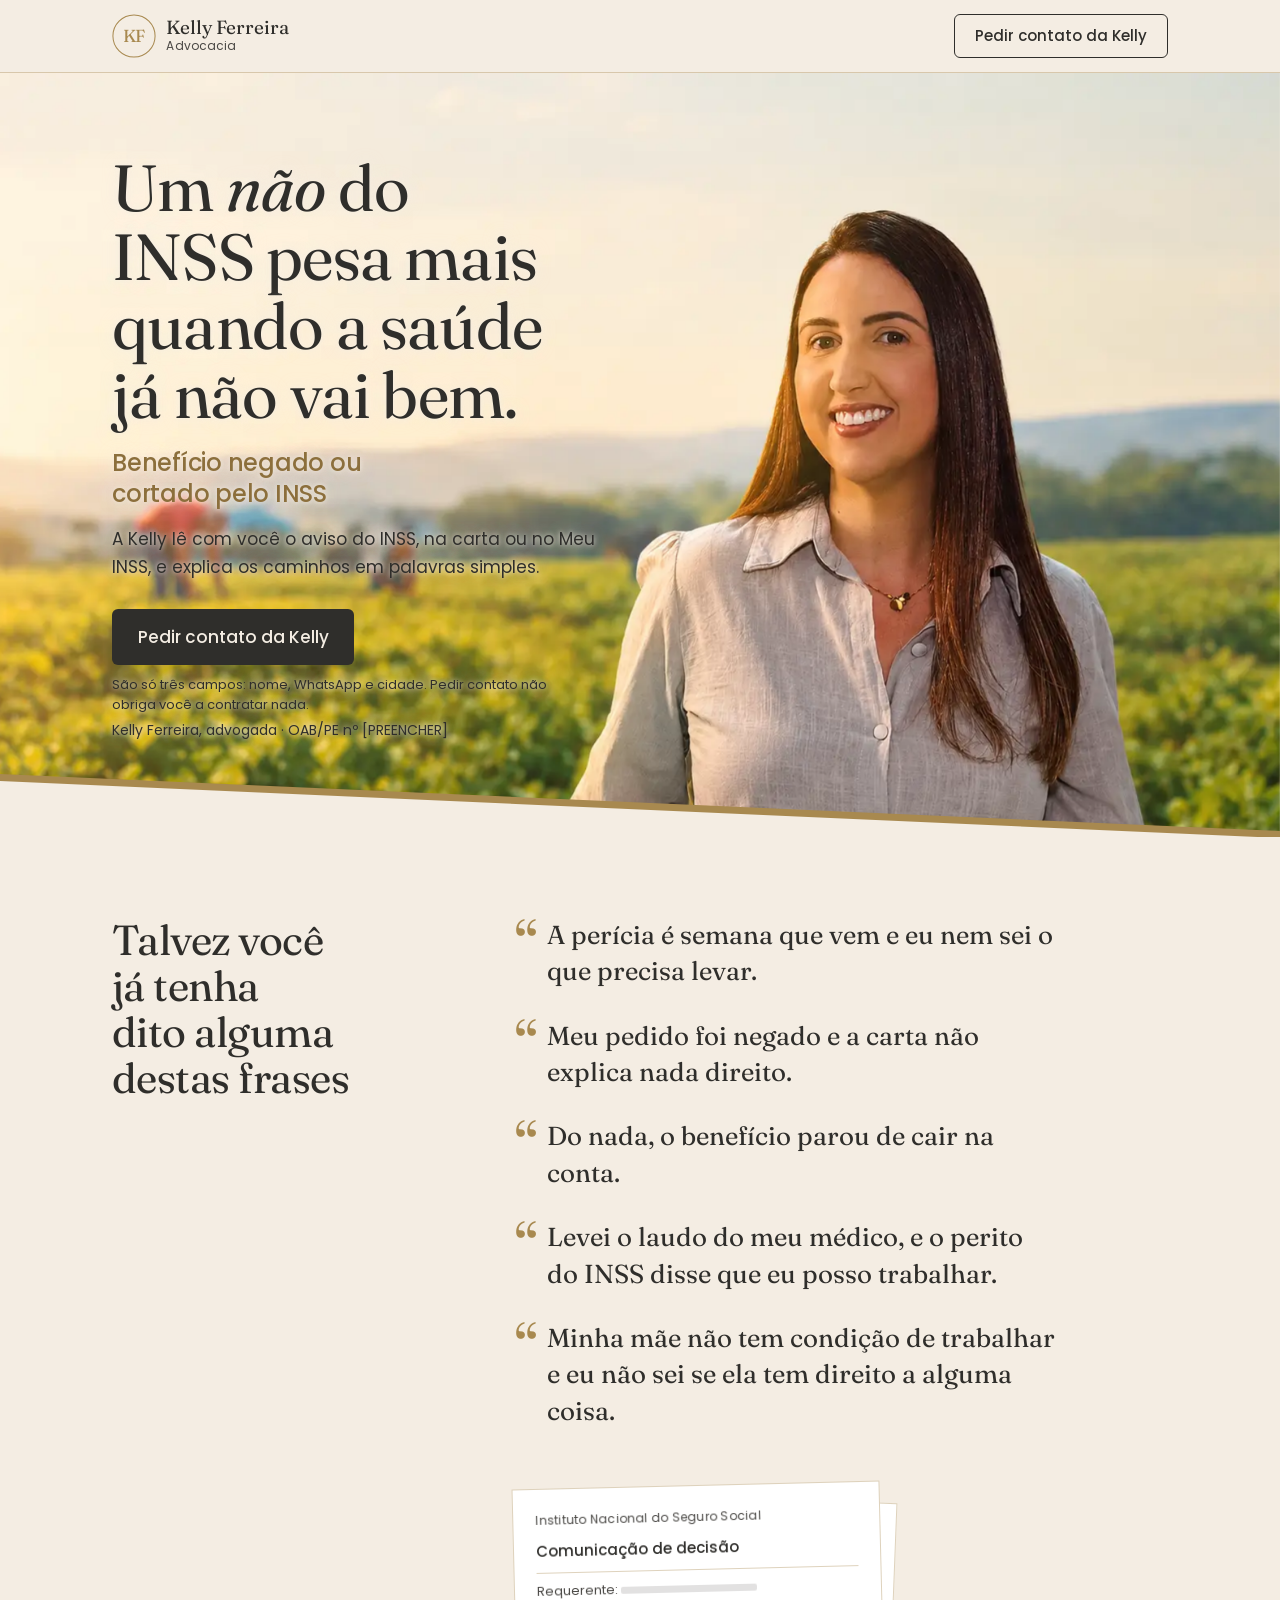
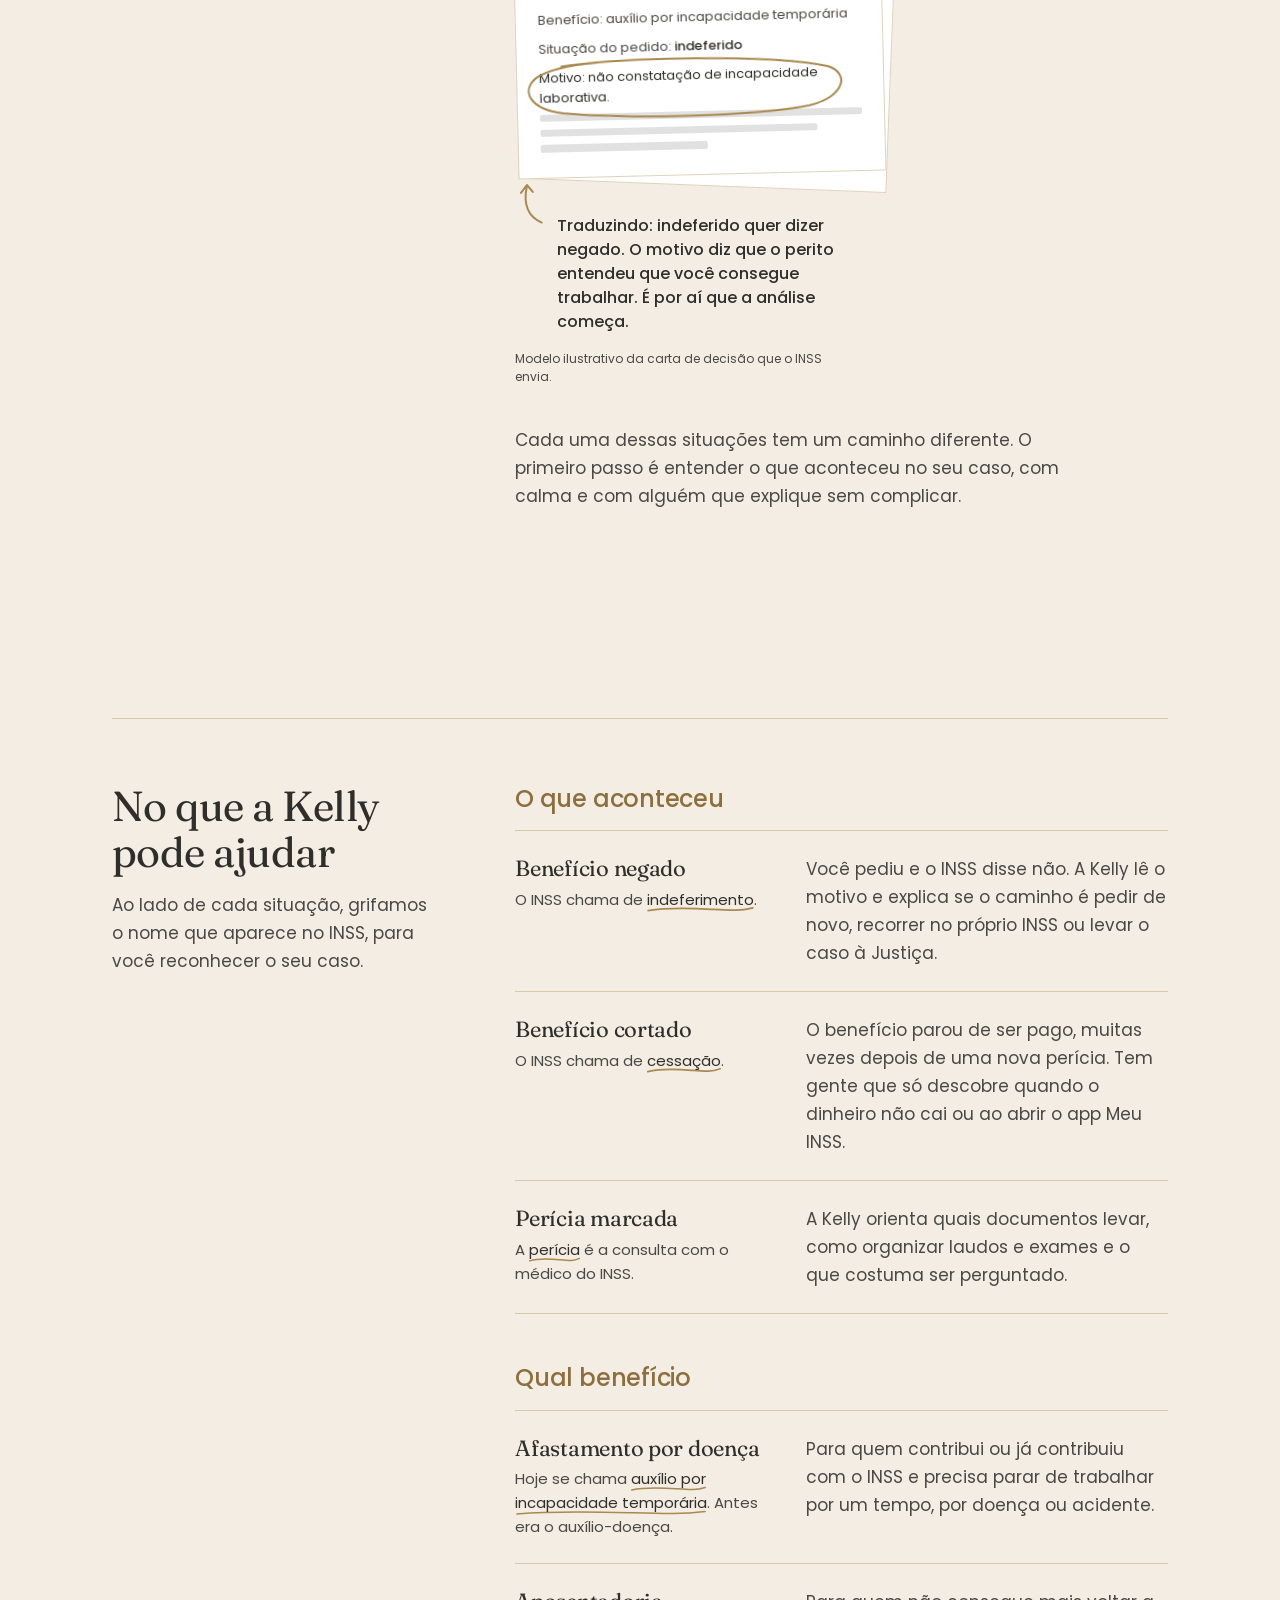
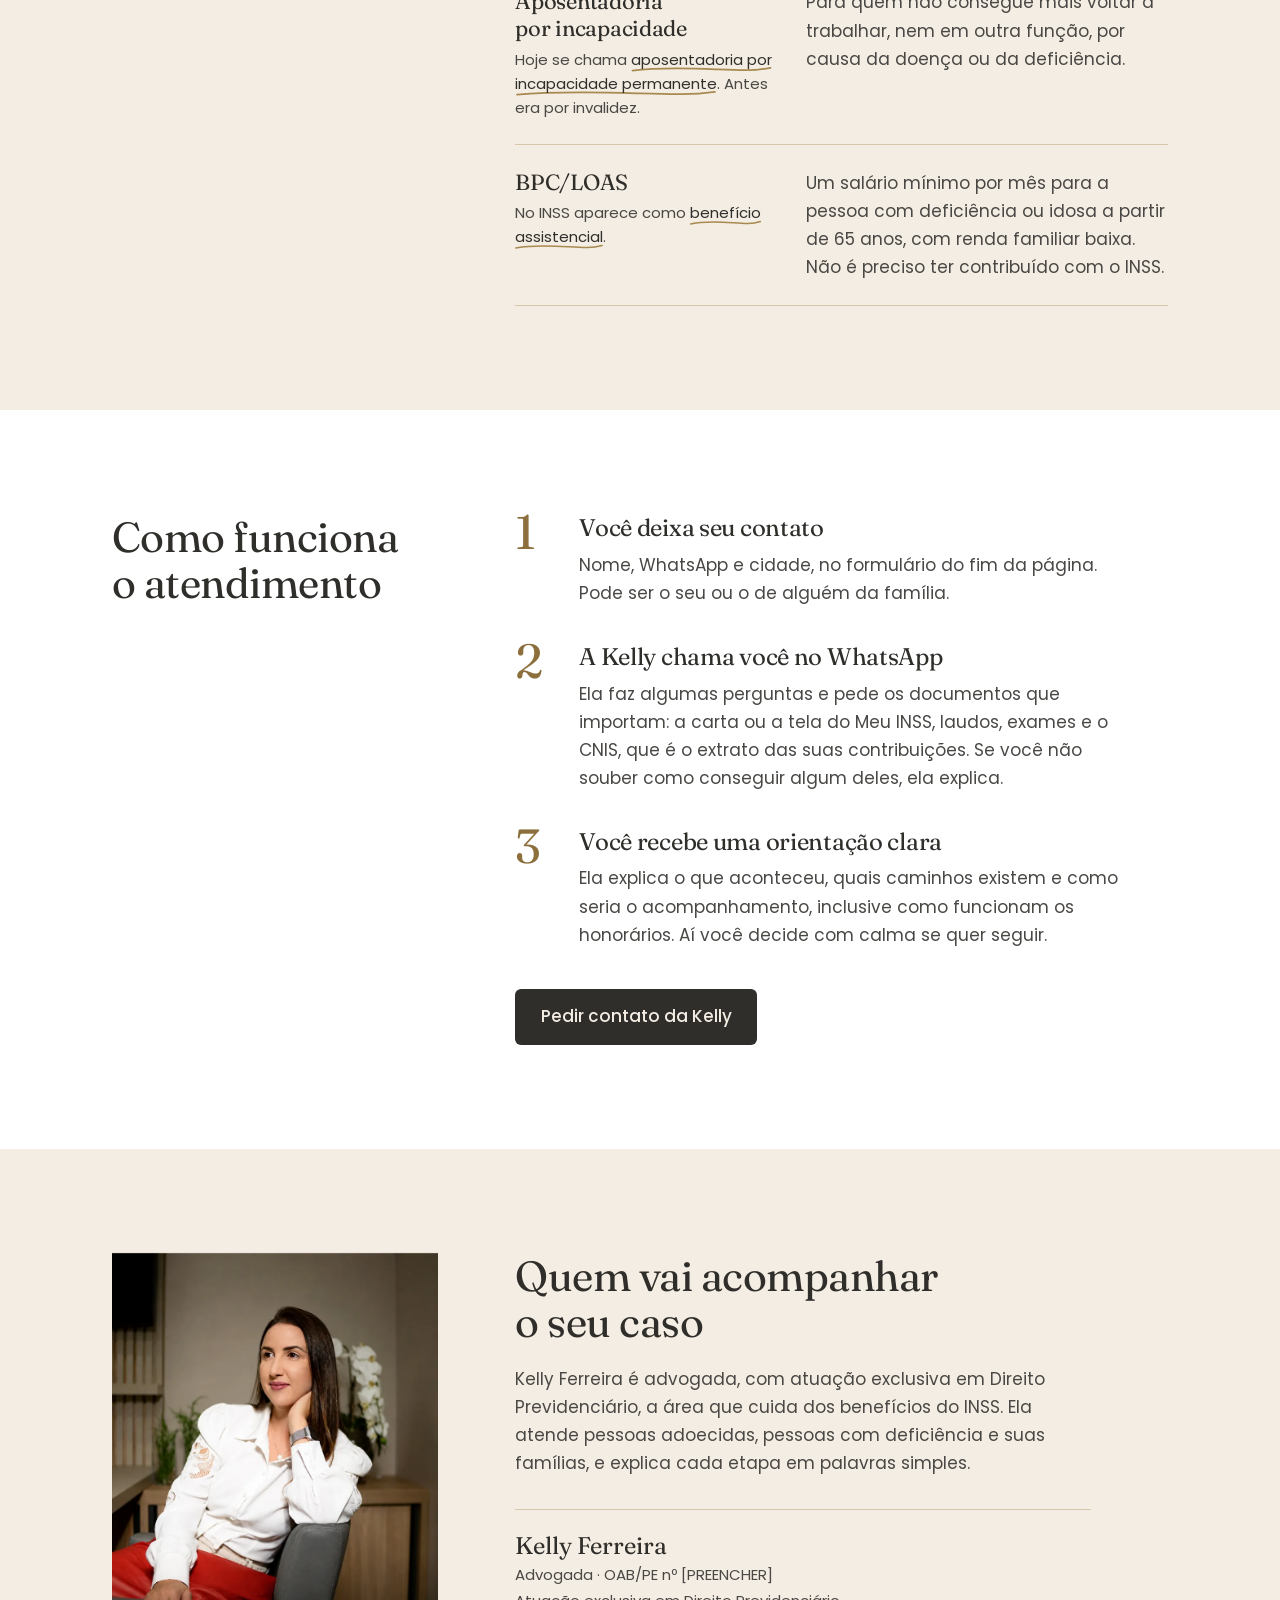
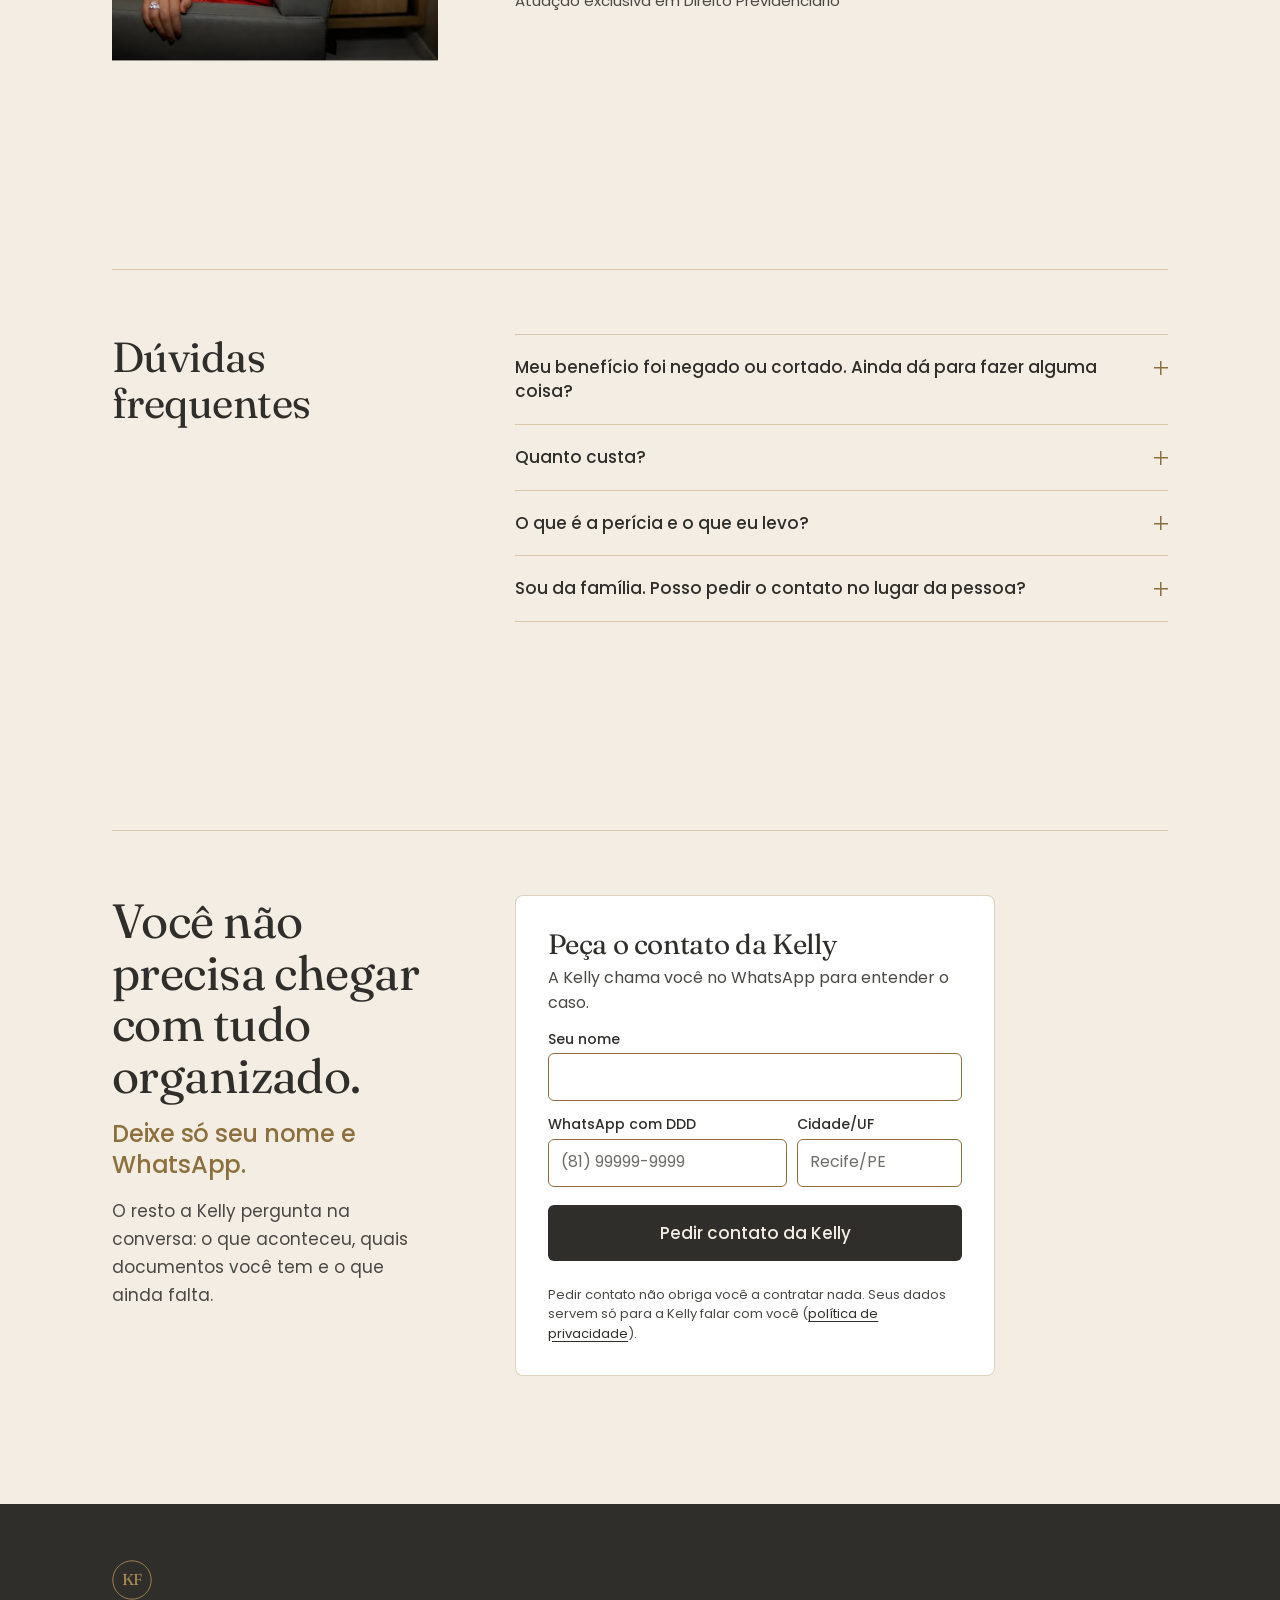
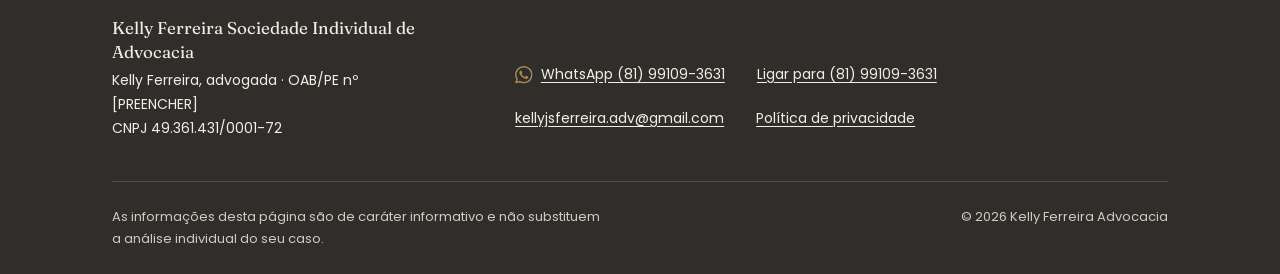
==== index.html @ d2b731c0 "Hero: base em corte inclinado com faixa dourada SVG na base da hero (desktop): o bege da seção segui" ====
<!doctype html>
<html lang="pt-BR">
<head>
<meta charset="utf-8">
<meta name="viewport" content="width=device-width, initial-scale=1, viewport-fit=cover">
<title>Benefício do INSS negado ou cortado? | Kelly Ferreira Advocacia</title>
<meta name="description" content="Seu benefício foi negado ou cortado pelo INSS? Deixe seu contato: a advogada Kelly Ferreira explica, em palavras simples, os caminhos para o seu caso.">
<meta name="theme-color" content="#F4EDE3">
<!-- [PREENCHER] troque SEU-DOMINIO.com.br pelo domínio real (localizar e substituir no arquivo todo) -->
<link rel="canonical" href="https://SEU-DOMINIO.com.br/">
<meta property="og:type" content="website">
<meta property="og:locale" content="pt_BR">
<meta property="og:site_name" content="Kelly Ferreira Advocacia">
<meta property="og:title" content="Benefício do INSS negado ou cortado?">
<meta property="og:description" content="Deixe seu contato: a advogada Kelly Ferreira explica, em palavras simples, os caminhos para o seu caso.">
<meta property="og:url" content="https://SEU-DOMINIO.com.br/">
<meta property="og:image" content="https://SEU-DOMINIO.com.br/img/og-image.png">
<meta property="og:image:width" content="1200">
<meta property="og:image:height" content="630">
<meta property="og:image:alt" content="Kelly Ferreira Advocacia. Benefício do INSS negado ou cortado?">
<meta name="twitter:card" content="summary_large_image">
<link rel="icon" href="img/favicon.svg" type="image/svg+xml">
<link rel="apple-touch-icon" href="img/apple-touch-icon.png">

<!-- Foto da hero: baixa antes de tudo (é o maior elemento da primeira tela). Celular recebe só o recorte do rosto. -->
<link rel="preload" as="image" href="img/kelly-fundo-m.webp" type="image/webp" media="(max-width: 899px)" fetchpriority="high">
<link rel="preload" as="image" imagesrcset="img/kelly-fundo-1100.webp 1100w, img/kelly-fundo-1671.webp 1671w" imagesizes="100vw" type="image/webp" media="(min-width: 900px)" fetchpriority="high">

<!-- Fontes: carregadas sem bloquear a renderização. Fallbacks com métrica ajustada no CSS abaixo evitam salto de layout. -->
<link rel="preconnect" href="https://fonts.googleapis.com">
<link rel="preconnect" href="https://fonts.gstatic.com" crossorigin>
<link rel="stylesheet" href="https://fonts.googleapis.com/css2?family=Fraunces:ital,opsz,wght,SOFT@0,72,400,100;1,72,400,100&family=Poppins:wght@400;500&display=swap&subset=latin-ext" media="print" onload="this.media='all'">

<!--
  ============================================================
  CONFIGURAÇÃO. Tudo o que muda por campanha fica aqui.
  whatsapp:    só números, com 55 + DDD (link do rodapé)
  pixelId:     ID do Meta Pixel. Vazio = Pixel desligado.
  oferta:      rótulo que vai no evento Lead e na planilha
  planilhaUrl: URL do App da Web do Google Apps Script (ver README e integracao/google-sheets.gs).
               Vazio = o formulário abre o WhatsApp da Kelly com os dados, para não perder cadastro.
  ============================================================
-->
<script>
  window.KF = {
    whatsapp: '5581991093631',
    pixelId: '',
    oferta: 'beneficio-negado-cortado',
    planilhaUrl: ''
  };
  document.documentElement.className += ' js';
  // Se o main.js não carregar, a página volta ao estado estático (grifo da carta já desenhado).
  window.addEventListener('load', function () {
    setTimeout(function () { if (!window.KF_READY) document.documentElement.classList.remove('js'); }, 1500);
  });
</script>

<style>
/* ===== CSS crítico: tokens, base, cabeçalho, hero e barra fixa. O resto está em styles.css ===== */
@font-face{font-family:"Fraunces fb";src:local("Georgia"),local("Noto Serif"),local("DejaVu Serif");size-adjust:97%;ascent-override:100%;descent-override:26%;line-gap-override:0%}
@font-face{font-family:"Poppins fb";src:local("Arial"),local("Roboto"),local("Helvetica");size-adjust:112%;ascent-override:94%;descent-override:31%;line-gap-override:0%}
:root{
  --bg-cream:#F4EDE3;--ink:#2F2E2B;--gold:#A8894F;--gold-deep:#8C6F3C;--body:#4A4845;--surface:#FFFFFF;
  --hair:rgba(168,137,79,.38);
  --serif:"Fraunces","Fraunces fb",Georgia,"Times New Roman",serif;
  --sans:"Poppins","Poppins fb",Arial,Roboto,system-ui,sans-serif;
  --gutter:clamp(1.25rem,5vw,3rem);
  --ease-out:cubic-bezier(.16,1,.3,1);
}
*,*::before,*::after{box-sizing:border-box}
html{-webkit-text-size-adjust:100%;text-size-adjust:100%}
body{margin:0;background:var(--bg-cream);color:var(--body);font:400 1.0625rem/1.65 var(--sans);-webkit-font-smoothing:antialiased}
h1,h2,h3,h4{margin:0;font-family:var(--serif);font-weight:400;color:var(--ink);line-height:1.1;letter-spacing:-.012em;text-wrap:balance}
p,ul,ol,dl,dd,figure{margin:0}
img,svg{display:block;max-width:100%}
a{color:inherit;text-underline-offset:.2em}
::selection{background:rgba(168,137,79,.3);color:var(--ink)}
:focus-visible{outline:2px solid var(--ink);outline-offset:3px;border-radius:2px}
.wrap{max-width:72rem;margin-inline:auto;padding-inline:var(--gutter)}
.sr-only{position:absolute;width:1px;height:1px;padding:0;margin:-1px;overflow:hidden;clip:rect(0 0 0 0);white-space:nowrap;border:0}

/* Cabeçalho: marca e o mesmo "Pedir contato" da página.
   Celular: rola com a página (a barra fixa de baixo cuida do botão). Desktop: fica fixo no topo. */
.topo{position:relative;z-index:30;background:var(--bg-cream);border-bottom:1px solid var(--hair)}
.topo__barra{display:flex;align-items:center;justify-content:space-between;gap:1rem;min-height:3.5rem;padding-block:.5rem}
.marca{display:inline-flex;align-items:center;gap:.65rem;text-decoration:none;color:var(--ink)}
.marca__kf{width:2.25rem;height:2.25rem;color:var(--gold);flex:none}
.marca__nome{font:400 1.0625rem/1.1 var(--serif)}
.marca__nome small{display:block;font:400 .75rem/1.4 var(--sans);color:var(--body);letter-spacing:.01em}
.topo__cta{display:inline-flex;align-items:center;min-height:2.75rem;padding:.5rem 1rem;border:1px solid var(--ink);border-radius:6px;color:var(--ink);font:500 .9375rem/1.2 var(--sans);text-decoration:none;white-space:nowrap;transition:background-color .15s,color .15s}
.topo__cta:hover,.topo__cta:active{background:var(--ink);color:var(--bg-cream)}
.topo__cta-longo{display:none}
@media (min-width:900px){
  html{scroll-padding-top:5.5rem}
  .topo{position:sticky;top:0}
  .topo__barra{min-height:4.5rem;gap:2rem}
  .marca__kf{width:2.75rem;height:2.75rem}
  .marca__nome{font-size:1.1875rem}
  .topo__cta{padding-inline:1.25rem}
  .topo__cta-curto{display:none}
  .topo__cta-longo{display:inline}
}

/* Hero */
.hero{position:relative;isolation:isolate;padding-block:0 3rem}
/* Fundo da hero: a Kelly num campo de lavoura (arte do escritório).
   Celular: recorte do rosto numa faixa acima do título, que sobe um pouco sobre o fim esmaecido da foto. */
.hero{--foto-pos-mobile:50% 30%;--foto-pos-desktop:72% 35%}
.hero__foto{position:relative;height:clamp(12.5rem,48vw,20rem);overflow:hidden;pointer-events:none}
.hero__foto img{width:100%;height:100%;object-fit:cover;object-position:var(--foto-pos-mobile);transform-origin:50% 100%;animation:kf-foto 1.6s var(--ease-out) both}
.hero__foto::after{content:"";position:absolute;inset:0;background:linear-gradient(180deg,rgba(244,237,227,0) 58%,var(--bg-cream) 100%)}
.hero__grid{position:relative;margin-top:-2.5rem}
.hero__corte{display:none}
/* Entrada da foto: ela "assenta" devagar. Só transform, para não atrasar o LCP. */
@keyframes kf-foto{from{transform:scale(1.07) translateY(2.5%)}}
@media (prefers-reduced-motion:reduce){.hero__foto img{animation:none}}
.hero h1{font-size:clamp(2.125rem,1.35rem + 3.4vw,4.25rem);line-height:1.06;max-width:15ch}
.hero h1 em{font-style:italic}
.hero__sub{margin-top:.5rem;font:500 1.5rem/1.3 var(--sans);letter-spacing:-.01em;color:var(--gold-deep);max-width:22ch}
.hero__corpo{margin-top:.5rem;max-width:33rem}
.hero__acao{margin-top:1.25rem}
.hero__oab{margin-top:.35rem;font-size:.8125rem;line-height:1.5}
@media (min-width:600px){
  .hero{padding-bottom:4.5rem}
  .hero__sub{margin-top:1.1rem}
  .hero__corpo{margin-top:1rem}
  .hero__acao{margin-top:1.75rem}
  .hero__oab{font-size:.875rem}
}

/* Botão principal */
.btn{display:inline-flex;align-items:center;justify-content:center;min-height:3.5rem;padding:.95rem 1.6rem;border:0;border-radius:6px;background:var(--ink);color:var(--bg-cream);font:500 1.0625rem/1.2 var(--sans);text-align:center;text-decoration:none;cursor:pointer;transition:background-color .15s,color .15s,transform .1s}
.btn:hover,.btn:active{background:var(--gold-deep);color:#fff}
.btn:active{transform:translateY(1px)}
.btn[disabled]{cursor:progress;background:var(--gold-deep);color:#fff}
.cta-nota{margin-top:.625rem;font-size:.8125rem;line-height:1.5;max-width:30rem}
.cta-nota a{color:var(--ink)}

@media (max-width:599px){.hero .btn{width:100%}}
@media (max-width:419px){.btn{padding-inline:1rem;font-size:clamp(.9375rem,4.1vw,1.0625rem)}}

@media (min-width:900px){
  /* Desktop: a foto ocupa o fundo inteiro da hero, sem véu nem degradê, com a Kelly à direita e o texto por cima.
     A altura da hero segue a proporção da foto (1671x941), limitada à altura da tela, para ela aparecer quase inteira.
     Legibilidade: só um halo creme suave nas letras, sem cobrir a imagem. */
  .hero{display:flex;align-items:center;min-height:min(calc(100vw * 941 / 1671),calc(100vh - 4.5rem));padding-block:5rem 6rem;overflow:hidden}
  .hero__grid{width:100%;margin-top:0}
  .hero__texto{max-width:min(34rem,48%);text-shadow:0 0 .3rem rgba(244,237,227,.95),0 0 1rem rgba(244,237,227,.7)}
  .hero__corpo,.hero__texto .cta-nota,.hero__oab{color:var(--ink)}
  .hero__texto .btn{text-shadow:none}
  .hero__foto{position:absolute;z-index:-1;inset:0;height:auto}
  .hero__foto img{object-position:var(--foto-pos-desktop)}
  .hero__foto::after{content:none}
  /* Base inclinada: o bege sobe da direita para a esquerda, com uma faixa dourada de ~6px entre ele e a foto. */
  .hero__corte{display:block;position:absolute;left:0;bottom:-1px;width:100%;height:clamp(2.75rem,5vw,5rem);pointer-events:none}
  .hero__corte-ouro{fill:var(--gold)}
  .hero__corte-creme{fill:var(--bg-cream)}
}

/* Barra fixa "Pedir contato" (celular) */
.fixo{position:fixed;left:0;right:0;bottom:0;z-index:20;padding:.7rem var(--gutter) calc(.7rem + env(safe-area-inset-bottom));background:var(--bg-cream);border-top:1px solid var(--hair);transform:translateY(110%);visibility:hidden;transition:transform .2s ease,visibility 0s .2s}
.fixo.is-on{transform:none;visibility:visible;transition:transform .2s var(--ease-out)}
.fixo .btn{width:100%}
@media (min-width:900px){.fixo{display:none}}
@media (prefers-reduced-motion:reduce){.fixo,.fixo.is-on{transition:none}}
</style>
<link rel="stylesheet" href="styles.css?v=2" media="print" onload="this.media='all'">
<noscript>
  <link rel="stylesheet" href="styles.css?v=2">
  <link rel="stylesheet" href="https://fonts.googleapis.com/css2?family=Fraunces:ital,opsz,wght,SOFT@0,72,400,100;1,72,400,100&family=Poppins:wght@400;500&display=swap&subset=latin-ext">
</noscript>
<script src="main.js" defer></script>
</head>
<body>

<!-- Ícones reutilizados -->
<svg width="0" height="0" style="position:absolute" aria-hidden="true" focusable="false">
  <symbol id="i-wa" viewBox="0 0 24 24"><path fill="currentColor" d="M17.47 14.38c-.3-.15-1.76-.87-2.03-.97-.27-.1-.47-.15-.67.15-.2.3-.77.97-.94 1.16-.17.2-.35.22-.64.07-.3-.15-1.26-.46-2.39-1.47-.88-.79-1.48-1.76-1.65-2.06-.17-.3-.02-.46.13-.6.13-.14.3-.35.45-.52.15-.18.2-.3.3-.5.1-.2.05-.37-.03-.52-.07-.15-.67-1.61-.92-2.2-.24-.58-.49-.5-.67-.51h-.57c-.2 0-.52.07-.79.37-.27.3-1.04 1.02-1.04 2.48 0 1.46 1.07 2.88 1.21 3.07.15.2 2.1 3.2 5.08 4.49.71.3 1.26.49 1.7.63.71.22 1.36.19 1.87.12.57-.09 1.76-.72 2-1.42.25-.69.25-1.29.18-1.41-.08-.13-.28-.2-.57-.35m-5.42 7.4h-.01a9.87 9.87 0 0 1-5.03-1.38l-.36-.21-3.74.98 1-3.65-.24-.37a9.86 9.86 0 0 1-1.51-5.26c0-5.45 4.44-9.88 9.89-9.88 2.64 0 5.12 1.03 6.99 2.9a9.83 9.83 0 0 1 2.89 6.99c0 5.45-4.44 9.88-9.88 9.88m8.41-18.3A11.82 11.82 0 0 0 12.05 0C5.5 0 .16 5.34.16 11.89c0 2.1.55 4.14 1.59 5.95L.06 24l6.3-1.65a11.88 11.88 0 0 0 5.68 1.45h.01c6.55 0 11.89-5.34 11.89-11.9 0-3.17-1.24-6.16-3.48-8.4"/></symbol>
  <symbol id="i-kf" viewBox="0 0 48 48"><circle cx="24" cy="24" r="23" fill="none" stroke="currentColor" stroke-width="1.1"/><text x="24" y="30.5" text-anchor="middle" font-family="Fraunces, Georgia, serif" font-size="19" letter-spacing="-.5" fill="currentColor">KF</text></symbol>
</svg>

<!-- [PREENCHER] Monograma provisório. Substitua pelo SVG oficial do logo KF quando a agência enviar o arquivo. -->
<header class="topo">
  <div class="wrap topo__barra">
    <a class="marca" href="#inicio" aria-label="Kelly Ferreira Advocacia, voltar ao início">
      <svg class="marca__kf" aria-hidden="true"><use href="#i-kf"/></svg>
      <span class="marca__nome">Kelly Ferreira<small>Advocacia</small></span>
    </a>
    <a class="topo__cta" href="#cadastro" data-cta="topo"><span class="topo__cta-curto">Pedir contato</span><span class="topo__cta-longo">Pedir contato da Kelly</span></a>
  </div>
</header>

<main>

  <!-- ===================== 1. HERO  (OFERTA: textos marcados mudam por oferta) ===================== -->
  <section class="hero" id="inicio" aria-labelledby="titulo-hero">
    <!-- Fundo da hero: a Kelly no campo (img/kelly-fundo-*.webp). O celular recebe só o recorte do rosto (kelly-fundo-m.webp).
         Versões anteriores continuam em img/: kelly-hero.webp (arte com fundo creme) e hero-*.webp (mãos, Pexels).
         Enquadramento: --foto-pos-* no CSS. -->
    <div class="hero__foto">
      <picture>
        <source media="(max-width: 899px)" srcset="img/kelly-fundo-m.webp" width="720" height="400">
        <img src="img/kelly-fundo-1100.webp" srcset="img/kelly-fundo-1100.webp 1100w, img/kelly-fundo-1671.webp 1671w" sizes="100vw"
             width="1671" height="941" alt="Kelly Ferreira, advogada, num campo de lavoura" fetchpriority="high" decoding="async">
      </picture>
    </div>
    <div class="wrap hero__grid">
      <div class="hero__texto">
        <!-- OFERTA -->
        <h1 id="titulo-hero">Um <em>não</em> do INSS pesa mais quando a saúde já não vai bem.</h1>
        <!-- OFERTA -->
        <p class="hero__sub">Benefício negado ou cortado pelo INSS</p>
        <!-- OFERTA -->
        <p class="hero__corpo">A Kelly lê com você o aviso do INSS, na carta ou no Meu INSS, e explica os caminhos em palavras simples.</p>
        <div class="hero__acao">
          <a class="btn" id="cta-hero" href="#cadastro" data-cta="hero">Pedir contato da Kelly</a>
          <p class="cta-nota">São só três campos: nome, WhatsApp e cidade. Pedir contato não obriga você a contratar nada.</p>
          <!-- [PREENCHER] número da OAB -->
          <p class="hero__oab">Kelly Ferreira, advogada · OAB/PE nº [PREENCHER]</p>
        </div>
      </div>
    </div>
    <!-- Corte inclinado da base (desktop): faixa dourada entre a foto e o bege da seção seguinte. -->
    <svg class="hero__corte" viewBox="0 0 100 10" preserveAspectRatio="none" aria-hidden="true" focusable="false">
      <polygon class="hero__corte-ouro" points="0,0 100,8.9 100,10 0,10"/>
      <polygon class="hero__corte-creme" points="0,1.1 100,10 0,10"/>
    </svg>
  </section>

  <!-- ===================== 2. RECONHECIMENTO + CARTA ===================== -->
  <!-- Grade comum (desktop): título da seção na coluna da esquerda, conteúdo na da direita. -->
  <section class="secao reconhece" aria-labelledby="titulo-reconhece">
    <div class="wrap grade">
      <div class="grade__cabeca">
        <h2 id="titulo-reconhece">Talvez você já tenha dito alguma destas frases</h2>
      </div>
      <div class="grade__corpo">
        <ul class="falas">
          <li>A perícia é semana que vem e eu nem sei o que precisa levar.</li>
          <li>Meu pedido foi negado e a carta não explica nada direito.</li>
          <li>Do nada, o benefício parou de cair na conta.</li>
          <li>Levei o laudo do meu médico, e o perito do INSS disse que eu posso trabalhar.</li>
          <li>Minha mãe não tem condição de trabalhar e eu não sei se ela tem direito a alguma coisa.</li>
        </ul>

        <!-- OFERTA: para BPC ou auxílio, troque o benefício e o motivo da carta (ver README). -->
        <figure class="carta" id="carta">
          <div class="carta__pilha">
            <div class="carta__folha">
              <p class="carta__orgao">Instituto Nacional do Seguro Social</p>
              <p class="carta__titulo">Comunicação de decisão</p>
              <p>Requerente: <span class="tarja" style="--w:8.5rem" role="img" aria-label="nome oculto"></span></p>
              <p>Benefício: auxílio por incapacidade temporária</p>
              <p class="carta__situacao">Situação do pedido: <strong>indeferido</strong></p>
              <p class="carta__motivo">Motivo: não constatação de incapacidade laborativa.
                <svg class="grifo" viewBox="0 0 300 60" preserveAspectRatio="none" aria-hidden="true"><path pathLength="1" vector-effect="non-scaling-stroke" d="M34 9C95 1 232 2 283 15c20 7 16 30-18 38-58 10-170 9-230 2C3 50-4 32 10 20 26 8 70 4 112 5"/></svg>
              </p>
              <div class="carta__tarjas" aria-hidden="true">
                <span class="tarja" style="--w:100%"></span>
                <span class="tarja" style="--w:86%"></span>
                <span class="tarja" style="--w:52%"></span>
              </div>
            </div>
          </div>
          <figcaption class="carta__legenda">
            <p class="carta__nota">
              <svg class="seta" viewBox="0 0 34 42" aria-hidden="true"><path pathLength="1" vector-effect="non-scaling-stroke" d="M24 40C10 34 5 22 9 3M3 10l6-8 6 7"/></svg>
              Traduzindo: indeferido quer dizer negado. O motivo diz que o perito entendeu que você consegue trabalhar. É por aí que a análise começa.
            </p>
            <small class="carta__fonte">Modelo ilustrativo da carta de decisão que o INSS envia.</small>
          </figcaption>
        </figure>

        <p class="reconhece__fecho">Cada uma dessas situações tem um caminho diferente. O primeiro passo é entender o que aconteceu no seu caso, com calma e com alguém que explique sem complicar.</p>
      </div>
    </div>
  </section>

  <!-- ===================== 3. FRENTES DE ATUAÇÃO ===================== -->
  <section class="secao secao--linha frentes" aria-labelledby="titulo-frentes">
    <div class="wrap grade">
      <div class="grade__cabeca">
        <h2 id="titulo-frentes">No que a Kelly pode ajudar</h2>
        <p class="secao__intro">Ao lado de cada situação, grifamos o nome que aparece no INSS, para você reconhecer o seu caso.</p>
      </div>
      <div class="grade__corpo grupos-frentes">
        <div class="grupo">
          <h3 class="grupo__titulo">O que aconteceu</h3>
          <ul class="lista-frentes">
            <li class="frente">
              <div class="frente__nome"><h4>Benefício negado</h4><p>O INSS chama de <span class="termo">indeferimento</span>.</p></div>
              <p>Você pediu e o INSS disse não. A Kelly lê o motivo e explica se o caminho é pedir de novo, recorrer no próprio INSS ou levar o caso à Justiça.</p>
            </li>
            <li class="frente">
              <div class="frente__nome"><h4>Benefício cortado</h4><p>O INSS chama de <span class="termo">cessação</span>.</p></div>
              <p>O benefício parou de ser pago, muitas vezes depois de uma nova perícia. Tem gente que só descobre quando o dinheiro não cai ou ao abrir o app Meu INSS.</p>
            </li>
            <li class="frente">
              <div class="frente__nome"><h4>Perícia marcada</h4><p>A <span class="termo">perícia</span> é a consulta com o médico do INSS.</p></div>
              <p>A Kelly orienta quais documentos levar, como organizar laudos e exames e o que costuma ser perguntado.</p>
            </li>
          </ul>
        </div>
        <div class="grupo">
          <h3 class="grupo__titulo">Qual benefício</h3>
          <ul class="lista-frentes">
            <li class="frente">
              <div class="frente__nome"><h4>Afastamento por doença</h4><p>Hoje se chama <span class="termo">auxílio por incapacidade temporária</span>. Antes era o auxílio-doença.</p></div>
              <p>Para quem contribui ou já contribuiu com o INSS e precisa parar de trabalhar por um tempo, por doença ou acidente.</p>
            </li>
            <li class="frente">
              <div class="frente__nome"><h4>Aposentadoria por incapacidade</h4><p>Hoje se chama <span class="termo">aposentadoria por incapacidade permanente</span>. Antes era por invalidez.</p></div>
              <p>Para quem não consegue mais voltar a trabalhar, nem em outra função, por causa da doença ou da deficiência.</p>
            </li>
            <li class="frente">
              <div class="frente__nome"><h4>BPC/LOAS</h4><p>No INSS aparece como <span class="termo">benefício assistencial</span>.</p></div>
              <p>Um salário mínimo por mês para a pessoa com deficiência ou idosa a partir de 65 anos, com renda familiar baixa. Não é preciso ter contribuído com o INSS.</p>
            </li>
          </ul>
        </div>
      </div>
    </div>
  </section>

  <!-- ===================== 4. COMO FUNCIONA ===================== -->
  <section class="secao passos" aria-labelledby="titulo-passos">
    <div class="wrap grade">
      <div class="grade__cabeca">
        <h2 id="titulo-passos">Como funciona o atendimento</h2>
      </div>
      <div class="grade__corpo">
        <ol class="lista-passos">
          <li>
            <h3>Você deixa seu contato</h3>
            <p>Nome, WhatsApp e cidade, no formulário do fim da página. Pode ser o seu ou o de alguém da família.</p>
          </li>
          <li>
            <h3>A Kelly chama você no WhatsApp</h3>
            <p>Ela faz algumas perguntas e pede os documentos que importam: a carta ou a tela do Meu INSS, laudos, exames e o CNIS, que é o extrato das suas contribuições. Se você não souber como conseguir algum deles, ela explica.</p>
          </li>
          <li>
            <h3>Você recebe uma orientação clara</h3>
            <p>Ela explica o que aconteceu, quais caminhos existem e como seria o acompanhamento, inclusive como funcionam os honorários. Aí você decide com calma se quer seguir.</p>
          </li>
        </ol>
        <div class="passos__acao">
          <a class="btn" href="#cadastro" data-cta="passos">Pedir contato da Kelly</a>
        </div>
      </div>
    </div>
  </section>

  <!-- ===================== 5. QUEM É KELLY ===================== -->
  <section class="secao sobre" aria-labelledby="titulo-sobre">
    <div class="wrap grade">
      <div class="grade__cabeca">
        <img class="sobre__foto" src="img/kelly.webp" width="800" height="1000" loading="lazy" decoding="async"
             alt="Kelly Ferreira, advogada, sentada em seu escritório, de camisa branca">

      </div>
      <div class="grade__corpo sobre__texto">
        <h2 id="titulo-sobre">Quem vai acompanhar o seu caso</h2>
        <p>Kelly Ferreira é advogada, com atuação exclusiva em Direito Previdenciário, a área que cuida dos benefícios do INSS. Ela atende pessoas adoecidas, pessoas com deficiência e suas famílias, e explica cada etapa em palavras simples.</p>
        <p class="assinatura">
          <span class="assinatura__nome">Kelly Ferreira</span>
          <!-- [PREENCHER] número da OAB -->
          <span>Advogada · OAB/PE nº [PREENCHER]</span>
          <span>Atuação exclusiva em Direito Previdenciário</span>
        </p>
      </div>
    </div>
  </section>

  <!-- ===================== 6. DÚVIDAS FREQUENTES ===================== -->
  <section class="secao secao--linha faq" aria-labelledby="titulo-faq">
    <div class="wrap grade">
      <div class="grade__cabeca">
        <h2 id="titulo-faq">Dúvidas frequentes</h2>
      </div>
      <div class="grade__corpo faq__lista">
        <details>
          <summary>Meu benefício foi negado ou cortado. Ainda dá para fazer alguma coisa?</summary>
          <p>Depende do motivo, que aparece na carta do INSS ou no app Meu INSS. Em muitos casos existe mais de um caminho: fazer um novo pedido, recorrer no próprio INSS ou entrar com uma ação na Justiça. Para recorrer no INSS, o prazo é de 30 dias a partir do dia em que você tomou conhecimento da decisão. Por isso, vale não deixar para depois.</p>
        </details>
        <details>
          <summary>Quanto custa?</summary>
          <p>O valor depende do tipo de caso e do que precisa ser feito, por isso não existe uma tabela única. Depois de entender a sua situação, a Kelly explica como funcionam os honorários, que é o pagamento pelo trabalho da advogada, e tudo fica combinado por escrito antes de começar. Pedir contato não obriga você a contratar nada.</p>
        </details>
        <details>
          <summary>O que é a perícia e o que eu levo?</summary>
          <p>A perícia é a avaliação feita por um médico do INSS para ver se a doença ou a deficiência impede você de trabalhar. Leve documento com foto, laudos e atestados recentes com o CID (o código da doença que o médico escreve no laudo), exames, receitas e a lista dos remédios que você toma. Laudos que descrevem as suas limitações no dia a dia dizem mais do que os que trazem só o nome da doença.</p>
        </details>
        <details>
          <summary>Sou da família. Posso pedir o contato no lugar da pessoa?</summary>
          <p>Pode, sim. Deixe o seu nome e WhatsApp e conte na conversa o que está acontecendo. Mais adiante, a própria pessoa, ou quem responde legalmente por ela, vai precisar assinar alguns documentos.</p>
        </details>
      </div>
    </div>
  </section>

  <!-- ===================== 7. FECHAMENTO + FORMULÁRIO (vai para a planilha do Google) ===================== -->
  <section class="secao secao--linha fecho" id="fechamento" aria-labelledby="titulo-fecho">
    <div class="wrap grade">
      <div class="grade__cabeca">
        <h2 id="titulo-fecho">Você não precisa chegar com tudo organizado.</h2>
        <p class="fecho__sub">Deixe só seu nome e WhatsApp.</p>
        <p class="fecho__corpo">O resto a Kelly pergunta na conversa: o que aconteceu, quais documentos você tem e o que ainda falta.</p>
      </div>
      <div class="grade__corpo">
          <div class="cadastro" id="cadastro">
            <form class="cadastro__form" id="form-cadastro" novalidate aria-labelledby="titulo-cadastro">
              <h3 class="cadastro__titulo" id="titulo-cadastro">Peça o contato da Kelly</h3>
              <p class="cadastro__texto">A Kelly chama você no WhatsApp para entender o caso.</p>
              <div class="campo campo--nome">
                <label for="f-nome">Seu nome</label>
                <input id="f-nome" name="nome" type="text" autocomplete="name" autocapitalize="words" maxlength="80" required aria-describedby="e-nome">
                <p class="campo__erro" id="e-nome" hidden></p>
              </div>
              <div class="campo campo--whats">
                <label for="f-whatsapp">WhatsApp com DDD</label>
                <input id="f-whatsapp" name="whatsapp" type="tel" inputmode="numeric" autocomplete="tel-national" placeholder="(81) 99999-9999" maxlength="16" required aria-describedby="e-whatsapp">
                <p class="campo__erro" id="e-whatsapp" hidden></p>
              </div>
              <div class="campo campo--cidade">
                <label for="f-cidade">Cidade/UF</label>
                <input id="f-cidade" name="cidade" type="text" autocomplete="address-level2" autocapitalize="words" placeholder="Recife/PE" maxlength="60" required aria-describedby="e-cidade">
                <p class="campo__erro" id="e-cidade" hidden></p>
              </div>
              <!-- Isca para robôs: pessoas não veem este campo. Se vier preenchido, o cadastro é descartado. -->
              <div class="campo--isca" aria-hidden="true">
                <label for="f-empresa">Empresa</label>
                <input id="f-empresa" name="empresa" type="text" tabindex="-1" autocomplete="off">
              </div>
              <button class="btn" type="submit">Pedir contato da Kelly</button>
              <p class="cta-nota">Pedir contato não obriga você a contratar nada. Seus dados servem só para a Kelly falar com você (<a href="politica-de-privacidade.html">política de privacidade</a>).</p>
              <p class="form__status" role="alert"></p>
            </form>

            <div class="cadastro__ok" id="cadastro-ok" tabindex="-1" hidden>
              <h3>Recebemos seu contato.</h3>
              <p data-ok="planilha">A Kelly vai chamar você no WhatsApp <strong data-ok-whats></strong>. Enquanto isso, se puder, separe a carta do INSS ou um print da tela do Meu INSS.</p>
              <p data-ok="whatsapp" hidden>Abrimos o WhatsApp da Kelly com os seus dados. É só tocar em enviar. Se ele não abriu, chame no (81) 99109-3631.</p>
            </div>
          </div>
      </div>
    </div>
  </section>

</main>

<!-- ===================== 8. RODAPÉ (único lugar com WhatsApp direto) ===================== -->
<footer class="rodape">
  <div class="wrap grade rodape__grade">
    <div class="rodape__marca">
      <svg class="rodape__kf" aria-hidden="true"><use href="#i-kf"/></svg>
      <p class="rodape__nome">Kelly Ferreira Sociedade Individual de Advocacia</p>
      <!-- [PREENCHER] nome completo conforme a carteira da OAB e número de inscrição -->
      <p>Kelly Ferreira, advogada · OAB/PE nº [PREENCHER]</p>
      <p>CNPJ 49.361.431/0001-72</p>
    </div>
    <ul class="rodape__links">
      <li><a class="rodape__wa" href="https://wa.me/5581991093631" target="_blank" rel="noopener" data-wa data-msg="Olá, Kelly! Vim pelo site."><svg aria-hidden="true"><use href="#i-wa"/></svg>WhatsApp (81) 99109-3631</a></li>
      <!-- [PREENCHER] confirme que este número atende ligação; se for só WhatsApp, apague esta linha -->
      <li><a href="tel:+5581991093631">Ligar para (81) 99109-3631</a></li>
      <li><a href="mailto:kellyjsferreira.adv@gmail.com">kellyjsferreira.adv@gmail.com</a></li>
      <li><a href="politica-de-privacidade.html">Política de privacidade</a></li>
    </ul>
    <div class="rodape__base">
      <p>As informações desta página são de caráter informativo e não substituem a análise individual do seu caso.</p>
      <p>© <span id="ano">2026</span> Kelly Ferreira Advocacia</p>
    </div>
  </div>
</footer>

<div class="fixo" id="fixo">
  <a class="btn" href="#cadastro" data-cta="barra-fixa">Pedir contato da Kelly</a>
</div>

<!-- Meta Pixel sem JavaScript. Descomente e troque SEU_PIXEL_ID quando tiver o ID.
<noscript><img height="1" width="1" style="display:none" alt="" src="https://www.facebook.com/tr?id=SEU_PIXEL_ID&ev=PageView&noscript=1"></noscript>
-->
</body>
</html>
---- styles.css ----
/* =========================================================
   Kelly Ferreira Advocacia · estilos abaixo da dobra
   Tokens, base, cabeçalho, hero com formulário e barra fixa estão inline no <head> do index.html.
   ========================================================= */

/* Seções */
.secao{padding-block:clamp(3.5rem,9vw,6.5rem)}
.secao h2{font-size:clamp(1.875rem,1.3rem + 1.8vw,2.625rem);max-width:18ch}
.secao__intro{margin-top:1rem;max-width:34rem}

/* Grade comum a todas as seções e ao rodapé.
   Celular: uma coluna, tudo alinhado à esquerda.
   Desktop: título da seção na coluna da esquerda (1/3, acompanha a rolagem), conteúdo na da direita (2/3). */
.grade{display:grid;gap:2rem}
.secao--linha .grade::before{content:"";height:1px;background:var(--hair)}
@media (min-width:900px){
  .grade{grid-template-columns:minmax(0,4fr) minmax(0,8fr);column-gap:clamp(3rem,6vw,5rem);row-gap:0;align-items:start}
  .secao--linha .grade::before{grid-column:1/-1;margin-bottom:clamp(2.5rem,5vw,4rem)}
  .grade__cabeca{position:sticky;top:6.5rem}
}

/* 2. Reconhecimento: falas reais em Fraunces reta; as aspas douradas marcam a voz */
.reconhece{padding-top:clamp(3rem,7vw,5rem)}
.falas{list-style:none;padding:0;display:grid;gap:1.75rem}
.falas li{position:relative;padding-left:2rem;max-width:32ch;font:400 clamp(1.25rem,1.05rem + .9vw,1.625rem)/1.4 var(--serif);color:var(--ink)}
.falas li::before{content:"\201C" / "";position:absolute;left:0;top:-.05em;font:400 2.4em/1 var(--serif);color:var(--gold)}
.reconhece__fecho{margin-top:2.5rem;max-width:34rem}

/* Carta ilustrativa: a assinatura da página, logo depois das falas */
.carta{position:relative;margin-top:3.5rem;max-width:23rem}
.carta__pilha{position:relative}
.carta__pilha::before{content:"";position:absolute;inset:0;background:var(--surface);border:1px solid var(--hair);transform:translate(9px,11px) rotate(2.2deg)}
.carta__folha{position:relative;background:var(--surface);border:1px solid var(--hair);padding:1.4rem 1.4rem 1.6rem;transform:rotate(-1.4deg);font-size:.8125rem;line-height:1.55}
.carta__folha p+p{margin-top:.55rem}
.carta__orgao{font-size:.75rem;letter-spacing:.02em}
.carta__titulo{font-weight:500;font-size:.9375rem;color:var(--ink);padding-bottom:.6rem;border-bottom:1px solid var(--hair)}
.carta__folha strong{font-weight:500;color:var(--ink)}
.tarja{display:inline-block;width:var(--w,6rem);max-width:100%;height:.55em;border-radius:2px;background:rgba(74,72,69,.16);vertical-align:middle}
.carta__tarjas{display:grid;gap:.5rem;padding-top:.35rem}
.carta__motivo{position:relative;color:var(--ink)}
.grifo{position:absolute;inset:-.7rem -.8rem -.6rem -.9rem;width:calc(100% + 1.7rem);height:calc(100% + 1.3rem);overflow:visible;pointer-events:none}
.grifo path,.seta path{fill:none;stroke:var(--gold);stroke-width:2;stroke-linecap:round;stroke-linejoin:round}
.carta__legenda{margin-top:2.4rem;max-width:21rem}
.carta__nota{position:relative;padding-left:2.6rem;font:500 1rem/1.5 var(--sans);color:var(--ink)}
.seta{position:absolute;left:.2rem;top:-1.9rem;width:2.1rem;height:2.6rem;overflow:visible}
.carta__fonte{display:block;margin-top:1rem;font-size:.75rem;line-height:1.5}

/* Único movimento decorativo: o grifo circula o motivo e a seta aponta a tradução */
.js .grifo path,.js .seta path{stroke-dasharray:1;stroke-dashoffset:1}
.js .carta.is-in .grifo path{stroke-dashoffset:0;transition:stroke-dashoffset .9s .25s var(--ease-out)}
.js .carta.is-in .seta path{stroke-dashoffset:0;transition:stroke-dashoffset .45s .95s var(--ease-out)}
@media (prefers-reduced-motion:reduce){
  .js .grifo path,.js .seta path{stroke-dashoffset:0}
  .js .carta *{transition:none!important}
}

/* 3. Frentes: dois grupos (o que aconteceu / qual benefício); o nome do INSS vem grifado como na carta */
.grupos-frentes{display:grid;gap:3rem}
.grupo__titulo{font:500 1.5rem/1.3 var(--sans);letter-spacing:-.01em;color:var(--gold-deep)}
.lista-frentes{list-style:none;padding:0;margin-top:1rem;border-top:1px solid var(--hair)}
.frente{padding-block:1.5rem;border-bottom:1px solid var(--hair)}
.frente h4{font-size:1.375rem;line-height:1.2}
.frente__nome p{margin-top:.4rem;font-size:.9375rem;line-height:1.6}
.frente>p{margin-top:.6rem;max-width:36rem}
.termo{color:var(--ink);padding-bottom:.2em;-webkit-box-decoration-break:clone;box-decoration-break:clone;
  background:url("data:image/svg+xml,%3Csvg xmlns='http://www.w3.org/2000/svg' viewBox='0 0 100 8' preserveAspectRatio='none'%3E%3Cpath d='M1 5.6C18 2.6 42 3.2 60 4.3S87 6.1 99 2.8' fill='none' stroke='%23A8894F' stroke-width='1.6' stroke-linecap='round' vector-effect='non-scaling-stroke'/%3E%3C/svg%3E") left bottom/100% .5em no-repeat}
@media (min-width:760px){
  .frente{display:grid;grid-template-columns:minmax(0,5fr) minmax(0,7fr);gap:2rem;align-items:start}
  .frente>p{margin-top:0}
}

/* 4. Passos: única numeração da página, porque é sequência */
.passos{background:var(--surface)}
.lista-passos{list-style:none;padding:0;display:grid;gap:2.25rem;counter-reset:passo}
.lista-passos li{counter-increment:passo;position:relative;padding-left:4rem}
.lista-passos li::before{content:counter(passo);position:absolute;left:0;top:-.35rem;font:400 3rem/1 var(--serif);color:var(--gold-deep)}
.lista-passos h3{font-size:1.5rem;line-height:1.2}
.lista-passos p{margin-top:.5rem;max-width:34rem}
.passos__acao{margin-top:2.5rem}
@media (max-width:599px){.passos__acao .btn{width:100%}}

/* 5. Quem é Kelly: a foto ocupa a coluna dos títulos */
.sobre__foto,.foto-provisoria{width:100%;max-width:17rem;aspect-ratio:4/5;height:auto;object-fit:cover}
.foto-provisoria{display:grid;place-items:center;padding:1rem;border:1px dashed var(--gold-deep);background:rgba(168,137,79,.1);text-align:center;font-size:.8125rem;color:var(--body)}
.sobre__texto>p:first-of-type{margin-top:1.25rem;max-width:36rem}
.assinatura{margin-top:2rem;padding-top:1.25rem;border-top:1px solid var(--hair);display:grid;gap:.1rem;font-size:.9375rem;max-width:36rem}
.assinatura__nome{font:400 1.5rem/1.3 var(--serif);color:var(--ink)}
@media (min-width:900px){.sobre__foto,.foto-provisoria{max-width:none}}

/* 6. FAQ: <details> nativo, abertura suave e uma resposta por vez (main.js) */
.faq__lista{border-top:1px solid var(--hair)}
.faq details{border-bottom:1px solid var(--hair)}
.faq summary{display:flex;justify-content:space-between;align-items:flex-start;gap:1.5rem;min-height:3rem;padding-block:1.25rem;cursor:pointer;list-style:none;font:500 1.0625rem/1.45 var(--sans);color:var(--ink)}
.faq summary::-webkit-details-marker{display:none}
/* Sinal de abrir/fechar desenhado em CSS (dois traços). Ao abrir, o traço vertical encolhe: "+" vira "−". */
.faq summary::after{content:"";flex:none;width:.875rem;height:.875rem;margin-top:.35em;
  background:linear-gradient(var(--gold-deep),var(--gold-deep)) center/100% 1.5px no-repeat,
             linear-gradient(var(--gold-deep),var(--gold-deep)) center/1.5px 100% no-repeat;
  transition:background-size .38s cubic-bezier(.16,1,.3,1)}
.faq details[open]:not(.is-closing) summary::after{background-size:100% 1.5px,1.5px 0}
@media (prefers-reduced-motion:reduce){.faq summary::after{transition:none}}
.faq summary:hover{text-decoration:underline;text-decoration-color:var(--gold);text-decoration-thickness:1px;text-underline-offset:.3em}
.faq details p{padding-bottom:1.5rem;max-width:42rem}

/* 7. Fechamento: tríptico à esquerda, formulário à direita (no celular, logo abaixo) */
.fecho{padding-bottom:clamp(4.5rem,11vw,8rem)}
/* No fechamento o texto fica parado ao lado do formulário (sem o sticky das outras seções, que o fazia escorregar). */
.fecho .grade__cabeca{position:static}
.fecho h2{font-size:clamp(2rem,1.3rem + 2.2vw,3rem);line-height:1.08;max-width:14ch}
.fecho__sub{margin-top:1rem;font:500 1.5rem/1.3 var(--sans);letter-spacing:-.01em;color:var(--gold-deep);max-width:26ch}
.fecho__corpo{margin-top:1rem;max-width:32rem}

/* Formulário de cadastro (vai para a planilha do Google) */
.cadastro{max-width:30rem;padding:1.25rem;border:1px solid var(--hair);border-radius:8px;background:var(--surface);scroll-margin-top:1.5rem}
.cadastro__form{display:grid;gap:.875rem}
.cadastro__titulo{font-size:1.75rem;line-height:1.15}
.cadastro__texto{margin-top:-.5rem;font-size:1rem;line-height:1.55}
.campo label{display:block;margin-bottom:.25rem;font:500 .875rem/1.4 var(--sans);color:var(--ink)}
.campo input{width:100%;min-height:3rem;padding:.625rem .75rem;border:1px solid var(--gold-deep);border-radius:6px;background:var(--surface);color:var(--ink);font:400 1rem/1.3 var(--sans);-webkit-appearance:none;appearance:none}
.campo input::placeholder{color:rgba(74,72,69,.8)}
.campo input:focus-visible{outline:2px solid var(--ink);outline-offset:1px}
.campo[data-erro] input{border-color:var(--ink);box-shadow:inset 0 0 0 1px var(--ink)}
.campo__erro{margin-top:.3rem;font:500 .8125rem/1.4 var(--sans);color:var(--ink)}
.campo--isca{position:absolute;left:-9999px;width:1px;height:1px;overflow:hidden}
.cadastro__form .btn{width:100%;margin-top:.25rem}
.form__status{font:500 .875rem/1.5 var(--sans);color:var(--ink)}
.form__status:empty{display:none}
.cadastro__ok:focus{outline:none}
.cadastro__ok h3{font-size:1.75rem;line-height:1.15}
.cadastro__ok p{margin-top:.6rem}
/* WhatsApp e cidade lado a lado só quando há largura; no celular, um campo por linha */
@media (min-width:480px){
  .cadastro{padding:2rem}
  .cadastro__form{grid-template-columns:minmax(0,1.45fr) minmax(0,1fr);gap:.875rem .625rem}
  .cadastro__form>*{grid-column:1/-1}
  .cadastro__form>.campo--whats{grid-column:1}
  .cadastro__form>.campo--cidade{grid-column:2}
}

/* 8. Rodapé: mesma grade das seções; único lugar com WhatsApp direto */
.rodape{background:var(--ink);color:var(--bg-cream);font-size:.875rem;line-height:1.7;padding-block:3.5rem 1.5rem}
.rodape a{color:var(--bg-cream)}
.rodape a:hover{color:#fff}
.rodape :focus-visible{outline-color:var(--bg-cream)}
.rodape__kf{width:2.5rem;height:2.5rem;color:var(--gold);margin-bottom:1rem}
.rodape__nome{font:400 1.0625rem/1.4 var(--serif);margin-bottom:.35rem}
.rodape__links{list-style:none;margin:0;padding:0;display:flex;flex-direction:column}
.rodape__links a{display:inline-flex;align-items:center;gap:.5rem;min-height:44px}
.rodape__wa svg{width:1.1rem;height:1.1rem;color:var(--gold);flex:none}
.rodape__base{padding-top:1.5rem;border-top:1px solid rgba(244,237,227,.18);display:grid;gap:.5rem;font-size:.8125rem;color:rgba(244,237,227,.82)}
.rodape__base p:first-child{max-width:62ch}
@media (min-width:900px){
  .rodape__grade{row-gap:2.5rem}
  .rodape__links{flex-direction:row;flex-wrap:wrap;column-gap:2rem;align-self:end}
  .rodape__base{grid-column:1/-1;grid-template-columns:1fr auto;gap:2rem}
}

/* Lenis (rolagem suave no desktop). CSS recomendado pela biblioteca, v1.3.26 */
html.lenis,html.lenis body{height:auto}
.lenis:not(.lenis-autoToggle).lenis-stopped{overflow:clip}
.lenis [data-lenis-prevent],.lenis [data-lenis-prevent-wheel],.lenis [data-lenis-prevent-touch],
.lenis [data-lenis-prevent-vertical],.lenis [data-lenis-prevent-horizontal]{overscroll-behavior:contain}
.lenis.lenis-smooth iframe{pointer-events:none}
.lenis.lenis-autoToggle{transition-property:overflow;transition-duration:1ms;transition-behavior:allow-discrete}

/* Página de política de privacidade */
.doc{padding-block:2.5rem 5rem}
.doc h1{font-size:clamp(2rem,1.4rem + 2.6vw,3rem);max-width:18ch}
.doc h2{margin-top:2.5rem;font-size:1.5rem}
.doc p,.doc ul{margin-top:.9rem;max-width:42rem}
.doc ul{padding-left:1.2rem}
.doc__aviso{margin-top:1.5rem;padding:1rem 1.25rem;border:1px dashed var(--gold-deep);font-size:.9375rem}
.doc__voltar{display:inline-block;margin-top:3rem}
---- styles.css ----
/* =========================================================
   Kelly Ferreira Advocacia · estilos abaixo da dobra
   Tokens, base, cabeçalho, hero com formulário e barra fixa estão inline no <head> do index.html.
   ========================================================= */

/* Seções */
.secao{padding-block:clamp(3.5rem,9vw,6.5rem)}
.secao h2{font-size:clamp(1.875rem,1.3rem + 1.8vw,2.625rem);max-width:18ch}
.secao__intro{margin-top:1rem;max-width:34rem}

/* Grade comum a todas as seções e ao rodapé.
   Celular: uma coluna, tudo alinhado à esquerda.
   Desktop: título da seção na coluna da esquerda (1/3, acompanha a rolagem), conteúdo na da direita (2/3). */
.grade{display:grid;gap:2rem}
.secao--linha .grade::before{content:"";height:1px;background:var(--hair)}
@media (min-width:900px){
  .grade{grid-template-columns:minmax(0,4fr) minmax(0,8fr);column-gap:clamp(3rem,6vw,5rem);row-gap:0;align-items:start}
  .secao--linha .grade::before{grid-column:1/-1;margin-bottom:clamp(2.5rem,5vw,4rem)}
  .grade__cabeca{position:sticky;top:6.5rem}
}

/* 2. Reconhecimento: falas reais em Fraunces reta; as aspas douradas marcam a voz */
.reconhece{padding-top:clamp(3rem,7vw,5rem)}
.falas{list-style:none;padding:0;display:grid;gap:1.75rem}
.falas li{position:relative;padding-left:2rem;max-width:32ch;font:400 clamp(1.25rem,1.05rem + .9vw,1.625rem)/1.4 var(--serif);color:var(--ink)}
.falas li::before{content:"\201C" / "";position:absolute;left:0;top:-.05em;font:400 2.4em/1 var(--serif);color:var(--gold)}
.reconhece__fecho{margin-top:2.5rem;max-width:34rem}

/* Carta ilustrativa: a assinatura da página, logo depois das falas */
.carta{position:relative;margin-top:3.5rem;max-width:23rem}
.carta__pilha{position:relative}
.carta__pilha::before{content:"";position:absolute;inset:0;background:var(--surface);border:1px solid var(--hair);transform:translate(9px,11px) rotate(2.2deg)}
.carta__folha{position:relative;background:var(--surface);border:1px solid var(--hair);padding:1.4rem 1.4rem 1.6rem;transform:rotate(-1.4deg);font-size:.8125rem;line-height:1.55}
.carta__folha p+p{margin-top:.55rem}
.carta__orgao{font-size:.75rem;letter-spacing:.02em}
.carta__titulo{font-weight:500;font-size:.9375rem;color:var(--ink);padding-bottom:.6rem;border-bottom:1px solid var(--hair)}
.carta__folha strong{font-weight:500;color:var(--ink)}
.tarja{display:inline-block;width:var(--w,6rem);max-width:100%;height:.55em;border-radius:2px;background:rgba(74,72,69,.16);vertical-align:middle}
.carta__tarjas{display:grid;gap:.5rem;padding-top:.35rem}
.carta__motivo{position:relative;color:var(--ink)}
.grifo{position:absolute;inset:-.7rem -.8rem -.6rem -.9rem;width:calc(100% + 1.7rem);height:calc(100% + 1.3rem);overflow:visible;pointer-events:none}
.grifo path,.seta path{fill:none;stroke:var(--gold);stroke-width:2;stroke-linecap:round;stroke-linejoin:round}
.carta__legenda{margin-top:2.4rem;max-width:21rem}
.carta__nota{position:relative;padding-left:2.6rem;font:500 1rem/1.5 var(--sans);color:var(--ink)}
.seta{position:absolute;left:.2rem;top:-1.9rem;width:2.1rem;height:2.6rem;overflow:visible}
.carta__fonte{display:block;margin-top:1rem;font-size:.75rem;line-height:1.5}

/* Único movimento decorativo: o grifo circula o motivo e a seta aponta a tradução */
.js .grifo path,.js .seta path{stroke-dasharray:1;stroke-dashoffset:1}
.js .carta.is-in .grifo path{stroke-dashoffset:0;transition:stroke-dashoffset .9s .25s var(--ease-out)}
.js .carta.is-in .seta path{stroke-dashoffset:0;transition:stroke-dashoffset .45s .95s var(--ease-out)}
@media (prefers-reduced-motion:reduce){
  .js .grifo path,.js .seta path{stroke-dashoffset:0}
  .js .carta *{transition:none!important}
}

/* 3. Frentes: dois grupos (o que aconteceu / qual benefício); o nome do INSS vem grifado como na carta */
.grupos-frentes{display:grid;gap:3rem}
.grupo__titulo{font:500 1.5rem/1.3 var(--sans);letter-spacing:-.01em;color:var(--gold-deep)}
.lista-frentes{list-style:none;padding:0;margin-top:1rem;border-top:1px solid var(--hair)}
.frente{padding-block:1.5rem;border-bottom:1px solid var(--hair)}
.frente h4{font-size:1.375rem;line-height:1.2}
.frente__nome p{margin-top:.4rem;font-size:.9375rem;line-height:1.6}
.frente>p{margin-top:.6rem;max-width:36rem}
.termo{color:var(--ink);padding-bottom:.2em;-webkit-box-decoration-break:clone;box-decoration-break:clone;
  background:url("data:image/svg+xml,%3Csvg xmlns='http://www.w3.org/2000/svg' viewBox='0 0 100 8' preserveAspectRatio='none'%3E%3Cpath d='M1 5.6C18 2.6 42 3.2 60 4.3S87 6.1 99 2.8' fill='none' stroke='%23A8894F' stroke-width='1.6' stroke-linecap='round' vector-effect='non-scaling-stroke'/%3E%3C/svg%3E") left bottom/100% .5em no-repeat}
@media (min-width:760px){
  .frente{display:grid;grid-template-columns:minmax(0,5fr) minmax(0,7fr);gap:2rem;align-items:start}
  .frente>p{margin-top:0}
}

/* 4. Passos: única numeração da página, porque é sequência */
.passos{background:var(--surface)}
.lista-passos{list-style:none;padding:0;display:grid;gap:2.25rem;counter-reset:passo}
.lista-passos li{counter-increment:passo;position:relative;padding-left:4rem}
.lista-passos li::before{content:counter(passo);position:absolute;left:0;top:-.35rem;font:400 3rem/1 var(--serif);color:var(--gold-deep)}
.lista-passos h3{font-size:1.5rem;line-height:1.2}
.lista-passos p{margin-top:.5rem;max-width:34rem}
.passos__acao{margin-top:2.5rem}
@media (max-width:599px){.passos__acao .btn{width:100%}}

/* 5. Quem é Kelly: a foto ocupa a coluna dos títulos */
.sobre__foto,.foto-provisoria{width:100%;max-width:17rem;aspect-ratio:4/5;height:auto;object-fit:cover}
.foto-provisoria{display:grid;place-items:center;padding:1rem;border:1px dashed var(--gold-deep);background:rgba(168,137,79,.1);text-align:center;font-size:.8125rem;color:var(--body)}
.sobre__texto>p:first-of-type{margin-top:1.25rem;max-width:36rem}
.assinatura{margin-top:2rem;padding-top:1.25rem;border-top:1px solid var(--hair);display:grid;gap:.1rem;font-size:.9375rem;max-width:36rem}
.assinatura__nome{font:400 1.5rem/1.3 var(--serif);color:var(--ink)}
@media (min-width:900px){.sobre__foto,.foto-provisoria{max-width:none}}

/* 6. FAQ: <details> nativo, abertura suave e uma resposta por vez (main.js) */
.faq__lista{border-top:1px solid var(--hair)}
.faq details{border-bottom:1px solid var(--hair)}
.faq summary{display:flex;justify-content:space-between;align-items:flex-start;gap:1.5rem;min-height:3rem;padding-block:1.25rem;cursor:pointer;list-style:none;font:500 1.0625rem/1.45 var(--sans);color:var(--ink)}
.faq summary::-webkit-details-marker{display:none}
/* Sinal de abrir/fechar desenhado em CSS (dois traços). Ao abrir, o traço vertical encolhe: "+" vira "−". */
.faq summary::after{content:"";flex:none;width:.875rem;height:.875rem;margin-top:.35em;
  background:linear-gradient(var(--gold-deep),var(--gold-deep)) center/100% 1.5px no-repeat,
             linear-gradient(var(--gold-deep),var(--gold-deep)) center/1.5px 100% no-repeat;
  transition:background-size .38s cubic-bezier(.16,1,.3,1)}
.faq details[open]:not(.is-closing) summary::after{background-size:100% 1.5px,1.5px 0}
@media (prefers-reduced-motion:reduce){.faq summary::after{transition:none}}
.faq summary:hover{text-decoration:underline;text-decoration-color:var(--gold);text-decoration-thickness:1px;text-underline-offset:.3em}
.faq details p{padding-bottom:1.5rem;max-width:42rem}

/* 7. Fechamento: tríptico à esquerda, formulário à direita (no celular, logo abaixo) */
.fecho{padding-bottom:clamp(4.5rem,11vw,8rem)}
/* No fechamento o texto fica parado ao lado do formulário (sem o sticky das outras seções, que o fazia escorregar). */
.fecho .grade__cabeca{position:static}
.fecho h2{font-size:clamp(2rem,1.3rem + 2.2vw,3rem);line-height:1.08;max-width:14ch}
.fecho__sub{margin-top:1rem;font:500 1.5rem/1.3 var(--sans);letter-spacing:-.01em;color:var(--gold-deep);max-width:26ch}
.fecho__corpo{margin-top:1rem;max-width:32rem}

/* Formulário de cadastro (vai para a planilha do Google) */
.cadastro{max-width:30rem;padding:1.25rem;border:1px solid var(--hair);border-radius:8px;background:var(--surface);scroll-margin-top:1.5rem}
.cadastro__form{display:grid;gap:.875rem}
.cadastro__titulo{font-size:1.75rem;line-height:1.15}
.cadastro__texto{margin-top:-.5rem;font-size:1rem;line-height:1.55}
.campo label{display:block;margin-bottom:.25rem;font:500 .875rem/1.4 var(--sans);color:var(--ink)}
.campo input{width:100%;min-height:3rem;padding:.625rem .75rem;border:1px solid var(--gold-deep);border-radius:6px;background:var(--surface);color:var(--ink);font:400 1rem/1.3 var(--sans);-webkit-appearance:none;appearance:none}
.campo input::placeholder{color:rgba(74,72,69,.8)}
.campo input:focus-visible{outline:2px solid var(--ink);outline-offset:1px}
.campo[data-erro] input{border-color:var(--ink);box-shadow:inset 0 0 0 1px var(--ink)}
.campo__erro{margin-top:.3rem;font:500 .8125rem/1.4 var(--sans);color:var(--ink)}
.campo--isca{position:absolute;left:-9999px;width:1px;height:1px;overflow:hidden}
.cadastro__form .btn{width:100%;margin-top:.25rem}
.form__status{font:500 .875rem/1.5 var(--sans);color:var(--ink)}
.form__status:empty{display:none}
.cadastro__ok:focus{outline:none}
.cadastro__ok h3{font-size:1.75rem;line-height:1.15}
.cadastro__ok p{margin-top:.6rem}
/* WhatsApp e cidade lado a lado só quando há largura; no celular, um campo por linha */
@media (min-width:480px){
  .cadastro{padding:2rem}
  .cadastro__form{grid-template-columns:minmax(0,1.45fr) minmax(0,1fr);gap:.875rem .625rem}
  .cadastro__form>*{grid-column:1/-1}
  .cadastro__form>.campo--whats{grid-column:1}
  .cadastro__form>.campo--cidade{grid-column:2}
}

/* 8. Rodapé: mesma grade das seções; único lugar com WhatsApp direto */
.rodape{background:var(--ink);color:var(--bg-cream);font-size:.875rem;line-height:1.7;padding-block:3.5rem 1.5rem}
.rodape a{color:var(--bg-cream)}
.rodape a:hover{color:#fff}
.rodape :focus-visible{outline-color:var(--bg-cream)}
.rodape__kf{width:2.5rem;height:2.5rem;color:var(--gold);margin-bottom:1rem}
.rodape__nome{font:400 1.0625rem/1.4 var(--serif);margin-bottom:.35rem}
.rodape__links{list-style:none;margin:0;padding:0;display:flex;flex-direction:column}
.rodape__links a{display:inline-flex;align-items:center;gap:.5rem;min-height:44px}
.rodape__wa svg{width:1.1rem;height:1.1rem;color:var(--gold);flex:none}
.rodape__base{padding-top:1.5rem;border-top:1px solid rgba(244,237,227,.18);display:grid;gap:.5rem;font-size:.8125rem;color:rgba(244,237,227,.82)}
.rodape__base p:first-child{max-width:62ch}
@media (min-width:900px){
  .rodape__grade{row-gap:2.5rem}
  .rodape__links{flex-direction:row;flex-wrap:wrap;column-gap:2rem;align-self:end}
  .rodape__base{grid-column:1/-1;grid-template-columns:1fr auto;gap:2rem}
}

/* Lenis (rolagem suave no desktop). CSS recomendado pela biblioteca, v1.3.26 */
html.lenis,html.lenis body{height:auto}
.lenis:not(.lenis-autoToggle).lenis-stopped{overflow:clip}
.lenis [data-lenis-prevent],.lenis [data-lenis-prevent-wheel],.lenis [data-lenis-prevent-touch],
.lenis [data-lenis-prevent-vertical],.lenis [data-lenis-prevent-horizontal]{overscroll-behavior:contain}
.lenis.lenis-smooth iframe{pointer-events:none}
.lenis.lenis-autoToggle{transition-property:overflow;transition-duration:1ms;transition-behavior:allow-discrete}

/* Página de política de privacidade */
.doc{padding-block:2.5rem 5rem}
.doc h1{font-size:clamp(2rem,1.4rem + 2.6vw,3rem);max-width:18ch}
.doc h2{margin-top:2.5rem;font-size:1.5rem}
.doc p,.doc ul{margin-top:.9rem;max-width:42rem}
.doc ul{padding-left:1.2rem}
.doc__aviso{margin-top:1.5rem;padding:1rem 1.25rem;border:1px dashed var(--gold-deep);font-size:.9375rem}
.doc__voltar{display:inline-block;margin-top:3rem}
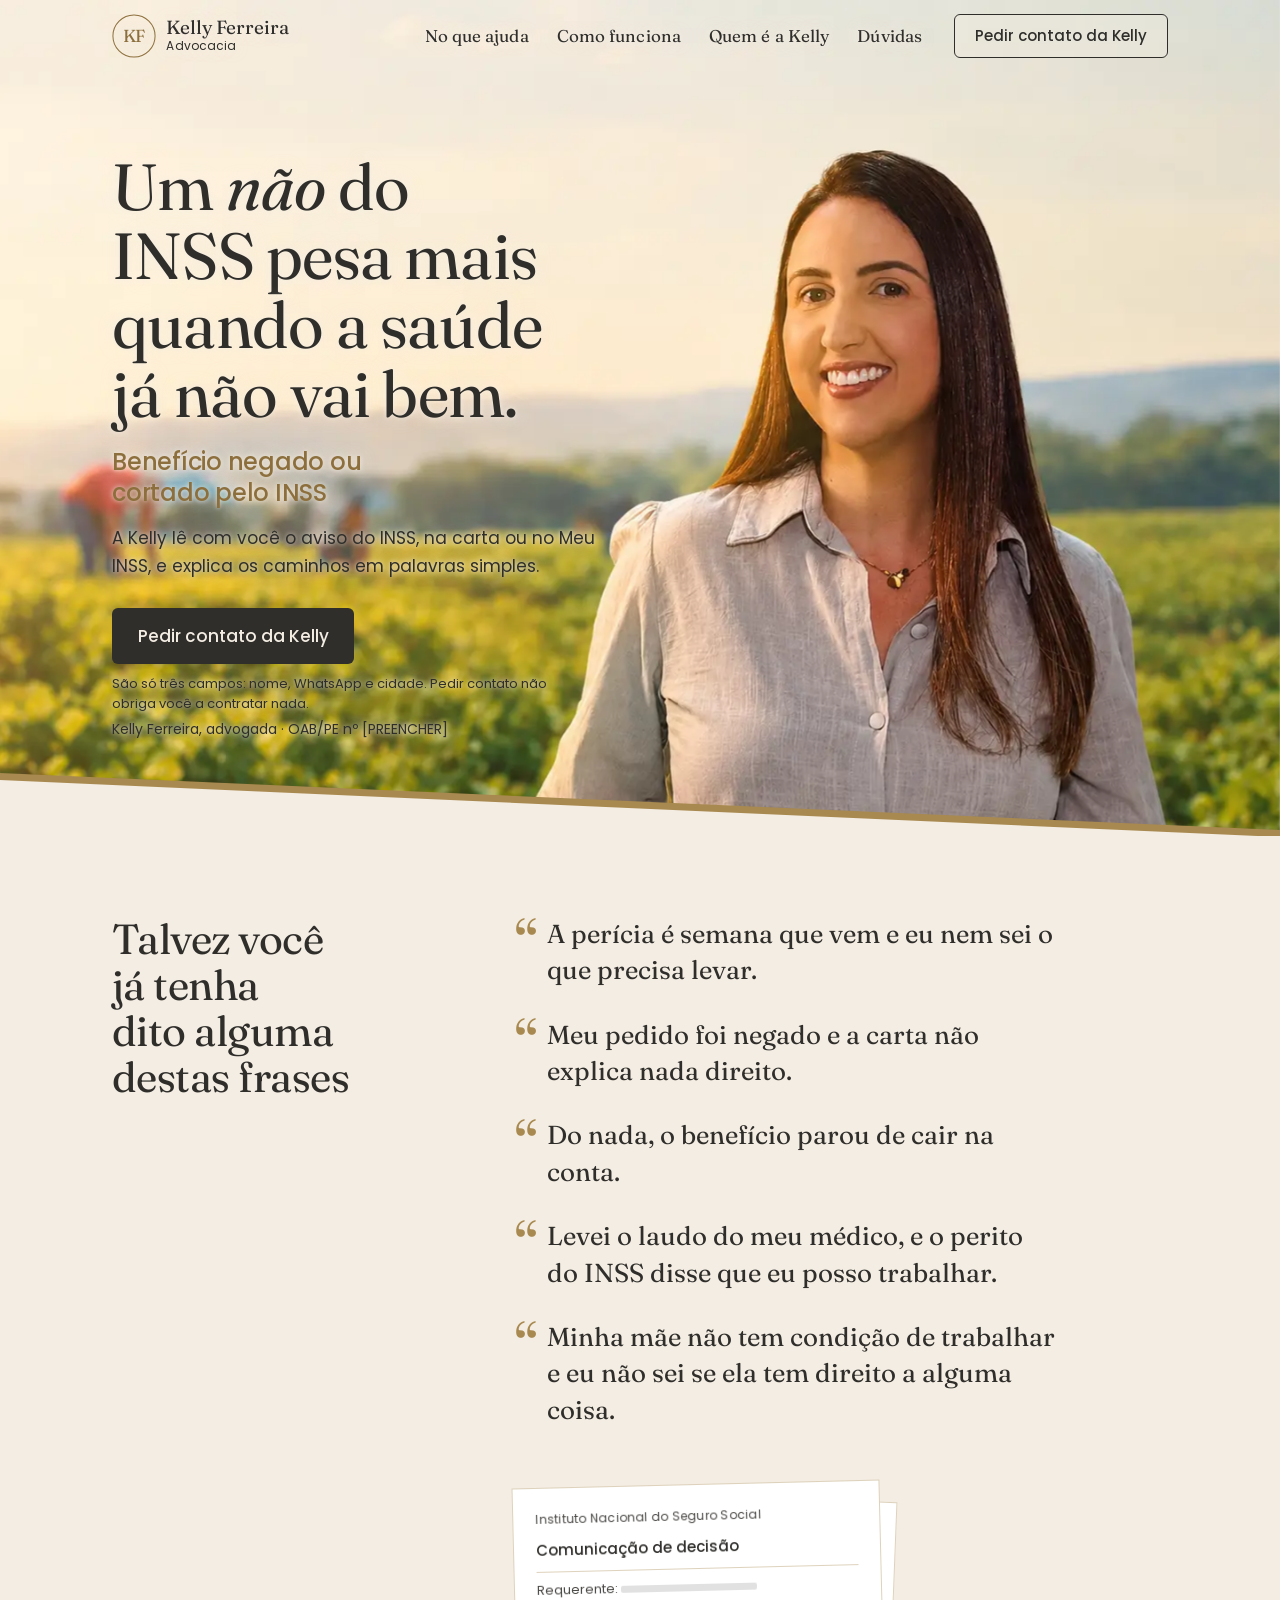
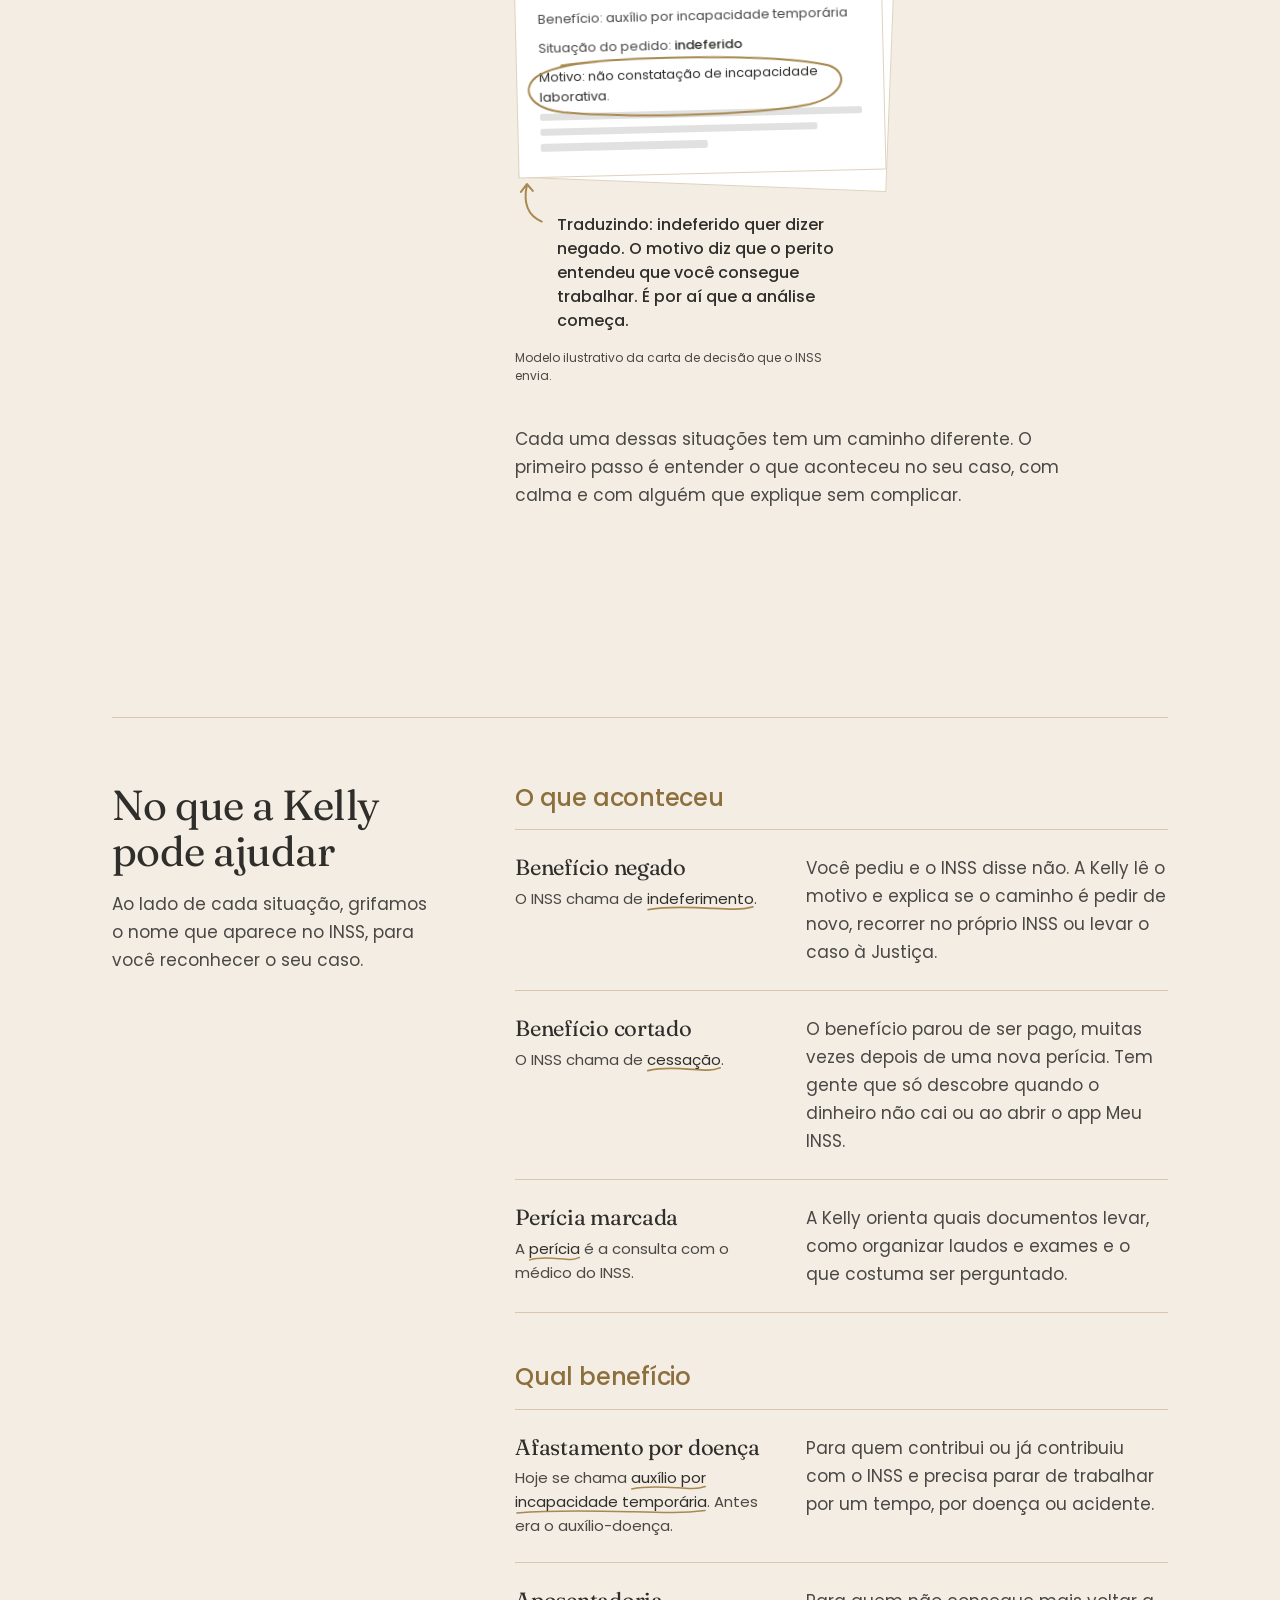
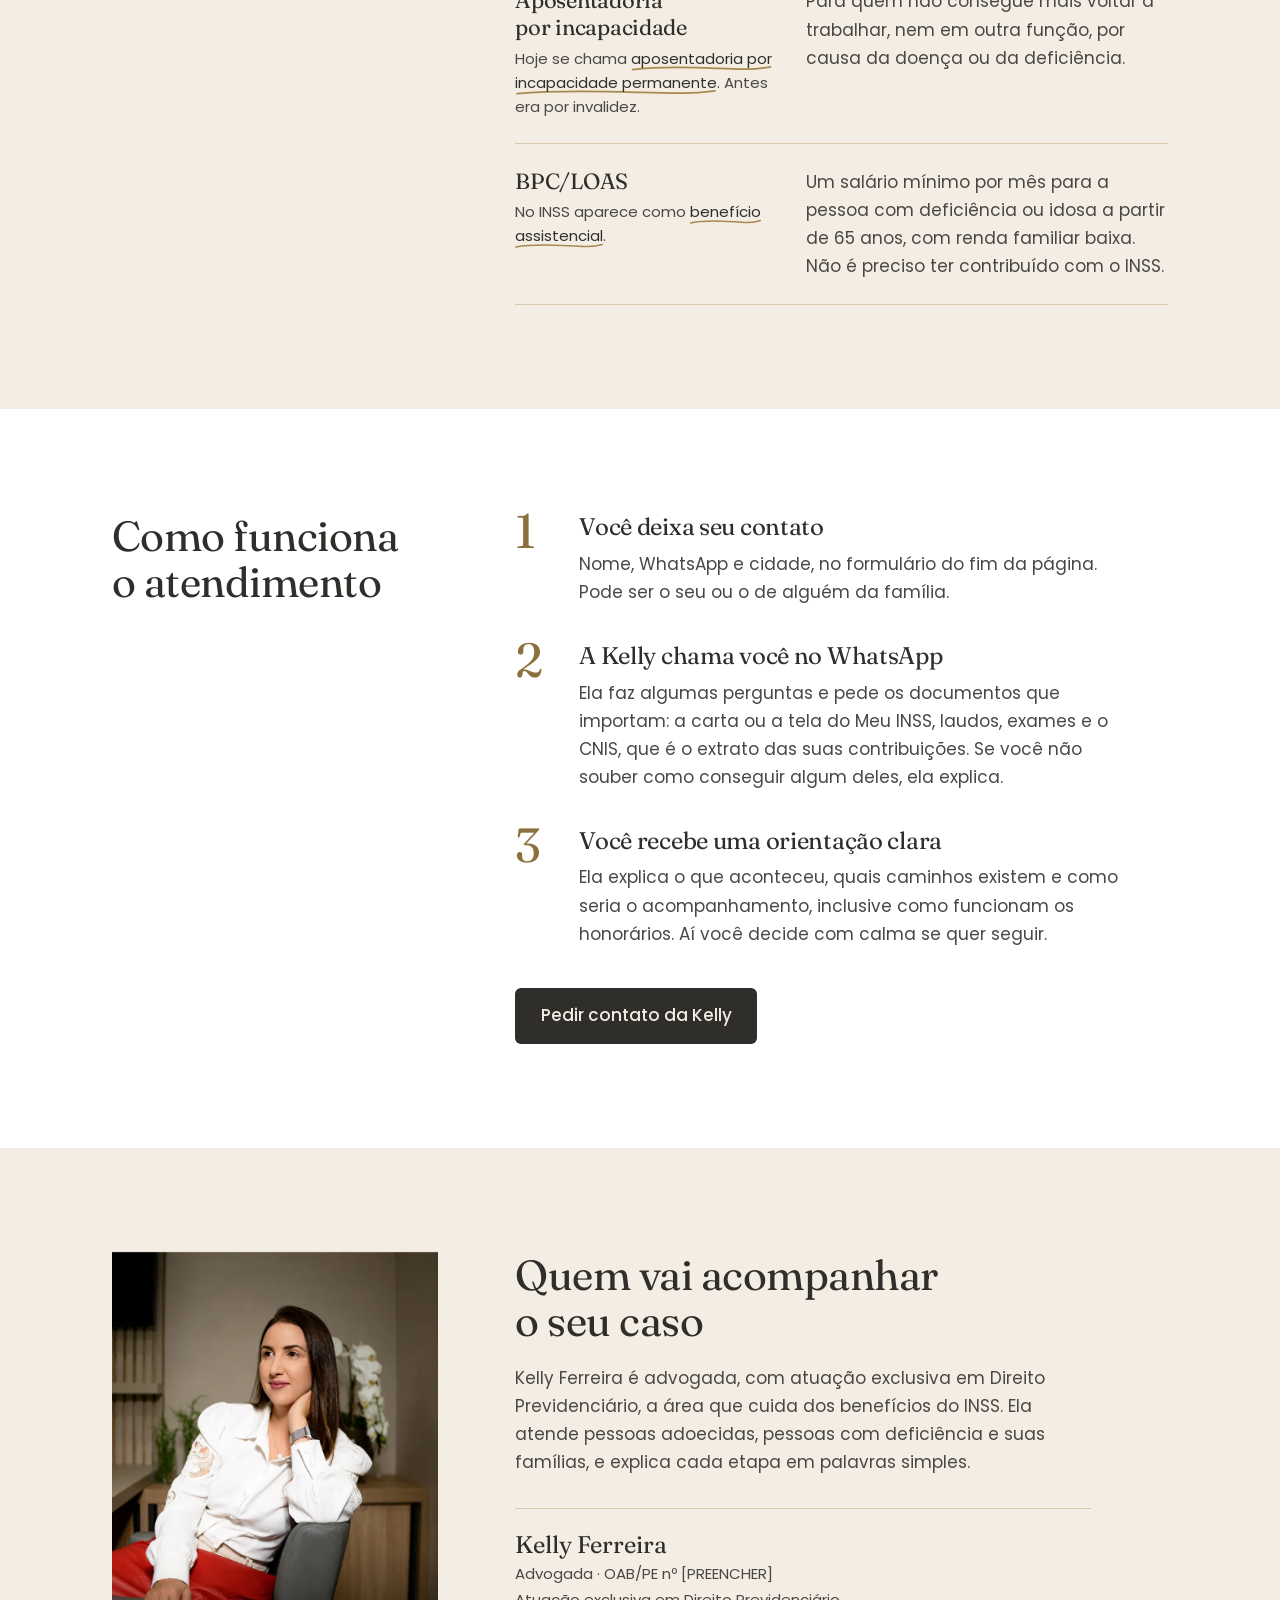
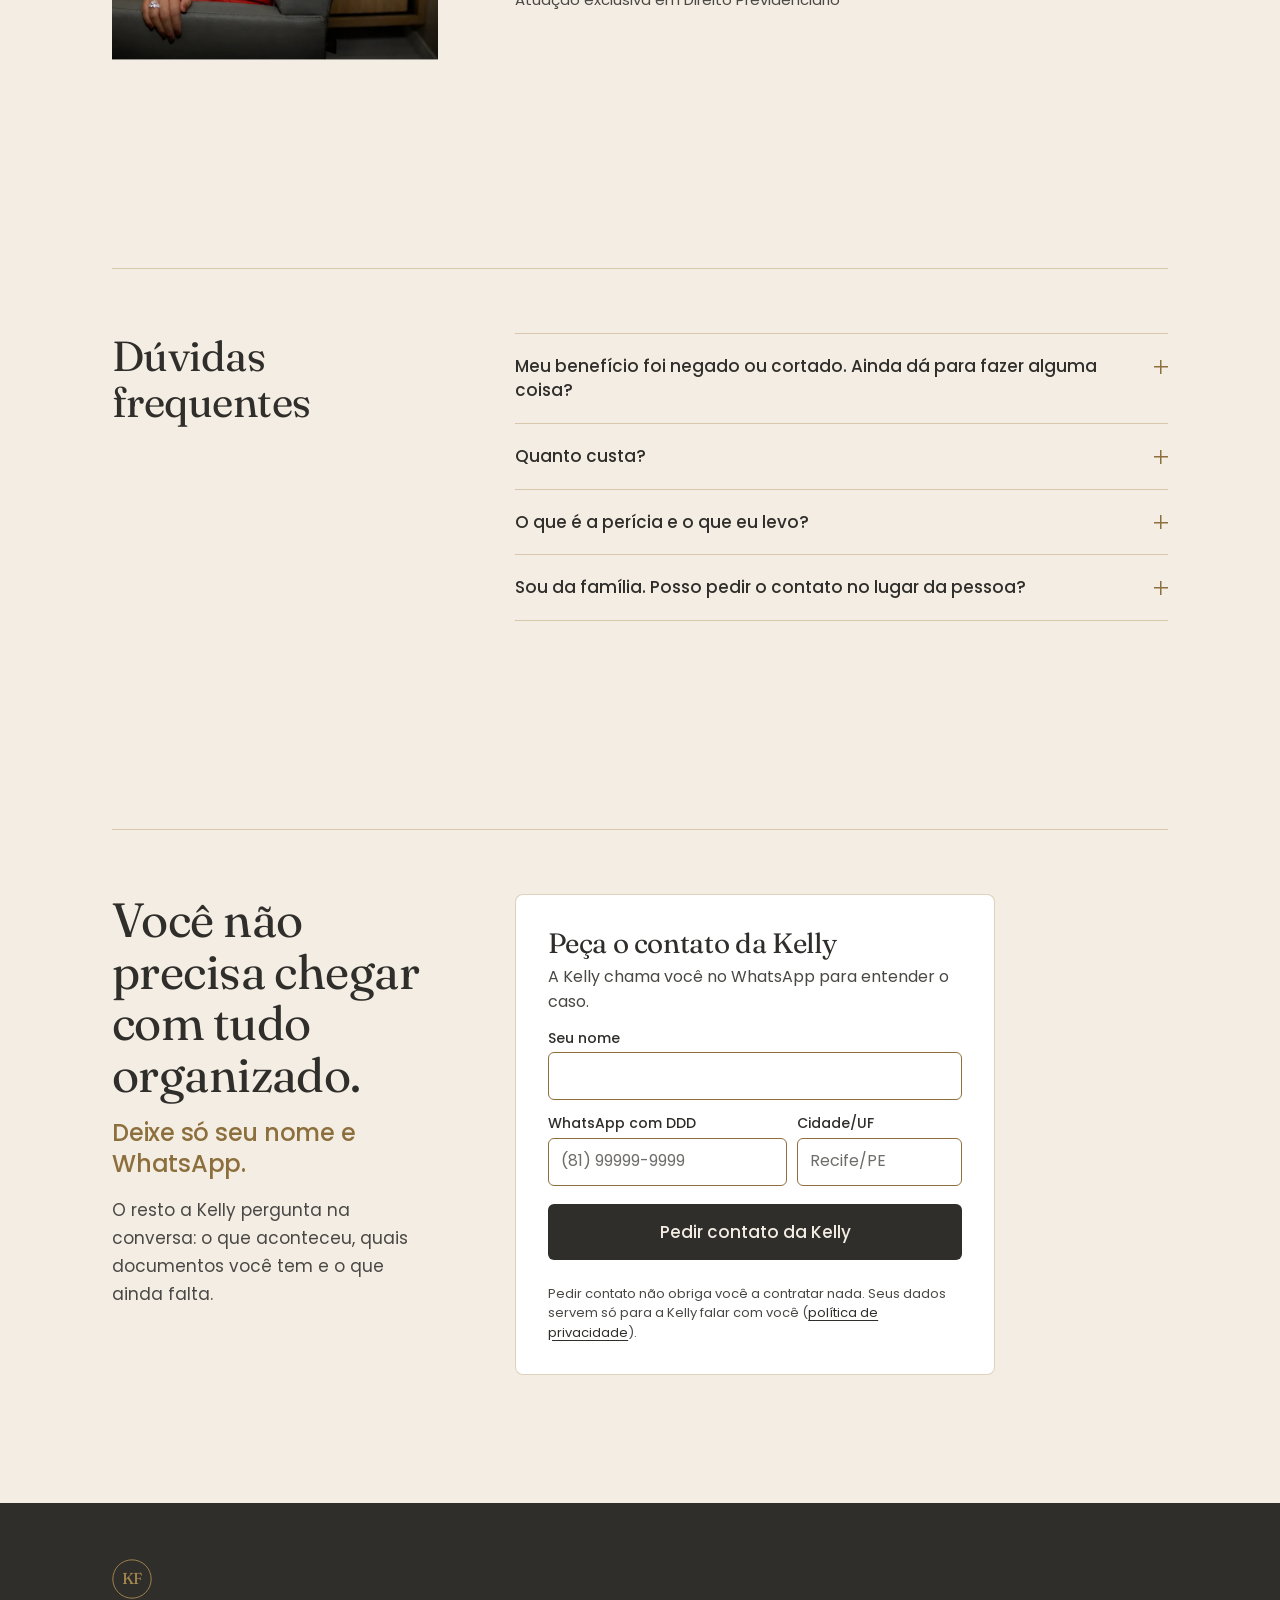
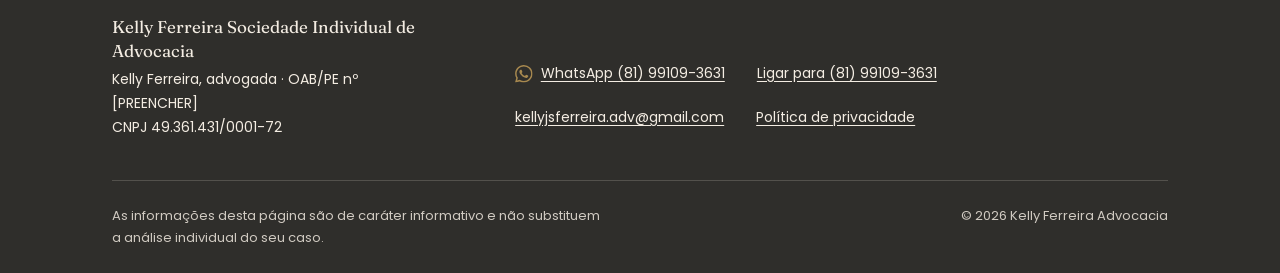
==== commit 37c1e97f: "Cabeçalho transparente com navbar Header transparente sobre o céu da foto da hero; no desktop fica f" ====
--- a/index.html
+++ b/index.html
@@ -79,20 +79,26 @@
 .wrap{max-width:72rem;margin-inline:auto;padding-inline:var(--gutter)}
 .sr-only{position:absolute;width:1px;height:1px;padding:0;margin:-1px;overflow:hidden;clip:rect(0 0 0 0);white-space:nowrap;border:0}
 
-/* Cabeçalho: marca e o mesmo "Pedir contato" da página.
-   Celular: rola com a página (a barra fixa de baixo cuida do botão). Desktop: fica fixo no topo. */
-.topo{position:relative;z-index:30;background:var(--bg-cream);border-bottom:1px solid var(--hair)}
+/* Cabeçalho: transparente sobre o céu da foto da hero, com marca, atalhos das seções e "Pedir contato".
+   Celular: fica por cima da faixa da foto e rola com a página (a barra fixa de baixo cuida do botão).
+   Desktop: fixo no topo; ao rolar, ganha fundo creme translúcido (classe .is-solido, main.js). */
+.topo{position:absolute;top:0;left:0;right:0;z-index:30;background:transparent;border-bottom:1px solid transparent;
+  transition:background-color .3s ease,border-color .3s ease}
 .topo__barra{display:flex;align-items:center;justify-content:space-between;gap:1rem;min-height:3.5rem;padding-block:.5rem}
 .marca{display:inline-flex;align-items:center;gap:.65rem;text-decoration:none;color:var(--ink)}
-.marca__kf{width:2.25rem;height:2.25rem;color:var(--gold);flex:none}
+.marca__kf{width:2.25rem;height:2.25rem;color:var(--gold-deep);flex:none}
 .marca__nome{font:400 1.0625rem/1.1 var(--serif)}
-.marca__nome small{display:block;font:400 .75rem/1.4 var(--sans);color:var(--body);letter-spacing:.01em}
-.topo__cta{display:inline-flex;align-items:center;min-height:2.75rem;padding:.5rem 1rem;border:1px solid var(--ink);border-radius:6px;color:var(--ink);font:500 .9375rem/1.2 var(--sans);text-decoration:none;white-space:nowrap;transition:background-color .15s,color .15s}
+.marca__nome small{display:block;font:400 .75rem/1.4 var(--sans);color:var(--ink);letter-spacing:.01em}
+/* Halo creme justo às letras: garante contraste mesmo onde o céu da foto fica mais claro ou mais dourado. */
+.marca,.topo__nav a{text-shadow:0 0 .25rem rgba(244,237,227,.9),0 0 .9rem rgba(244,237,227,.7)}
+.topo__nav{display:none}
+.topo__cta{display:inline-flex;align-items:center;min-height:2.75rem;padding:.5rem 1rem;border:1px solid var(--ink);border-radius:6px;background:rgba(244,237,227,.35);color:var(--ink);font:500 .9375rem/1.2 var(--sans);text-decoration:none;white-space:nowrap;transition:background-color .15s,color .15s}
 .topo__cta:hover,.topo__cta:active{background:var(--ink);color:var(--bg-cream)}
 .topo__cta-longo{display:none}
 @media (min-width:900px){
   html{scroll-padding-top:5.5rem}
-  .topo{position:sticky;top:0}
+  .topo{position:fixed}
+  .topo.is-solido{background:rgba(244,237,227,.94);border-bottom-color:var(--hair);-webkit-backdrop-filter:blur(10px);backdrop-filter:blur(10px)}
   .topo__barra{min-height:4.5rem;gap:2rem}
   .marca__kf{width:2.75rem;height:2.75rem}
   .marca__nome{font-size:1.1875rem}
@@ -100,13 +106,25 @@
   .topo__cta-curto{display:none}
   .topo__cta-longo{display:inline}
 }
+/* Atalhos (navbar): Fraunces, a mesma serifada dos títulos, em tinta sobre o céu claro. Sublinhado dourado no hover. */
+@media (min-width:1024px){
+  .topo__nav{display:flex;align-items:center;gap:clamp(1.25rem,2.2vw,2.25rem);margin-left:auto}
+  .topo__nav a{position:relative;padding-block:.5rem;font:400 1.0625rem/1.2 var(--serif);letter-spacing:.005em;color:var(--ink);text-decoration:none}
+  .topo__nav a::after{content:"";position:absolute;left:0;right:0;bottom:.2rem;height:1px;background:var(--gold-deep);transform:scaleX(0);transform-origin:left;transition:transform .3s var(--ease-out)}
+  .topo__nav a:hover::after,.topo__nav a:focus-visible::after{transform:scaleX(1)}
+}
+@media (min-width:1024px) and (max-width:1199px){
+  .topo__cta-curto{display:inline}
+  .topo__cta-longo{display:none}
+}
+@media (prefers-reduced-motion:reduce){.topo,.topo__nav a::after{transition:none}}
 
 /* Hero */
 .hero{position:relative;isolation:isolate;padding-block:0 3rem}
 /* Fundo da hero: a Kelly num campo de lavoura (arte do escritório).
    Celular: recorte do rosto numa faixa acima do título, que sobe um pouco sobre o fim esmaecido da foto. */
 .hero{--foto-pos-mobile:50% 30%;--foto-pos-desktop:72% 35%}
-.hero__foto{position:relative;height:clamp(12.5rem,48vw,20rem);overflow:hidden;pointer-events:none}
+.hero__foto{position:relative;height:calc(clamp(12.5rem,48vw,20rem) + 3.5rem);overflow:hidden;pointer-events:none}
 .hero__foto img{width:100%;height:100%;object-fit:cover;object-position:var(--foto-pos-mobile);transform-origin:50% 100%;animation:kf-foto 1.6s var(--ease-out) both}
 .hero__foto::after{content:"";position:absolute;inset:0;background:linear-gradient(180deg,rgba(244,237,227,0) 58%,var(--bg-cream) 100%)}
 .hero__grid{position:relative;margin-top:-2.5rem}
@@ -143,7 +161,7 @@
   /* Desktop: a foto ocupa o fundo inteiro da hero, sem véu nem degradê, com a Kelly à direita e o texto por cima.
      A altura da hero segue a proporção da foto (1671x941), limitada à altura da tela, para ela aparecer quase inteira.
      Legibilidade: só um halo creme suave nas letras, sem cobrir a imagem. */
-  .hero{display:flex;align-items:center;min-height:min(calc(100vw * 941 / 1671),calc(100vh - 4.5rem));padding-block:5rem 6rem;overflow:hidden}
+  .hero{display:flex;align-items:center;min-height:min(calc(100vw * 941 / 1671),100vh);padding-block:9.5rem 6rem;overflow:hidden}
   .hero__grid{width:100%;margin-top:0}
   .hero__texto{max-width:min(34rem,48%);text-shadow:0 0 .3rem rgba(244,237,227,.95),0 0 1rem rgba(244,237,227,.7)}
   .hero__corpo,.hero__texto .cta-nota,.hero__oab{color:var(--ink)}
@@ -169,7 +187,7 @@
   <link rel="stylesheet" href="styles.css?v=2">
   <link rel="stylesheet" href="https://fonts.googleapis.com/css2?family=Fraunces:ital,opsz,wght,SOFT@0,72,400,100;1,72,400,100&family=Poppins:wght@400;500&display=swap&subset=latin-ext">
 </noscript>
-<script src="main.js" defer></script>
+<script src="main.js?v=2" defer></script>
 </head>
 <body>
 
@@ -186,6 +204,12 @@
       <svg class="marca__kf" aria-hidden="true"><use href="#i-kf"/></svg>
       <span class="marca__nome">Kelly Ferreira<small>Advocacia</small></span>
     </a>
+    <nav class="topo__nav" aria-label="Seções da página">
+      <a href="#ajuda">No que ajuda</a>
+      <a href="#como-funciona">Como funciona</a>
+      <a href="#quem-e">Quem é a Kelly</a>
+      <a href="#duvidas">Dúvidas</a>
+    </nav>
     <a class="topo__cta" href="#cadastro" data-cta="topo"><span class="topo__cta-curto">Pedir contato</span><span class="topo__cta-longo">Pedir contato da Kelly</span></a>
   </div>
 </header>
@@ -277,7 +301,7 @@
   </section>
 
   <!-- ===================== 3. FRENTES DE ATUAÇÃO ===================== -->
-  <section class="secao secao--linha frentes" aria-labelledby="titulo-frentes">
+  <section class="secao secao--linha frentes" id="ajuda" aria-labelledby="titulo-frentes">
     <div class="wrap grade">
       <div class="grade__cabeca">
         <h2 id="titulo-frentes">No que a Kelly pode ajudar</h2>
@@ -323,7 +347,7 @@
   </section>
 
   <!-- ===================== 4. COMO FUNCIONA ===================== -->
-  <section class="secao passos" aria-labelledby="titulo-passos">
+  <section class="secao passos" id="como-funciona" aria-labelledby="titulo-passos">
     <div class="wrap grade">
       <div class="grade__cabeca">
         <h2 id="titulo-passos">Como funciona o atendimento</h2>
@@ -351,7 +375,7 @@
   </section>
 
   <!-- ===================== 5. QUEM É KELLY ===================== -->
-  <section class="secao sobre" aria-labelledby="titulo-sobre">
+  <section class="secao sobre" id="quem-e" aria-labelledby="titulo-sobre">
     <div class="wrap grade">
       <div class="grade__cabeca">
         <img class="sobre__foto" src="img/kelly.webp" width="800" height="1000" loading="lazy" decoding="async"
@@ -372,7 +396,7 @@
   </section>
 
   <!-- ===================== 6. DÚVIDAS FREQUENTES ===================== -->
-  <section class="secao secao--linha faq" aria-labelledby="titulo-faq">
+  <section class="secao secao--linha faq" id="duvidas" aria-labelledby="titulo-faq">
     <div class="wrap grade">
       <div class="grade__cabeca">
         <h2 id="titulo-faq">Dúvidas frequentes</h2>
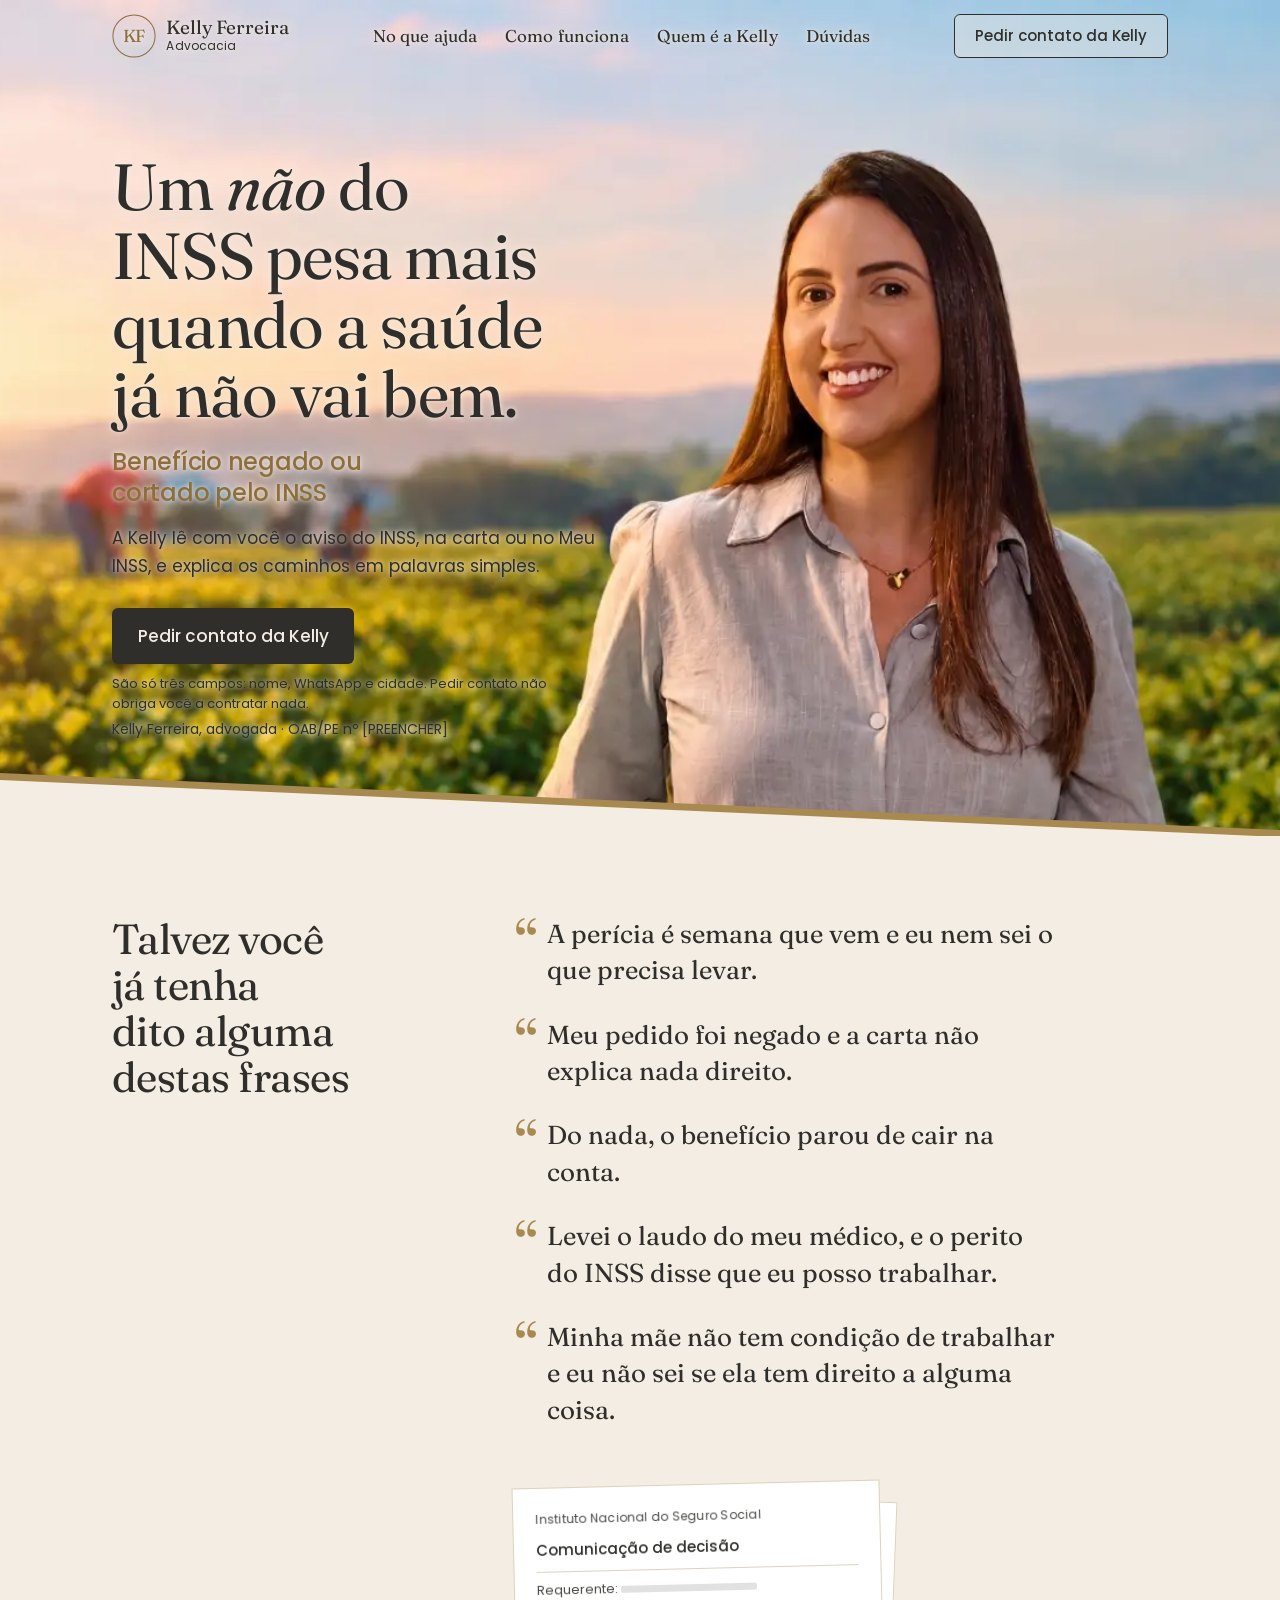
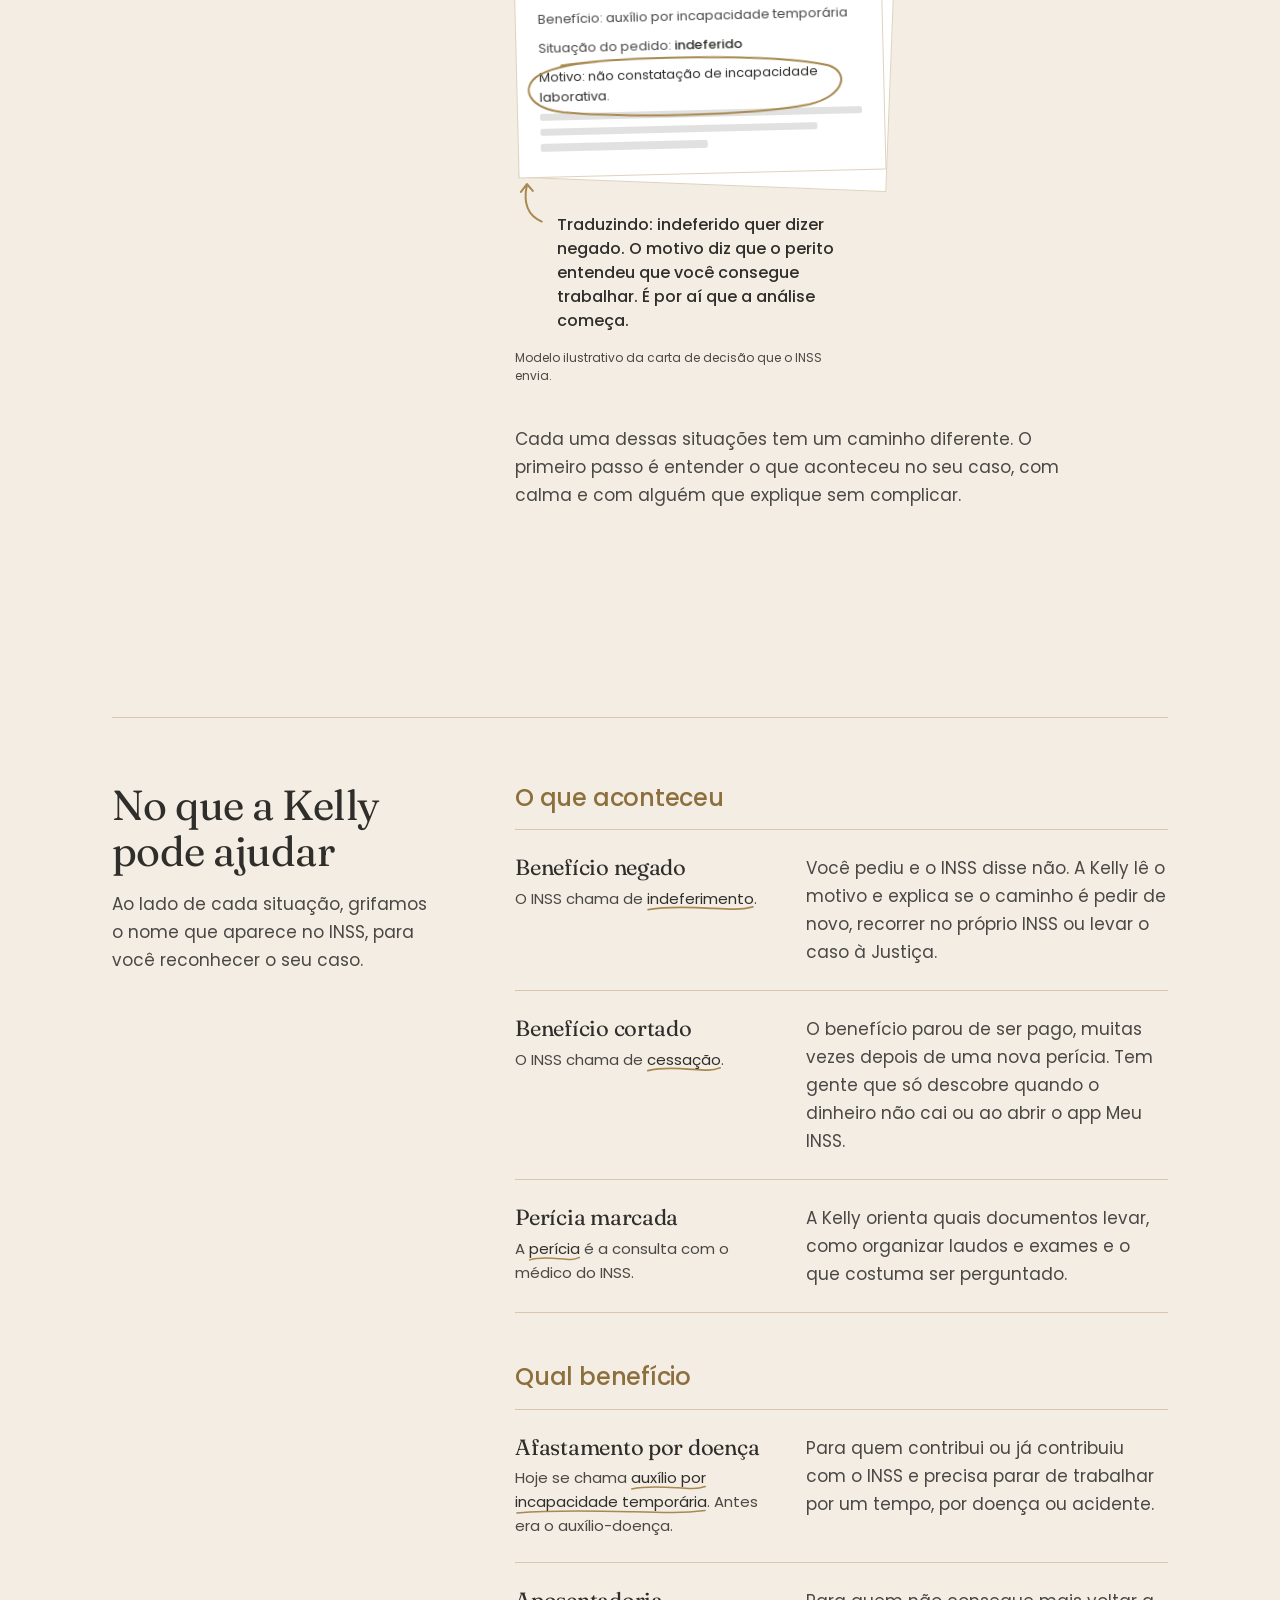
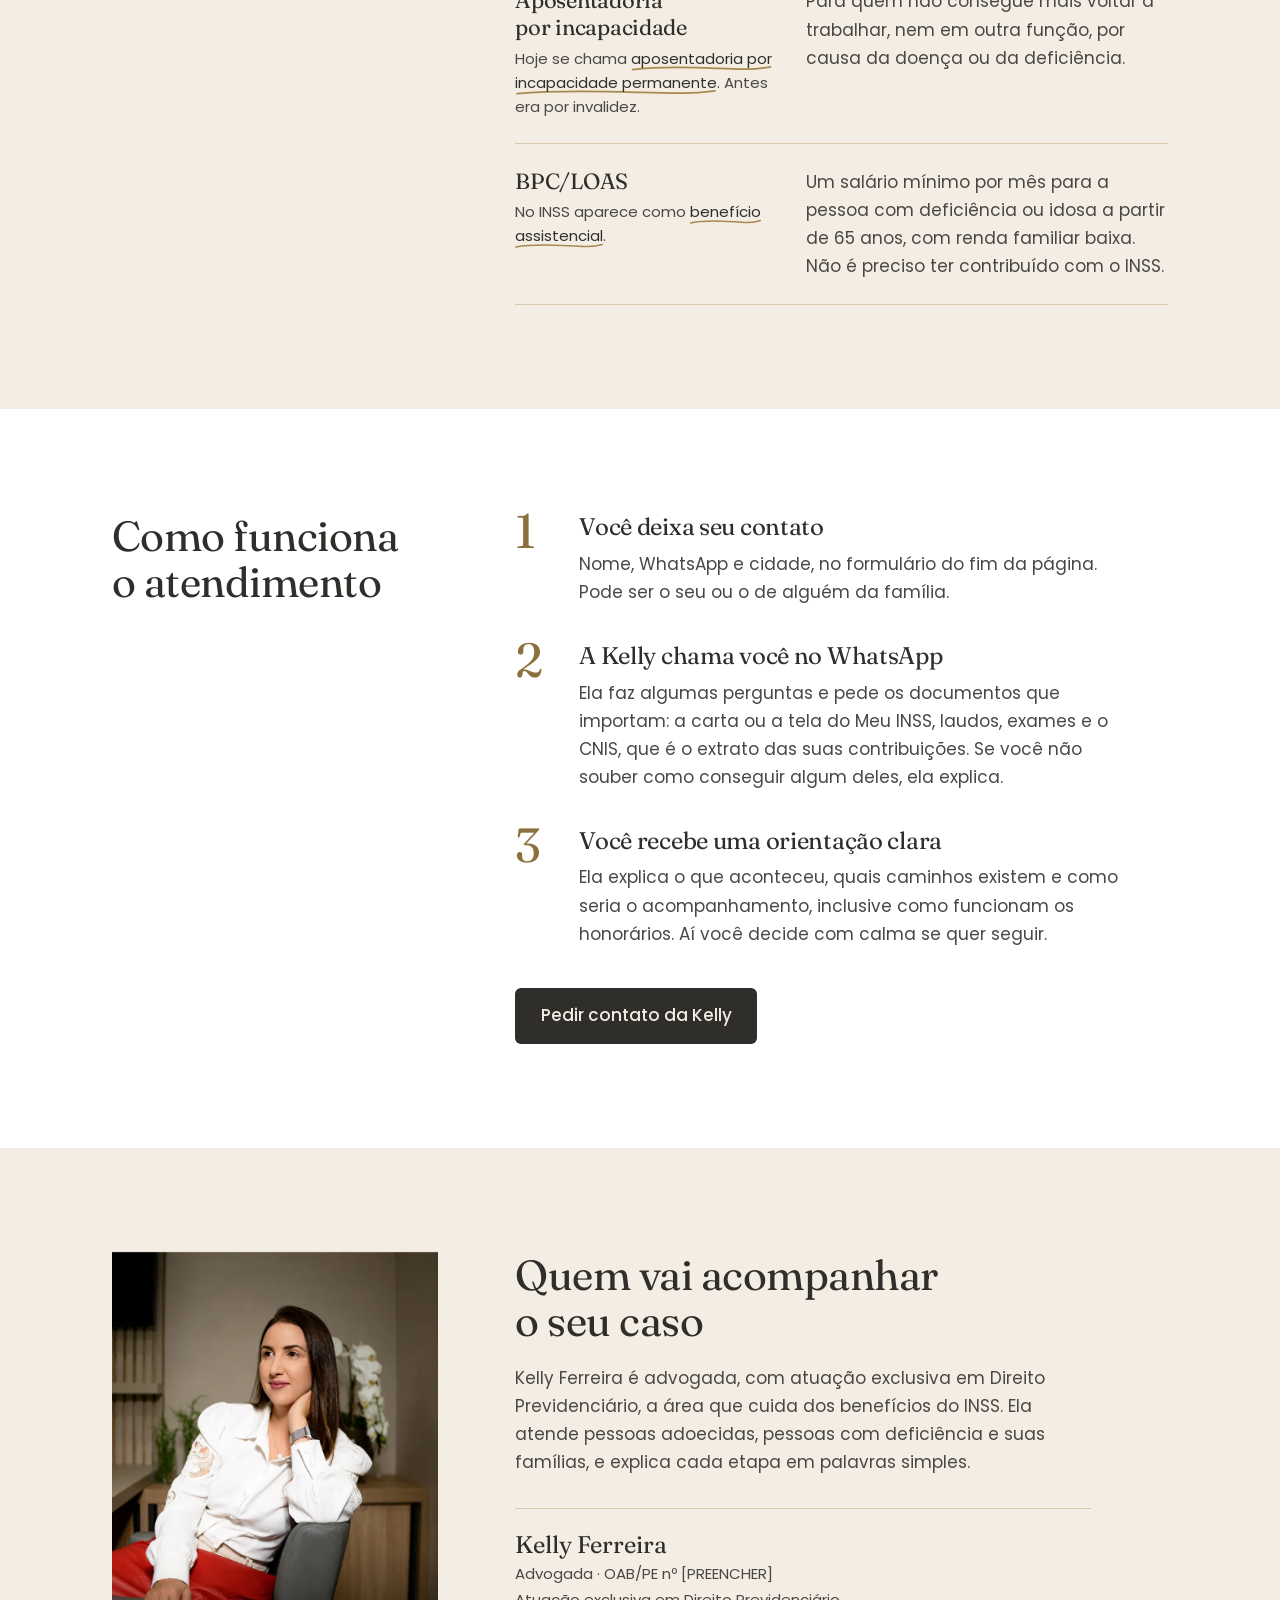
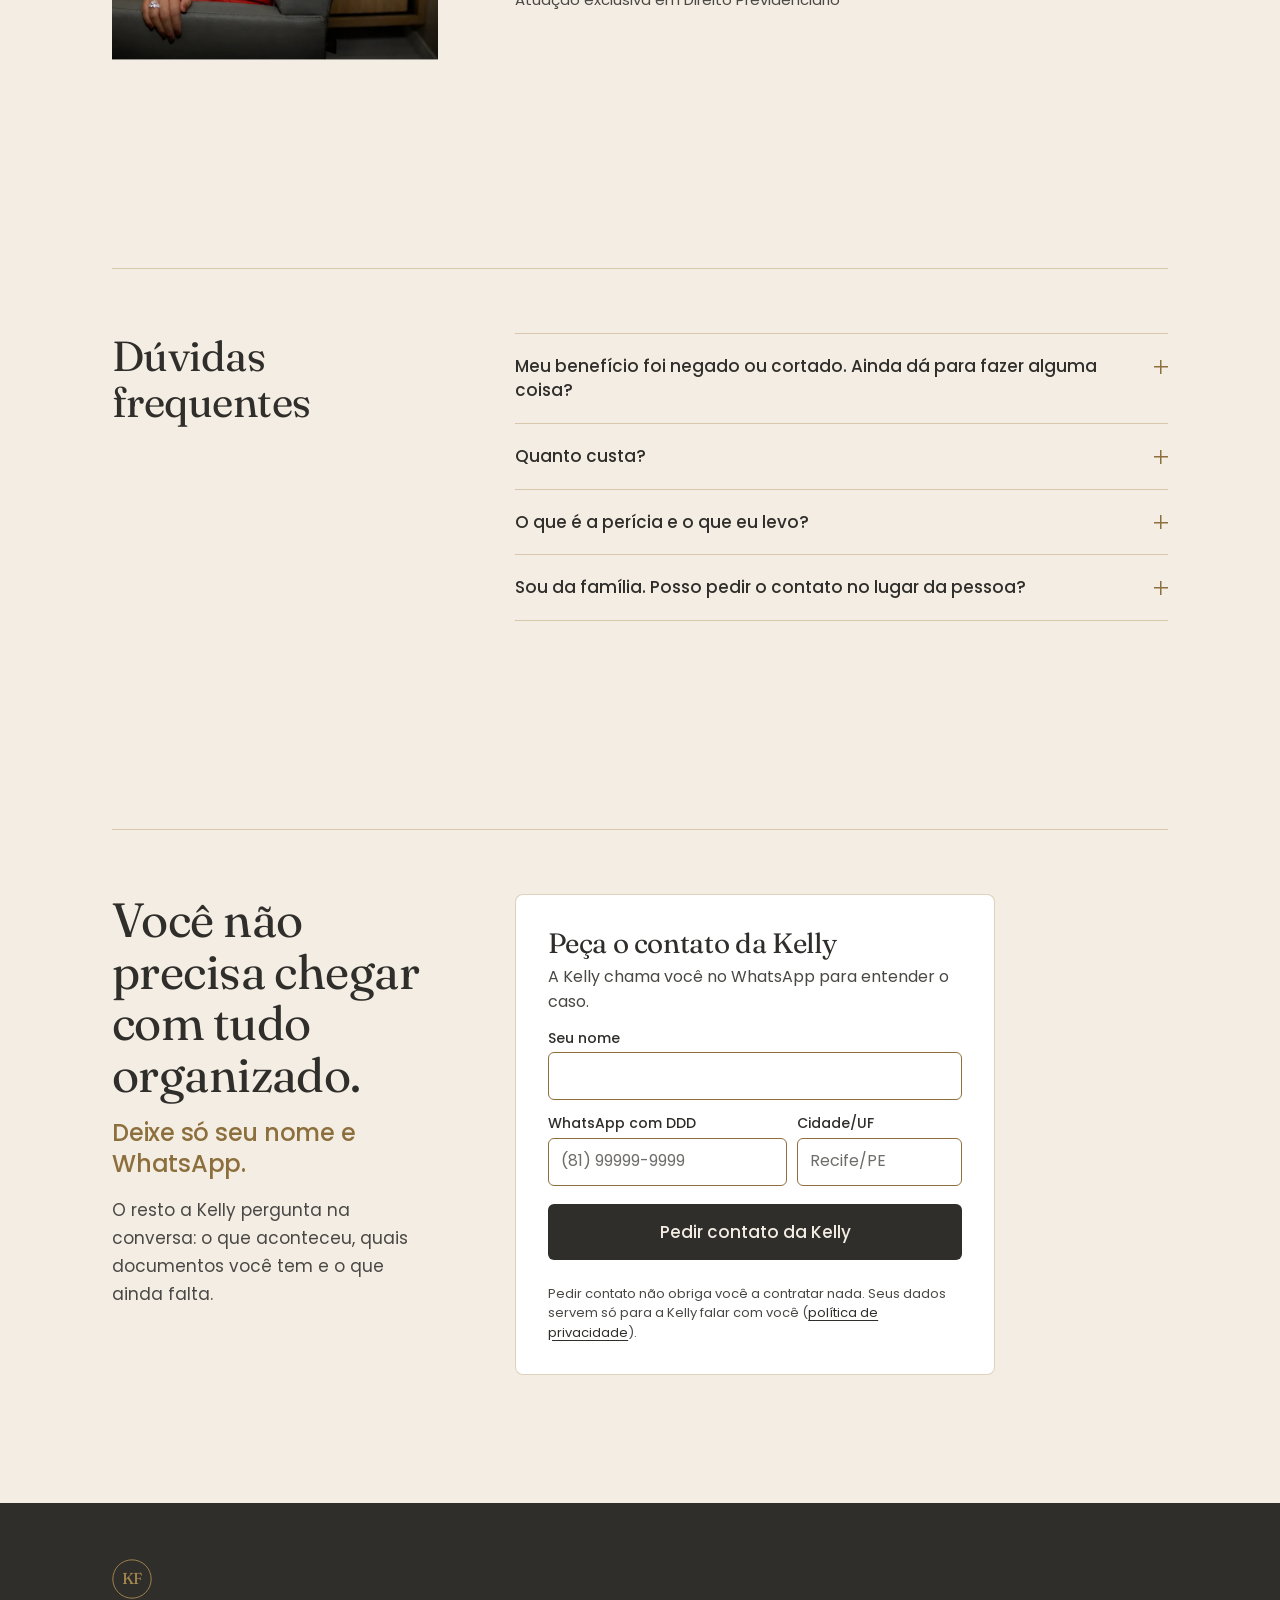
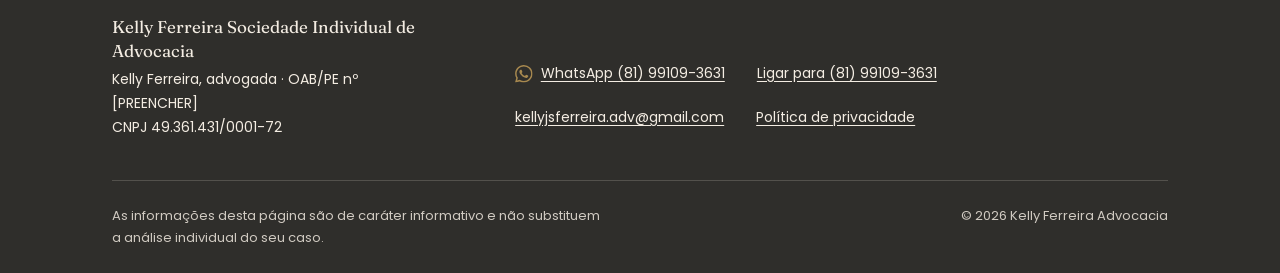
==== commit 1ca91c69: "Hero com foto em qualidade maior e atalhos mais à esquerda Troca o fundo da hero pela arte de 2728x1" ====
--- a/index.html
+++ b/index.html
@@ -24,7 +24,7 @@
 
 <!-- Foto da hero: baixa antes de tudo (é o maior elemento da primeira tela). Celular recebe só o recorte do rosto. -->
 <link rel="preload" as="image" href="img/kelly-fundo-m.webp" type="image/webp" media="(max-width: 899px)" fetchpriority="high">
-<link rel="preload" as="image" imagesrcset="img/kelly-fundo-1100.webp 1100w, img/kelly-fundo-1671.webp 1671w" imagesizes="100vw" type="image/webp" media="(min-width: 900px)" fetchpriority="high">
+<link rel="preload" as="image" imagesrcset="img/kelly-fundo-1280.webp 1280w, img/kelly-fundo-2000.webp 2000w" imagesizes="100vw" type="image/webp" media="(min-width: 900px)" fetchpriority="high">
 
 <!-- Fontes: carregadas sem bloquear a renderização. Fallbacks com métrica ajustada no CSS abaixo evitam salto de layout. -->
 <link rel="preconnect" href="https://fonts.googleapis.com">
@@ -108,7 +108,7 @@
 }
 /* Atalhos (navbar): Fraunces, a mesma serifada dos títulos, em tinta sobre o céu claro. Sublinhado dourado no hover. */
 @media (min-width:1024px){
-  .topo__nav{display:flex;align-items:center;gap:clamp(1.25rem,2.2vw,2.25rem);margin-left:auto}
+  .topo__nav{display:flex;flex:1;justify-content:center;align-items:center;gap:clamp(1.25rem,2.2vw,2.25rem)}
   .topo__nav a{position:relative;padding-block:.5rem;font:400 1.0625rem/1.2 var(--serif);letter-spacing:.005em;color:var(--ink);text-decoration:none}
   .topo__nav a::after{content:"";position:absolute;left:0;right:0;bottom:.2rem;height:1px;background:var(--gold-deep);transform:scaleX(0);transform-origin:left;transition:transform .3s var(--ease-out)}
   .topo__nav a:hover::after,.topo__nav a:focus-visible::after{transform:scaleX(1)}
@@ -159,9 +159,9 @@
 
 @media (min-width:900px){
   /* Desktop: a foto ocupa o fundo inteiro da hero, sem véu nem degradê, com a Kelly à direita e o texto por cima.
-     A altura da hero segue a proporção da foto (1671x941), limitada à altura da tela, para ela aparecer quase inteira.
+     A altura da hero segue a proporção da foto (2000x1126), limitada à altura da tela, para ela aparecer quase inteira.
      Legibilidade: só um halo creme suave nas letras, sem cobrir a imagem. */
-  .hero{display:flex;align-items:center;min-height:min(calc(100vw * 941 / 1671),100vh);padding-block:9.5rem 6rem;overflow:hidden}
+  .hero{display:flex;align-items:center;min-height:min(calc(100vw * 1126 / 2000),100vh);padding-block:9.5rem 6rem;overflow:hidden}
   .hero__grid{width:100%;margin-top:0}
   .hero__texto{max-width:min(34rem,48%);text-shadow:0 0 .3rem rgba(244,237,227,.95),0 0 1rem rgba(244,237,227,.7)}
   .hero__corpo,.hero__texto .cta-nota,.hero__oab{color:var(--ink)}
@@ -224,8 +224,8 @@
     <div class="hero__foto">
       <picture>
         <source media="(max-width: 899px)" srcset="img/kelly-fundo-m.webp" width="720" height="400">
-        <img src="img/kelly-fundo-1100.webp" srcset="img/kelly-fundo-1100.webp 1100w, img/kelly-fundo-1671.webp 1671w" sizes="100vw"
-             width="1671" height="941" alt="Kelly Ferreira, advogada, num campo de lavoura" fetchpriority="high" decoding="async">
+        <img src="img/kelly-fundo-1280.webp" srcset="img/kelly-fundo-1280.webp 1280w, img/kelly-fundo-2000.webp 2000w" sizes="100vw"
+             width="2000" height="1126" alt="Kelly Ferreira, advogada, num campo de lavoura" fetchpriority="high" decoding="async">
       </picture>
     </div>
     <div class="wrap hero__grid">
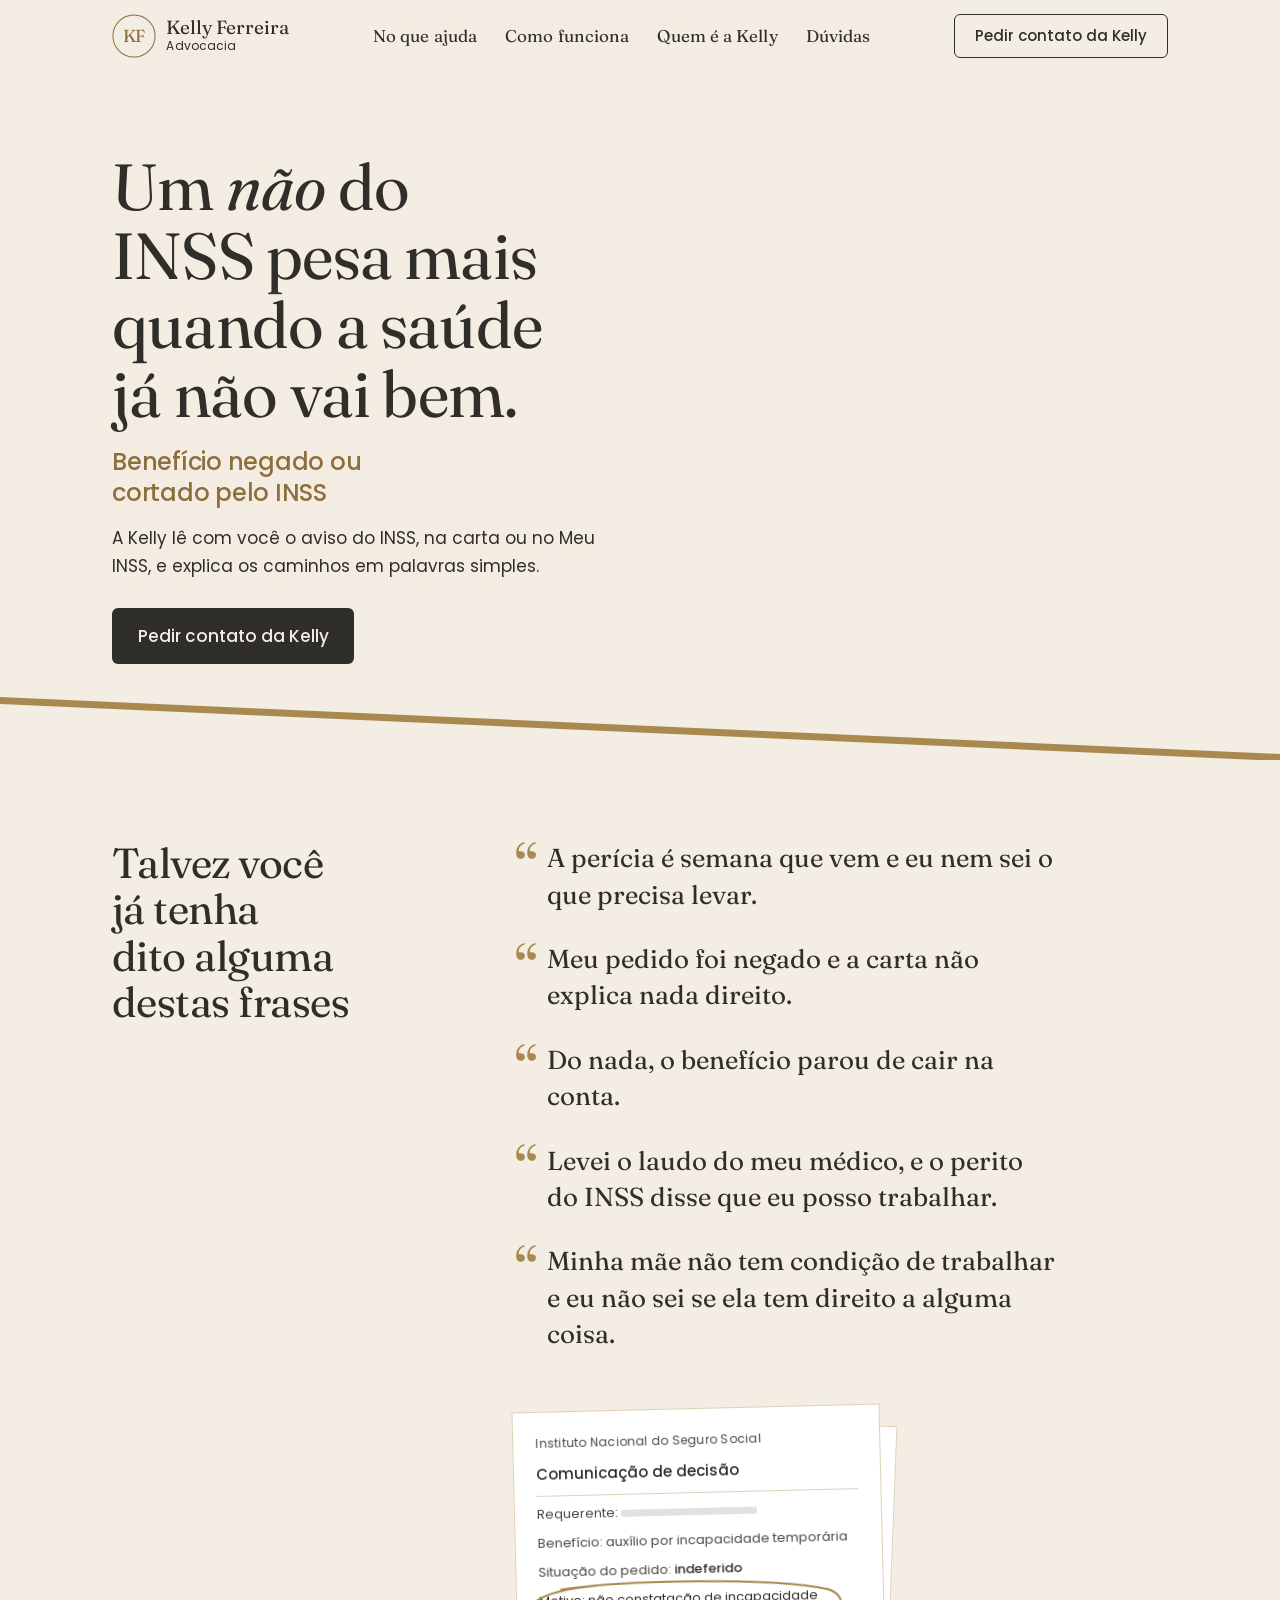
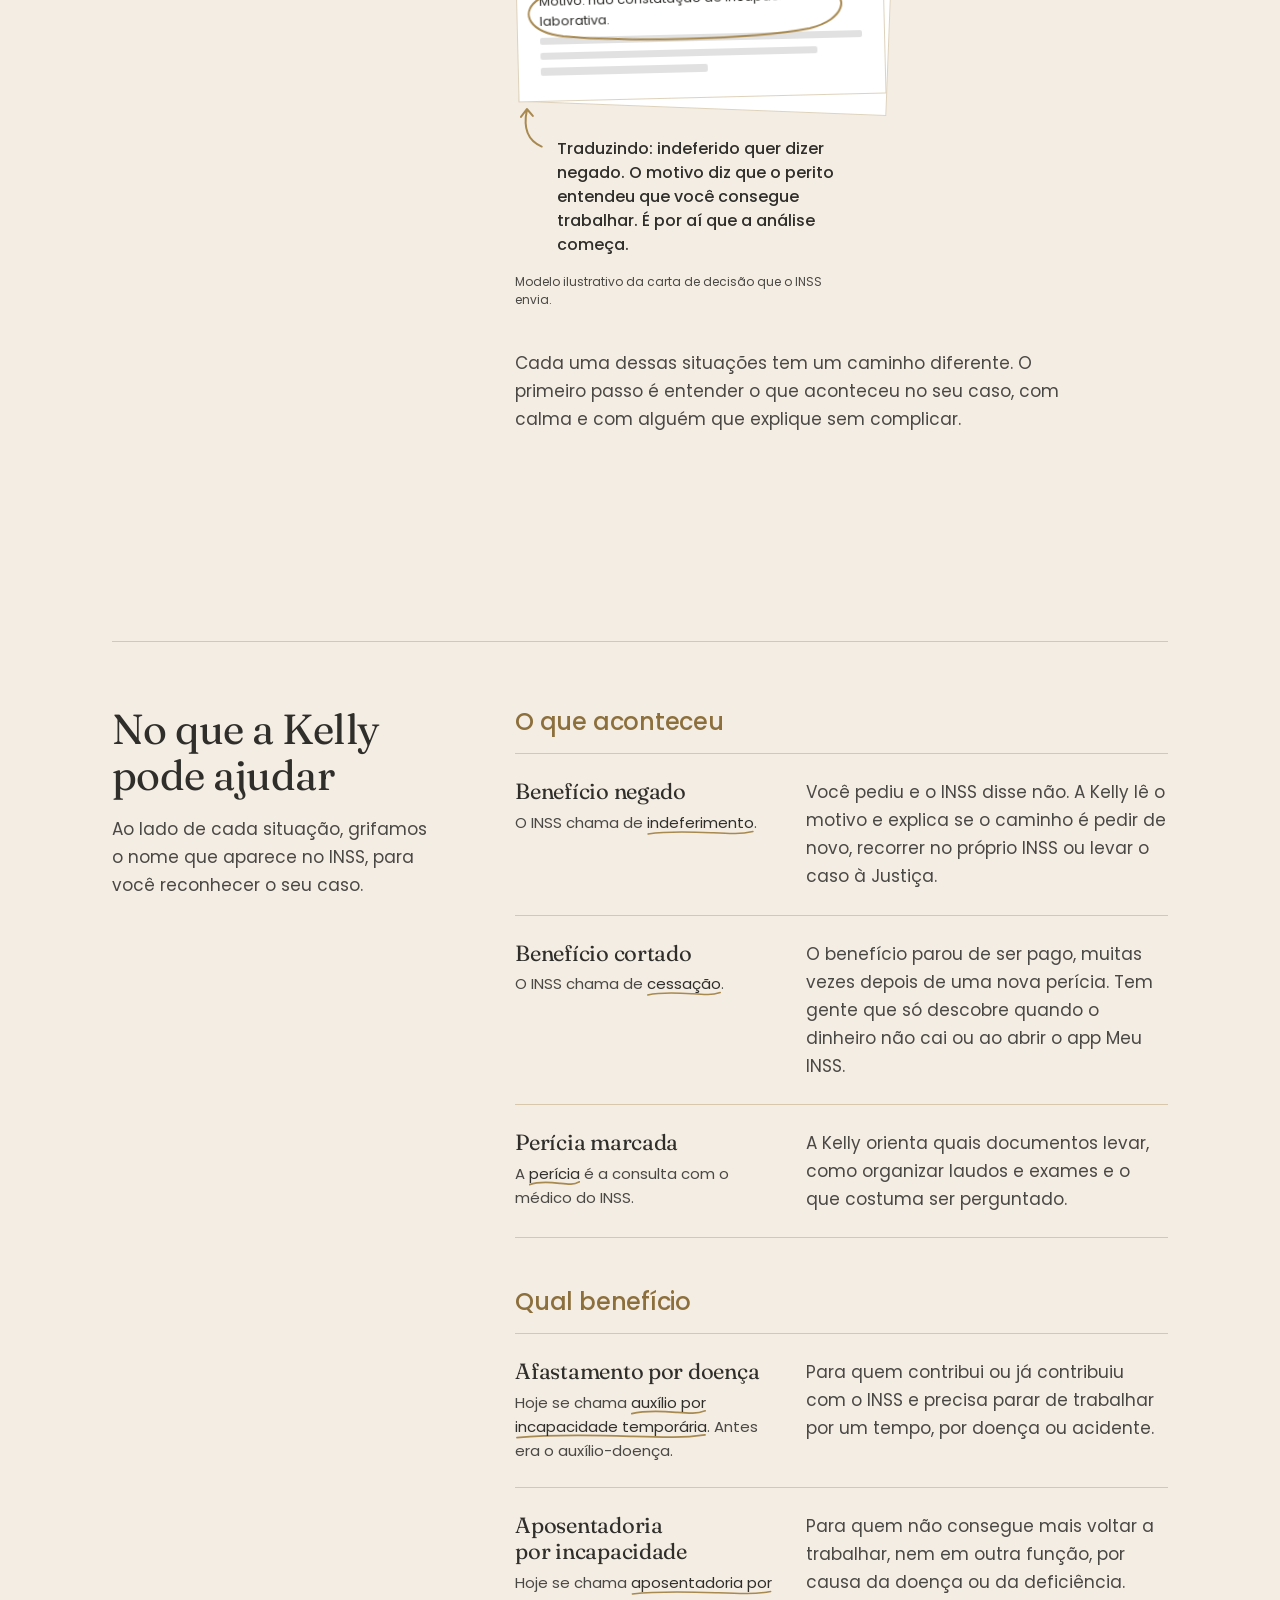
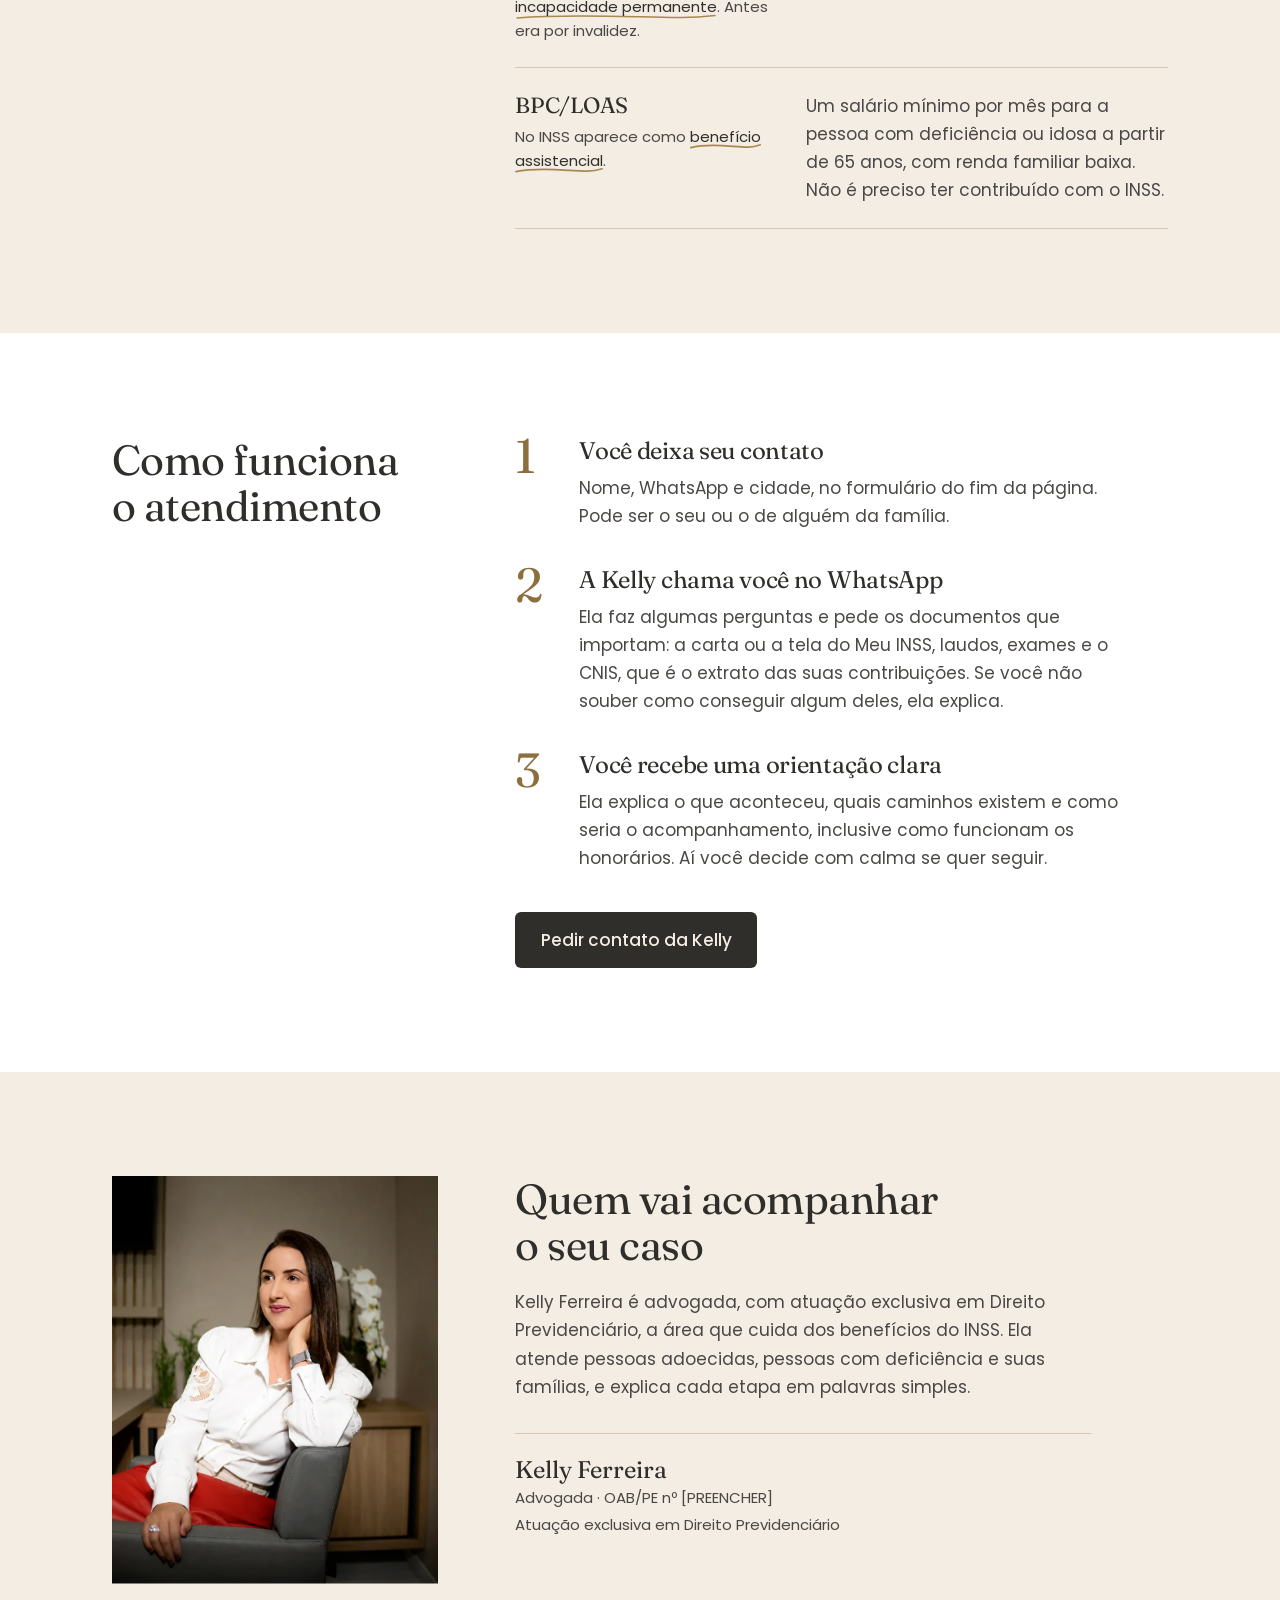
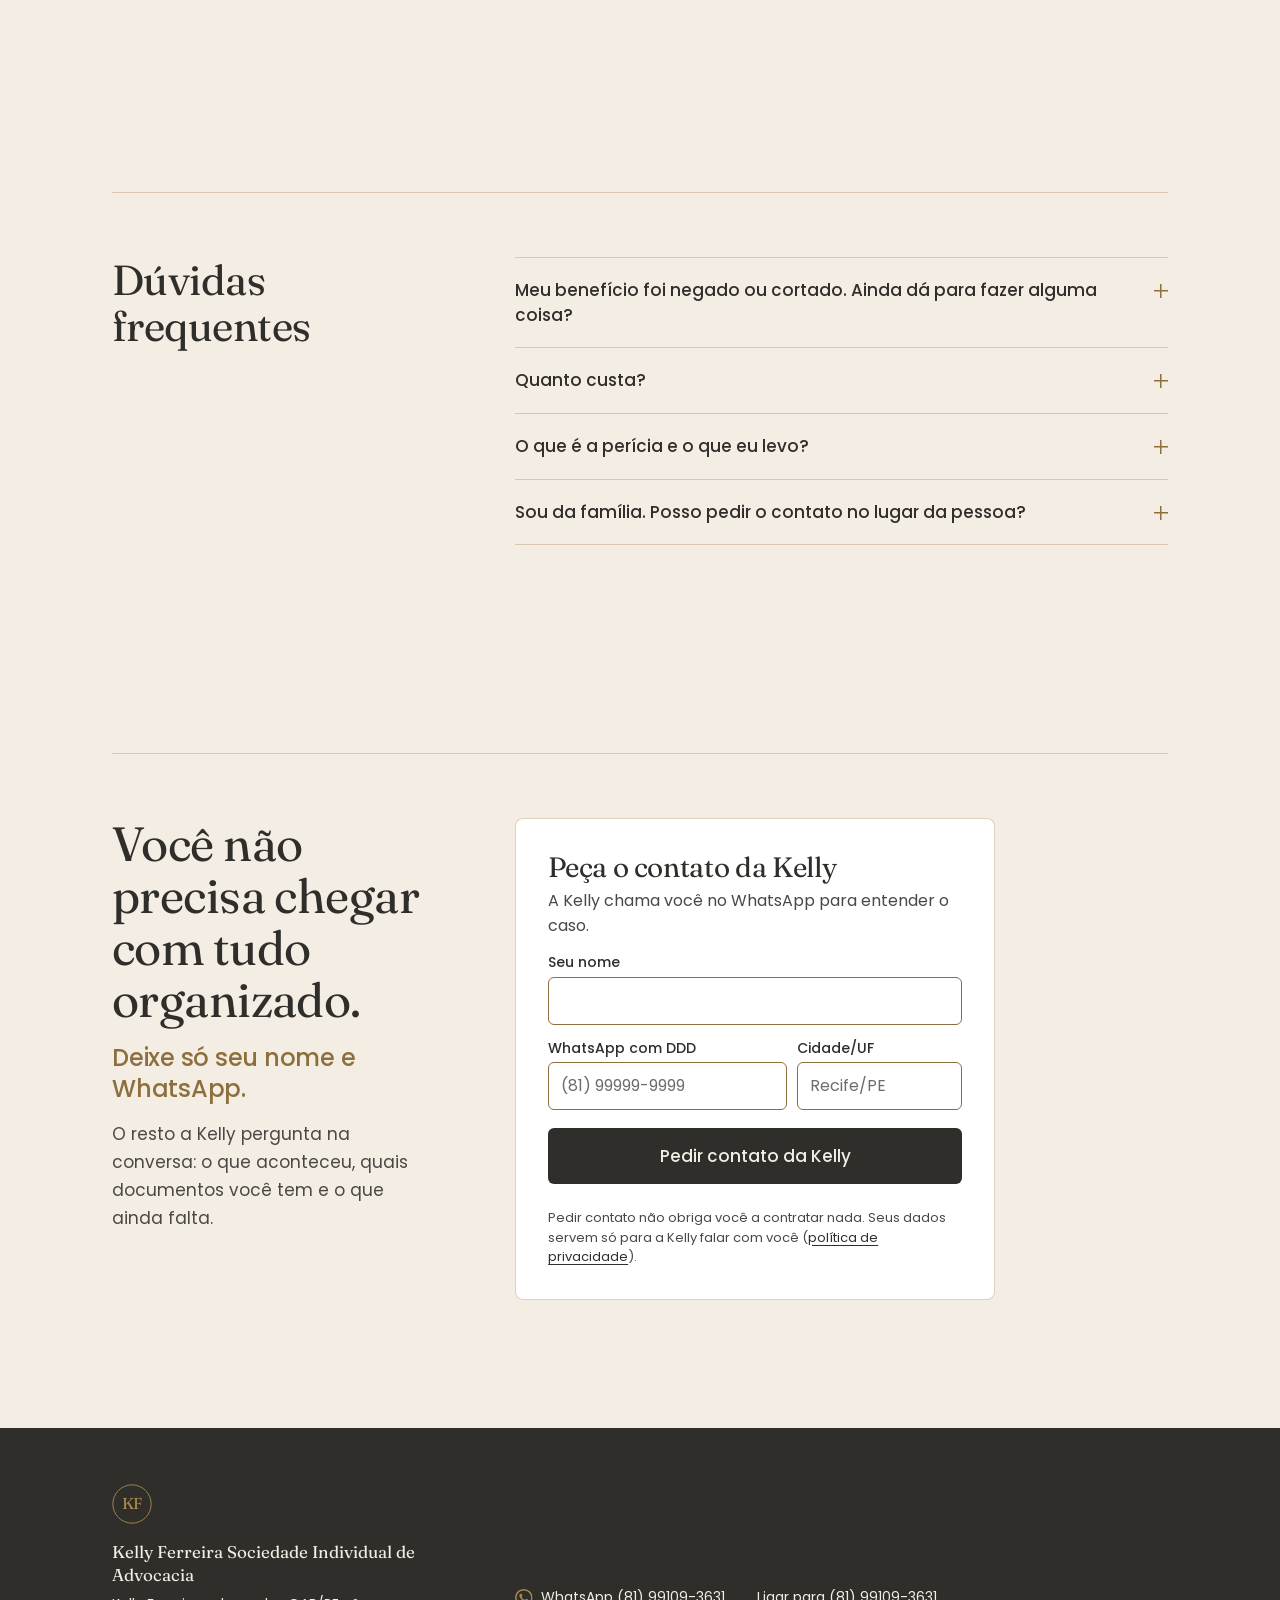
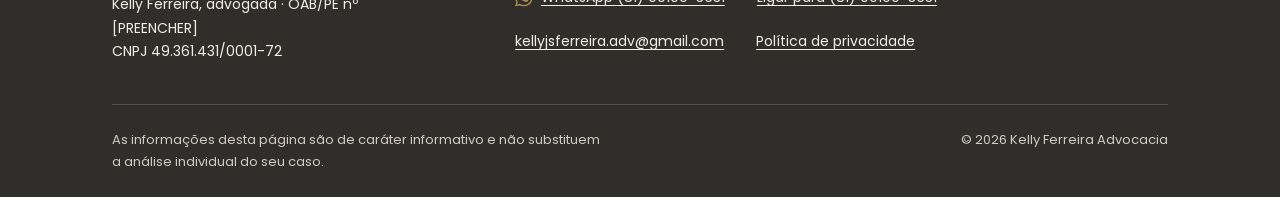
==== commit 8e2c7c37: "Hero: remove a nota do botão e a linha da OAB A hero termina no botão Pedir contato da Kelly. O núme" ====
--- a/index.html
+++ b/index.html
@@ -137,13 +137,11 @@
 .hero__sub{margin-top:.5rem;font:500 1.5rem/1.3 var(--sans);letter-spacing:-.01em;color:var(--gold-deep);max-width:22ch}
 .hero__corpo{margin-top:.5rem;max-width:33rem}
 .hero__acao{margin-top:1.25rem}
-.hero__oab{margin-top:.35rem;font-size:.8125rem;line-height:1.5}
 @media (min-width:600px){
   .hero{padding-bottom:4.5rem}
   .hero__sub{margin-top:1.1rem}
   .hero__corpo{margin-top:1rem}
   .hero__acao{margin-top:1.75rem}
-  .hero__oab{font-size:.875rem}
 }
 
 /* Botão principal */
@@ -164,7 +162,7 @@
   .hero{display:flex;align-items:center;min-height:min(calc(100vw * 1126 / 2000),100vh);padding-block:9.5rem 6rem;overflow:hidden}
   .hero__grid{width:100%;margin-top:0}
   .hero__texto{max-width:min(34rem,48%);text-shadow:0 0 .3rem rgba(244,237,227,.95),0 0 1rem rgba(244,237,227,.7)}
-  .hero__corpo,.hero__texto .cta-nota,.hero__oab{color:var(--ink)}
+  .hero__corpo{color:var(--ink)}
   .hero__texto .btn{text-shadow:none}
   .hero__foto{position:absolute;z-index:-1;inset:0;height:auto}
   .hero__foto img{object-position:var(--foto-pos-desktop)}
@@ -238,9 +236,6 @@
         <p class="hero__corpo">A Kelly lê com você o aviso do INSS, na carta ou no Meu INSS, e explica os caminhos em palavras simples.</p>
         <div class="hero__acao">
           <a class="btn" id="cta-hero" href="#cadastro" data-cta="hero">Pedir contato da Kelly</a>
-          <p class="cta-nota">São só três campos: nome, WhatsApp e cidade. Pedir contato não obriga você a contratar nada.</p>
-          <!-- [PREENCHER] número da OAB -->
-          <p class="hero__oab">Kelly Ferreira, advogada · OAB/PE nº [PREENCHER]</p>
         </div>
       </div>
     </div>
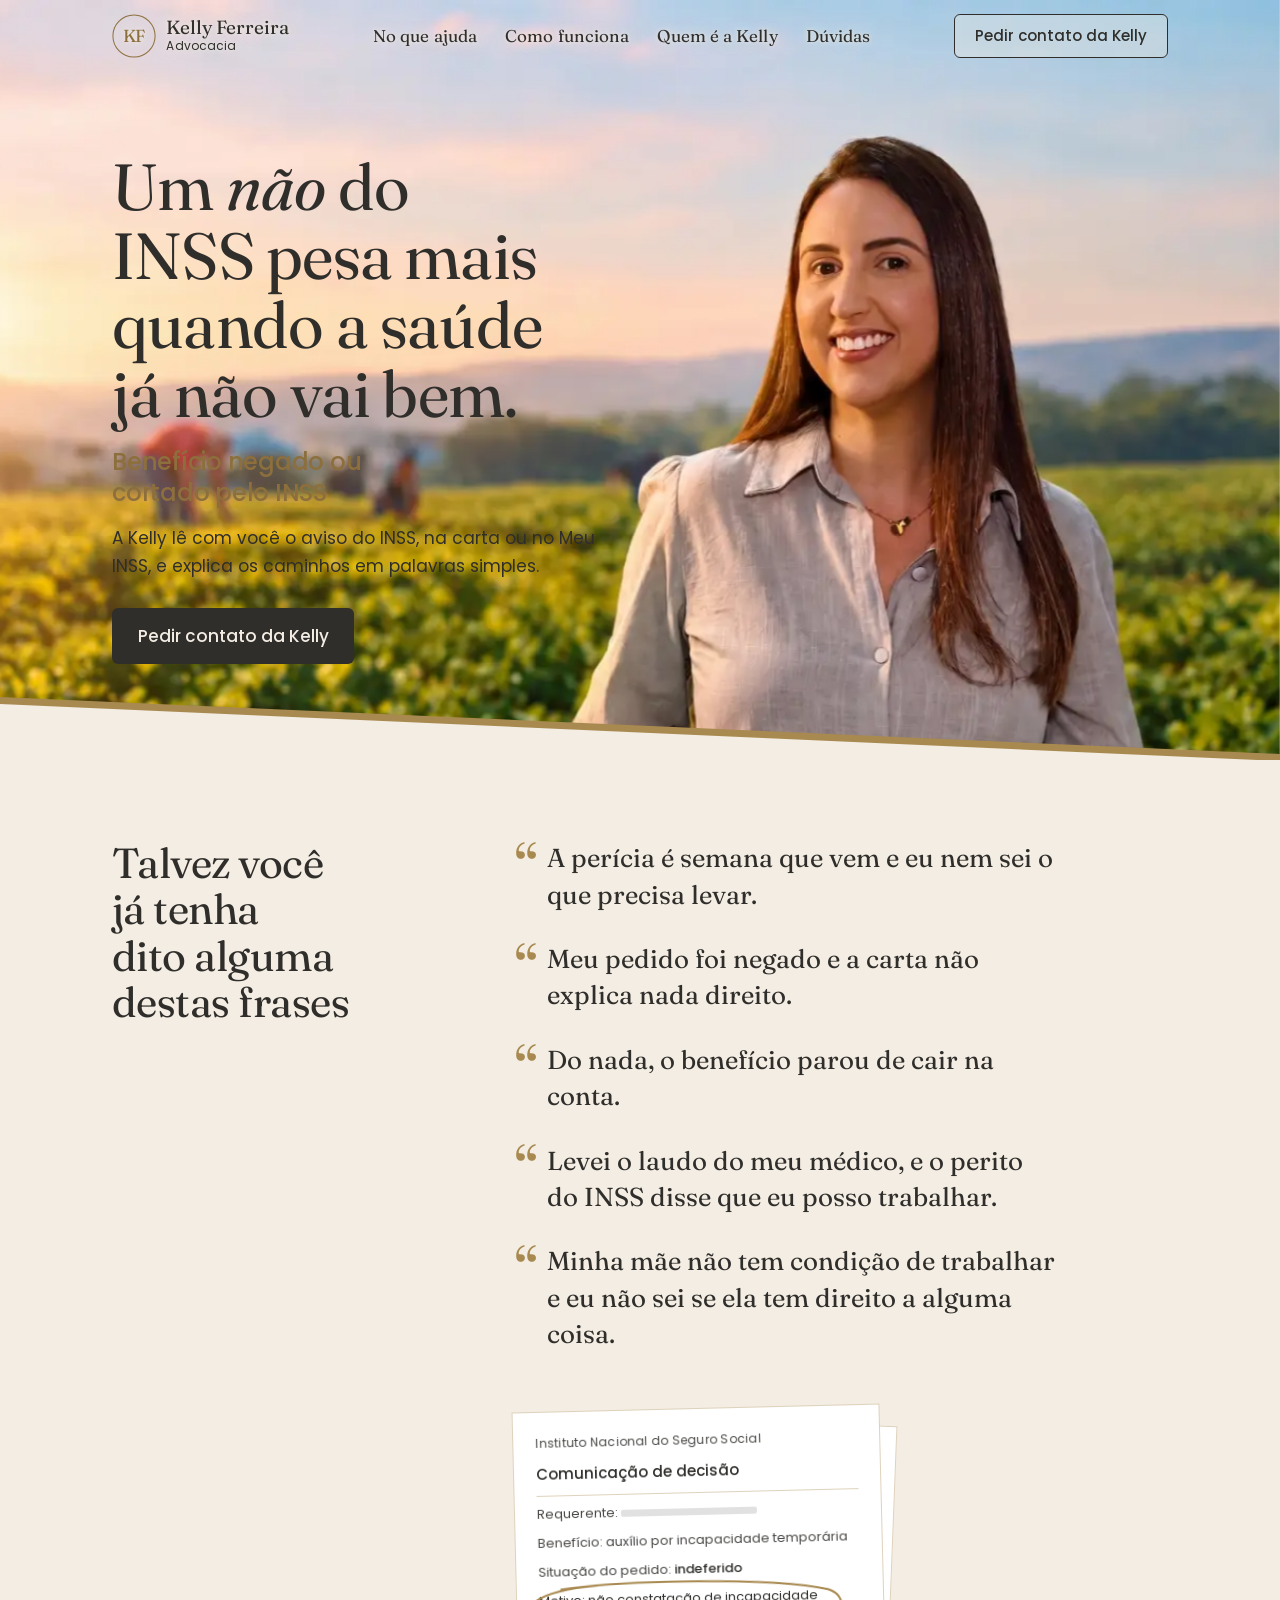
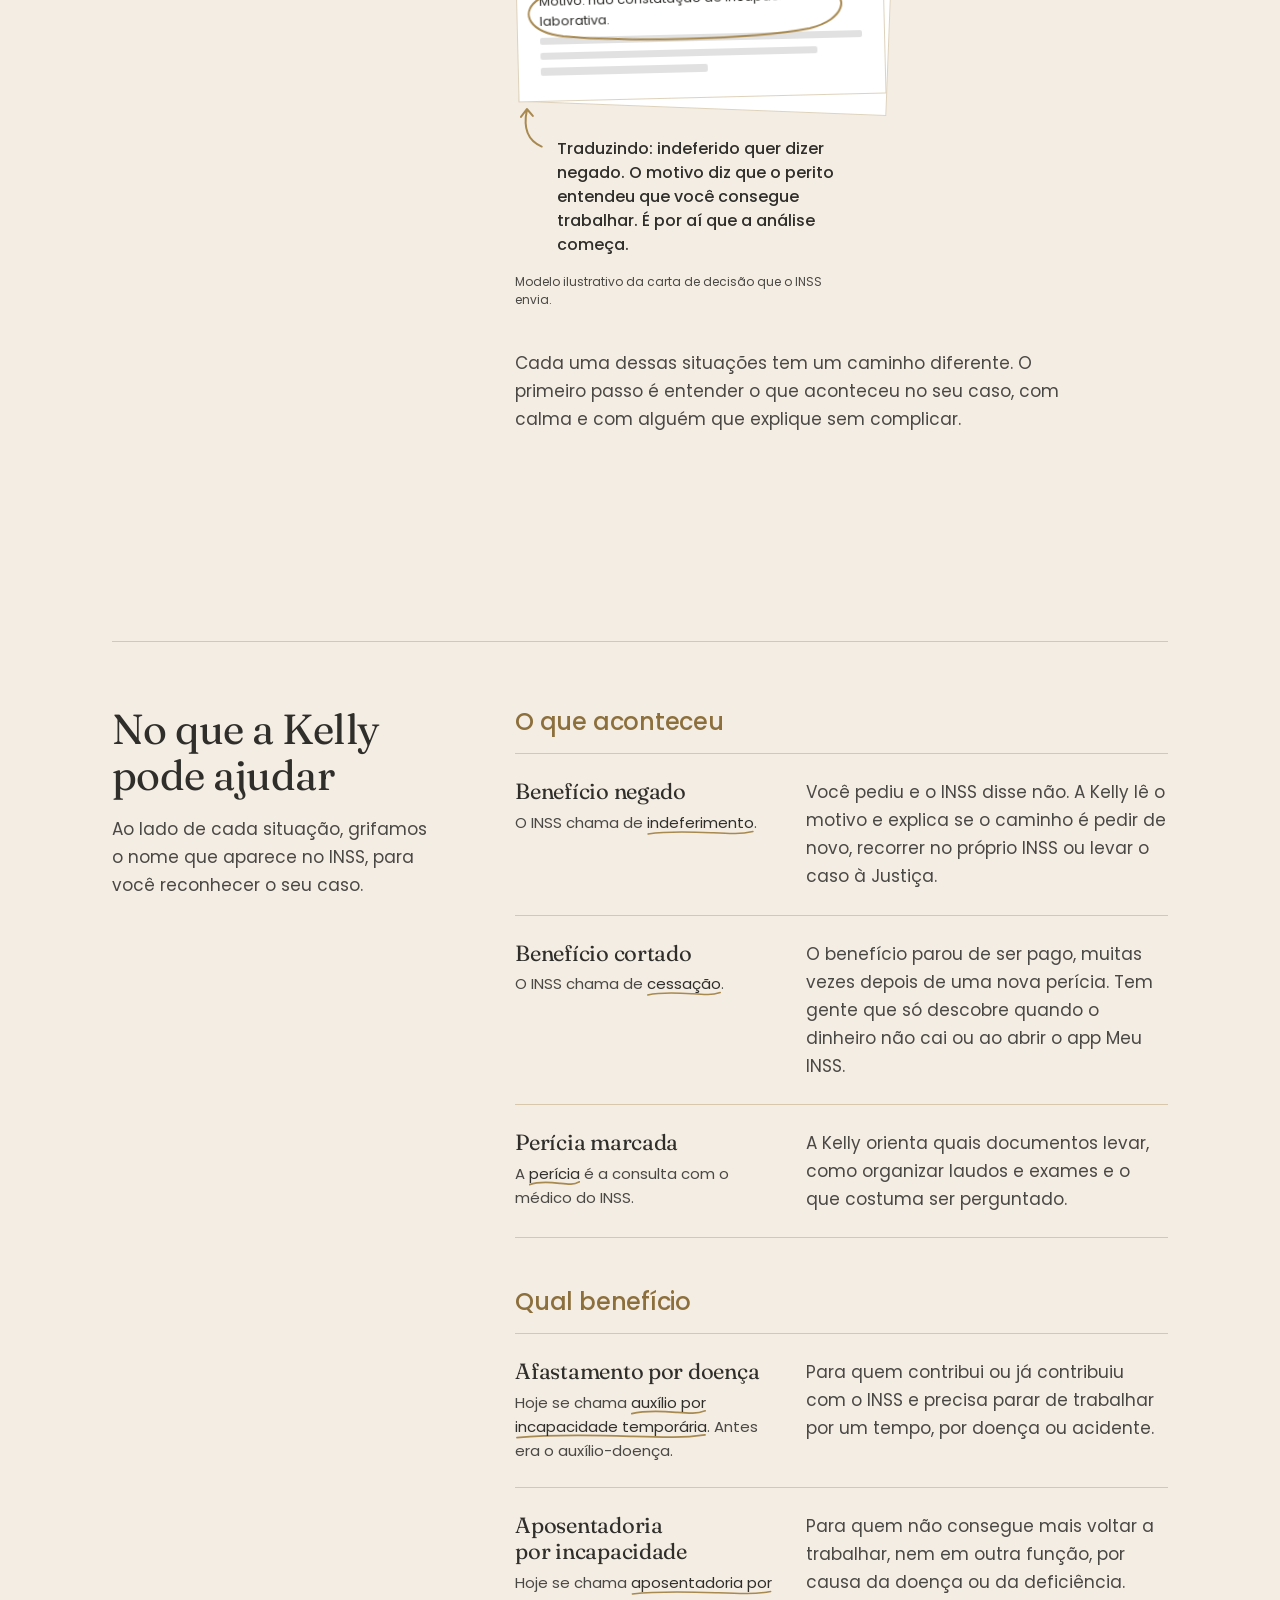
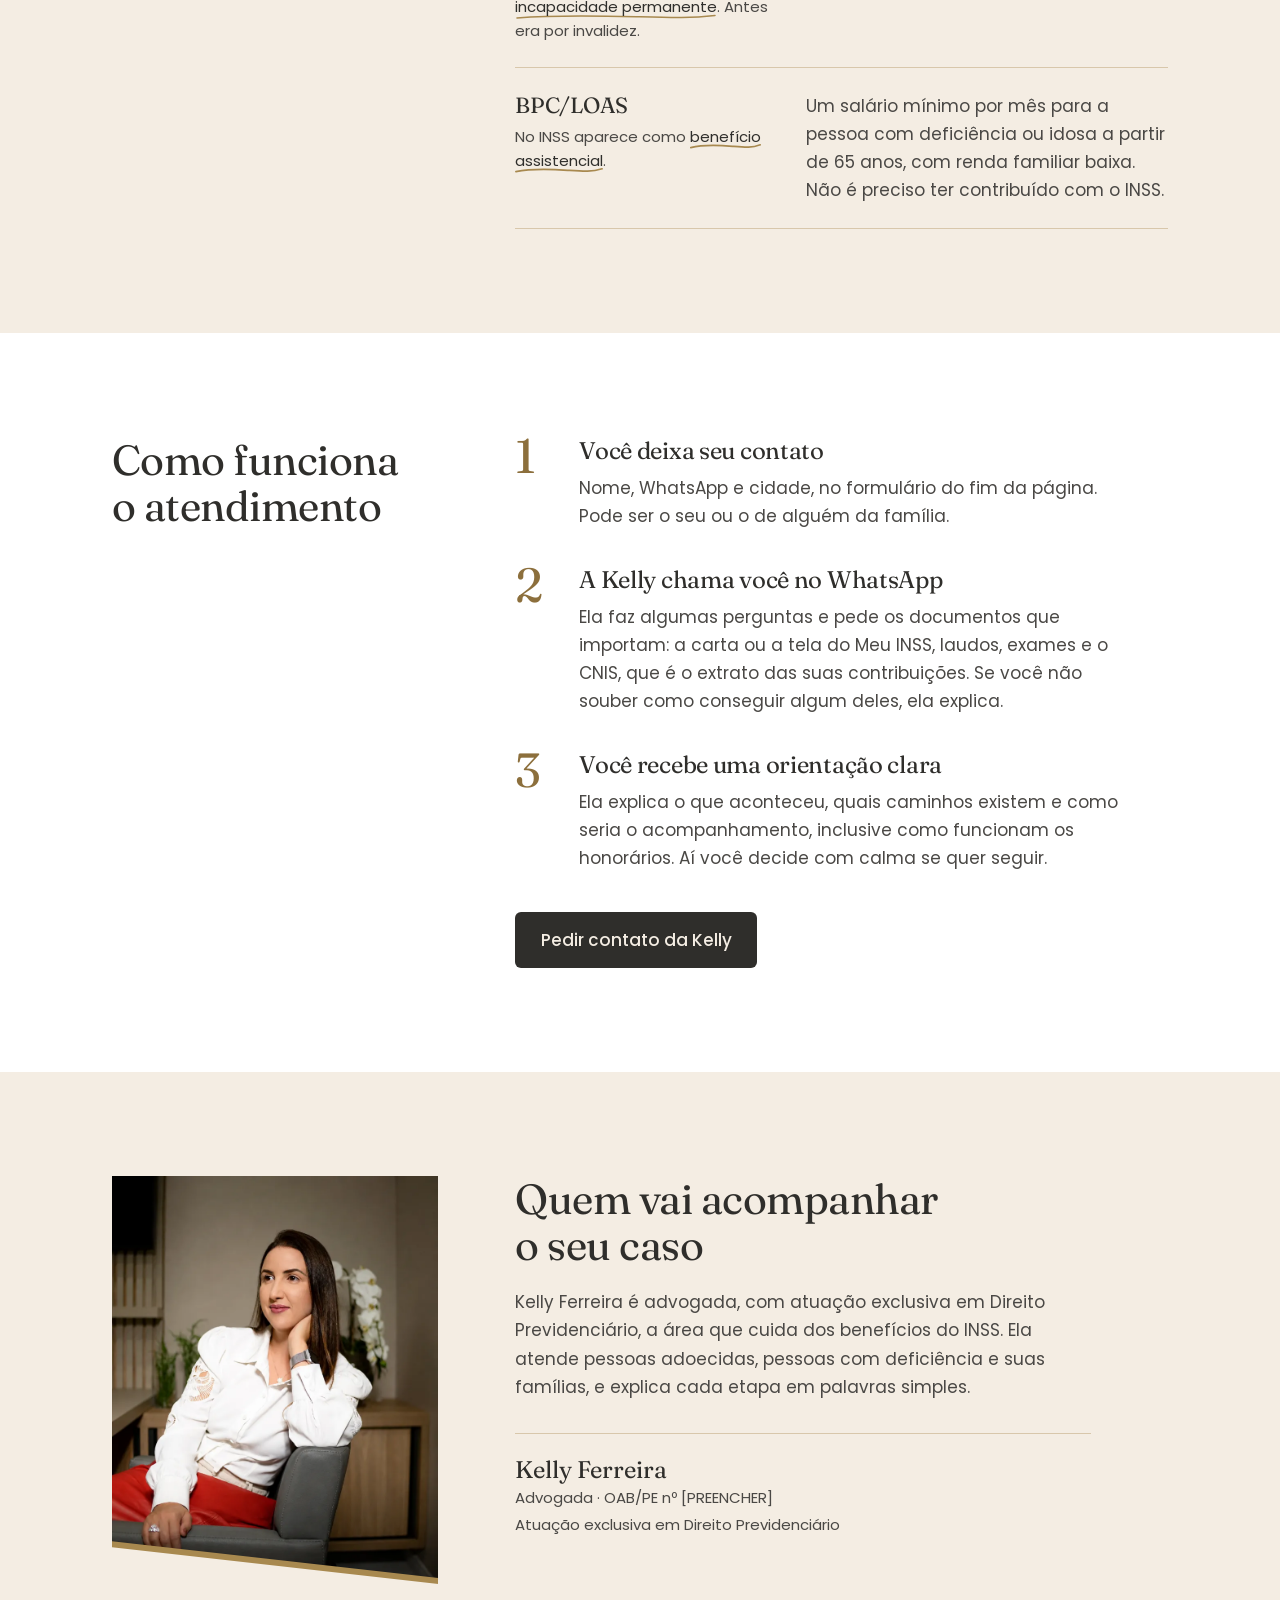
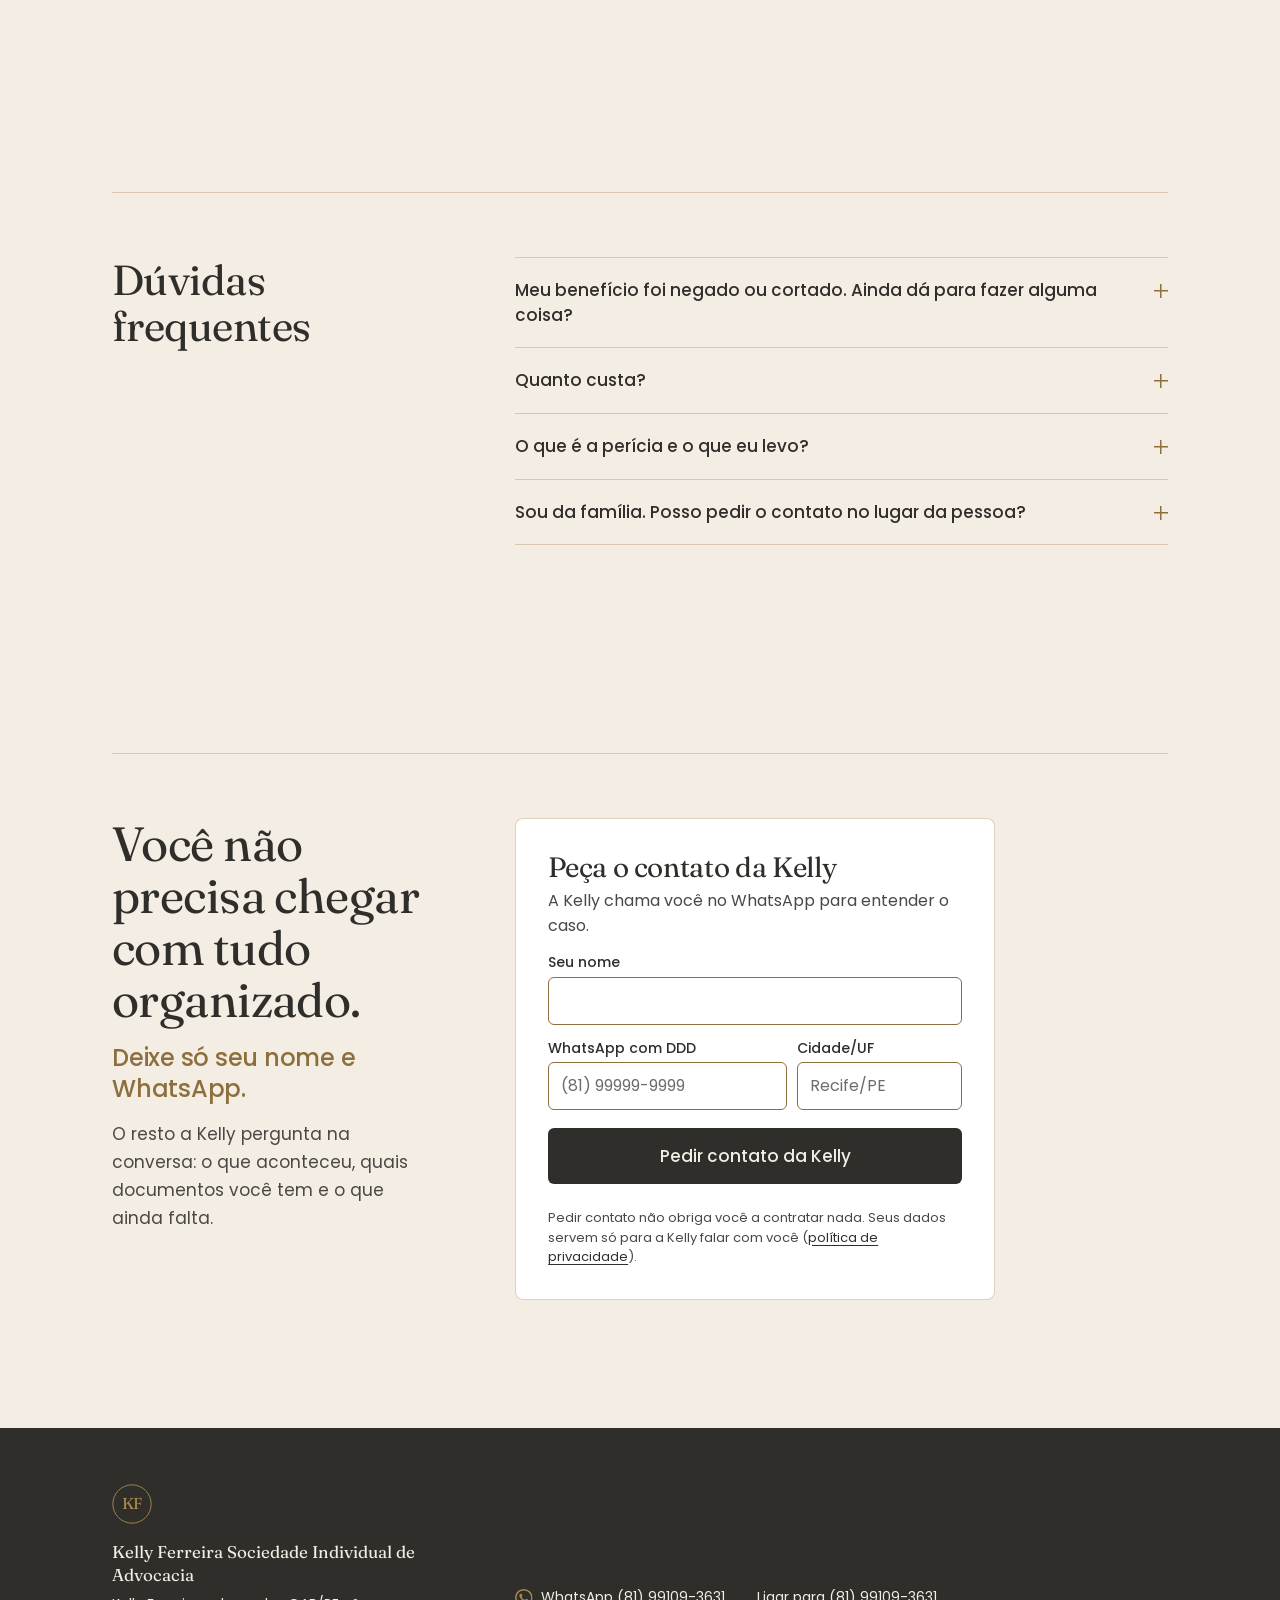
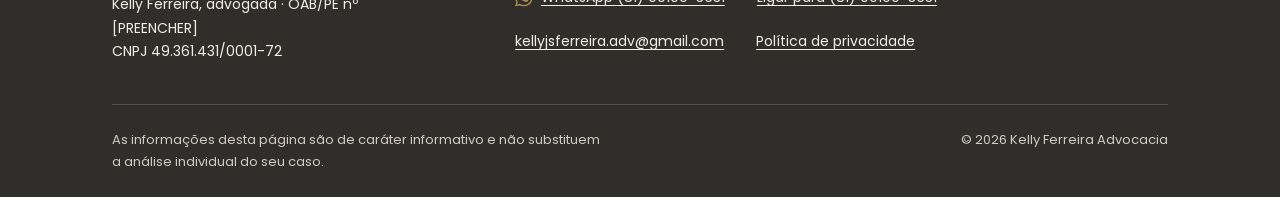
==== commit ab7aa5aa: "Retrato com base inclinada dourada; hero sem sombra no texto O retrato de Quem vai acompanhar o seu " ====
--- a/index.html
+++ b/index.html
@@ -158,12 +158,11 @@
 @media (min-width:900px){
   /* Desktop: a foto ocupa o fundo inteiro da hero, sem véu nem degradê, com a Kelly à direita e o texto por cima.
      A altura da hero segue a proporção da foto (2000x1126), limitada à altura da tela, para ela aparecer quase inteira.
-     Legibilidade: só um halo creme suave nas letras, sem cobrir a imagem. */
+     Texto direto sobre a foto, sem véu e sem sombra; o corpo usa a cor do título para ganhar contraste. */
   .hero{display:flex;align-items:center;min-height:min(calc(100vw * 1126 / 2000),100vh);padding-block:9.5rem 6rem;overflow:hidden}
   .hero__grid{width:100%;margin-top:0}
-  .hero__texto{max-width:min(34rem,48%);text-shadow:0 0 .3rem rgba(244,237,227,.95),0 0 1rem rgba(244,237,227,.7)}
+  .hero__texto{max-width:min(34rem,48%)}
   .hero__corpo{color:var(--ink)}
-  .hero__texto .btn{text-shadow:none}
   .hero__foto{position:absolute;z-index:-1;inset:0;height:auto}
   .hero__foto img{object-position:var(--foto-pos-desktop)}
   .hero__foto::after{content:none}
@@ -180,9 +179,9 @@
 @media (min-width:900px){.fixo{display:none}}
 @media (prefers-reduced-motion:reduce){.fixo,.fixo.is-on{transition:none}}
 </style>
-<link rel="stylesheet" href="styles.css?v=2" media="print" onload="this.media='all'">
+<link rel="stylesheet" href="styles.css?v=3" media="print" onload="this.media='all'">
 <noscript>
-  <link rel="stylesheet" href="styles.css?v=2">
+  <link rel="stylesheet" href="styles.css?v=3">
   <link rel="stylesheet" href="https://fonts.googleapis.com/css2?family=Fraunces:ital,opsz,wght,SOFT@0,72,400,100;1,72,400,100&family=Poppins:wght@400;500&display=swap&subset=latin-ext">
 </noscript>
 <script src="main.js?v=2" defer></script>
@@ -373,8 +372,11 @@
   <section class="secao sobre" id="quem-e" aria-labelledby="titulo-sobre">
     <div class="wrap grade">
       <div class="grade__cabeca">
-        <img class="sobre__foto" src="img/kelly.webp" width="800" height="1000" loading="lazy" decoding="async"
-             alt="Kelly Ferreira, advogada, sentada em seu escritório, de camisa branca">
+        <!-- Base em corte inclinado com faixa dourada, como a divisória da hero -->
+        <div class="sobre__retrato">
+          <img class="sobre__foto" src="img/kelly.webp" width="800" height="1000" loading="lazy" decoding="async"
+               alt="Kelly Ferreira, advogada, sentada em seu escritório, de camisa branca">
+        </div>
 
       </div>
       <div class="grade__corpo sobre__texto">
--- a/styles.css
+++ b/styles.css
@@ -79,13 +79,17 @@
 .passos__acao{margin-top:2.5rem}
 @media (max-width:599px){.passos__acao .btn{width:100%}}
 
-/* 5. Quem é Kelly: a foto ocupa a coluna dos títulos */
-.sobre__foto,.foto-provisoria{width:100%;max-width:17rem;aspect-ratio:4/5;height:auto;object-fit:cover}
-.foto-provisoria{display:grid;place-items:center;padding:1rem;border:1px dashed var(--gold-deep);background:rgba(168,137,79,.1);text-align:center;font-size:.8125rem;color:var(--body)}
+/* 5. Quem é Kelly: a foto ocupa a coluna dos títulos.
+   Base em corte inclinado com faixa dourada, no mesmo esquema da divisória da hero:
+   o fundo dourado do quadro aparece só numa faixa de 6px abaixo da borda inclinada da foto. */
+.sobre__retrato{--corte:clamp(1.75rem,9%,2.75rem);width:100%;max-width:17rem;background:var(--gold);
+  clip-path:polygon(0 0,100% 0,100% 100%,0 calc(100% - var(--corte)))}
+.sobre__foto{display:block;width:100%;aspect-ratio:4/5;height:auto;object-fit:cover;
+  clip-path:polygon(0 0,100% 0,100% calc(100% - 6px),0 calc(100% - var(--corte) - 6px))}
 .sobre__texto>p:first-of-type{margin-top:1.25rem;max-width:36rem}
 .assinatura{margin-top:2rem;padding-top:1.25rem;border-top:1px solid var(--hair);display:grid;gap:.1rem;font-size:.9375rem;max-width:36rem}
 .assinatura__nome{font:400 1.5rem/1.3 var(--serif);color:var(--ink)}
-@media (min-width:900px){.sobre__foto,.foto-provisoria{max-width:none}}
+@media (min-width:900px){.sobre__retrato{max-width:none}}
 
 /* 6. FAQ: <details> nativo, abertura suave e uma resposta por vez (main.js) */
 .faq__lista{border-top:1px solid var(--hair)}
--- a/styles.css
+++ b/styles.css
@@ -79,13 +79,17 @@
 .passos__acao{margin-top:2.5rem}
 @media (max-width:599px){.passos__acao .btn{width:100%}}
 
-/* 5. Quem é Kelly: a foto ocupa a coluna dos títulos */
-.sobre__foto,.foto-provisoria{width:100%;max-width:17rem;aspect-ratio:4/5;height:auto;object-fit:cover}
-.foto-provisoria{display:grid;place-items:center;padding:1rem;border:1px dashed var(--gold-deep);background:rgba(168,137,79,.1);text-align:center;font-size:.8125rem;color:var(--body)}
+/* 5. Quem é Kelly: a foto ocupa a coluna dos títulos.
+   Base em corte inclinado com faixa dourada, no mesmo esquema da divisória da hero:
+   o fundo dourado do quadro aparece só numa faixa de 6px abaixo da borda inclinada da foto. */
+.sobre__retrato{--corte:clamp(1.75rem,9%,2.75rem);width:100%;max-width:17rem;background:var(--gold);
+  clip-path:polygon(0 0,100% 0,100% 100%,0 calc(100% - var(--corte)))}
+.sobre__foto{display:block;width:100%;aspect-ratio:4/5;height:auto;object-fit:cover;
+  clip-path:polygon(0 0,100% 0,100% calc(100% - 6px),0 calc(100% - var(--corte) - 6px))}
 .sobre__texto>p:first-of-type{margin-top:1.25rem;max-width:36rem}
 .assinatura{margin-top:2rem;padding-top:1.25rem;border-top:1px solid var(--hair);display:grid;gap:.1rem;font-size:.9375rem;max-width:36rem}
 .assinatura__nome{font:400 1.5rem/1.3 var(--serif);color:var(--ink)}
-@media (min-width:900px){.sobre__foto,.foto-provisoria{max-width:none}}
+@media (min-width:900px){.sobre__retrato{max-width:none}}
 
 /* 6. FAQ: <details> nativo, abertura suave e uma resposta por vez (main.js) */
 .faq__lista{border-top:1px solid var(--hair)}
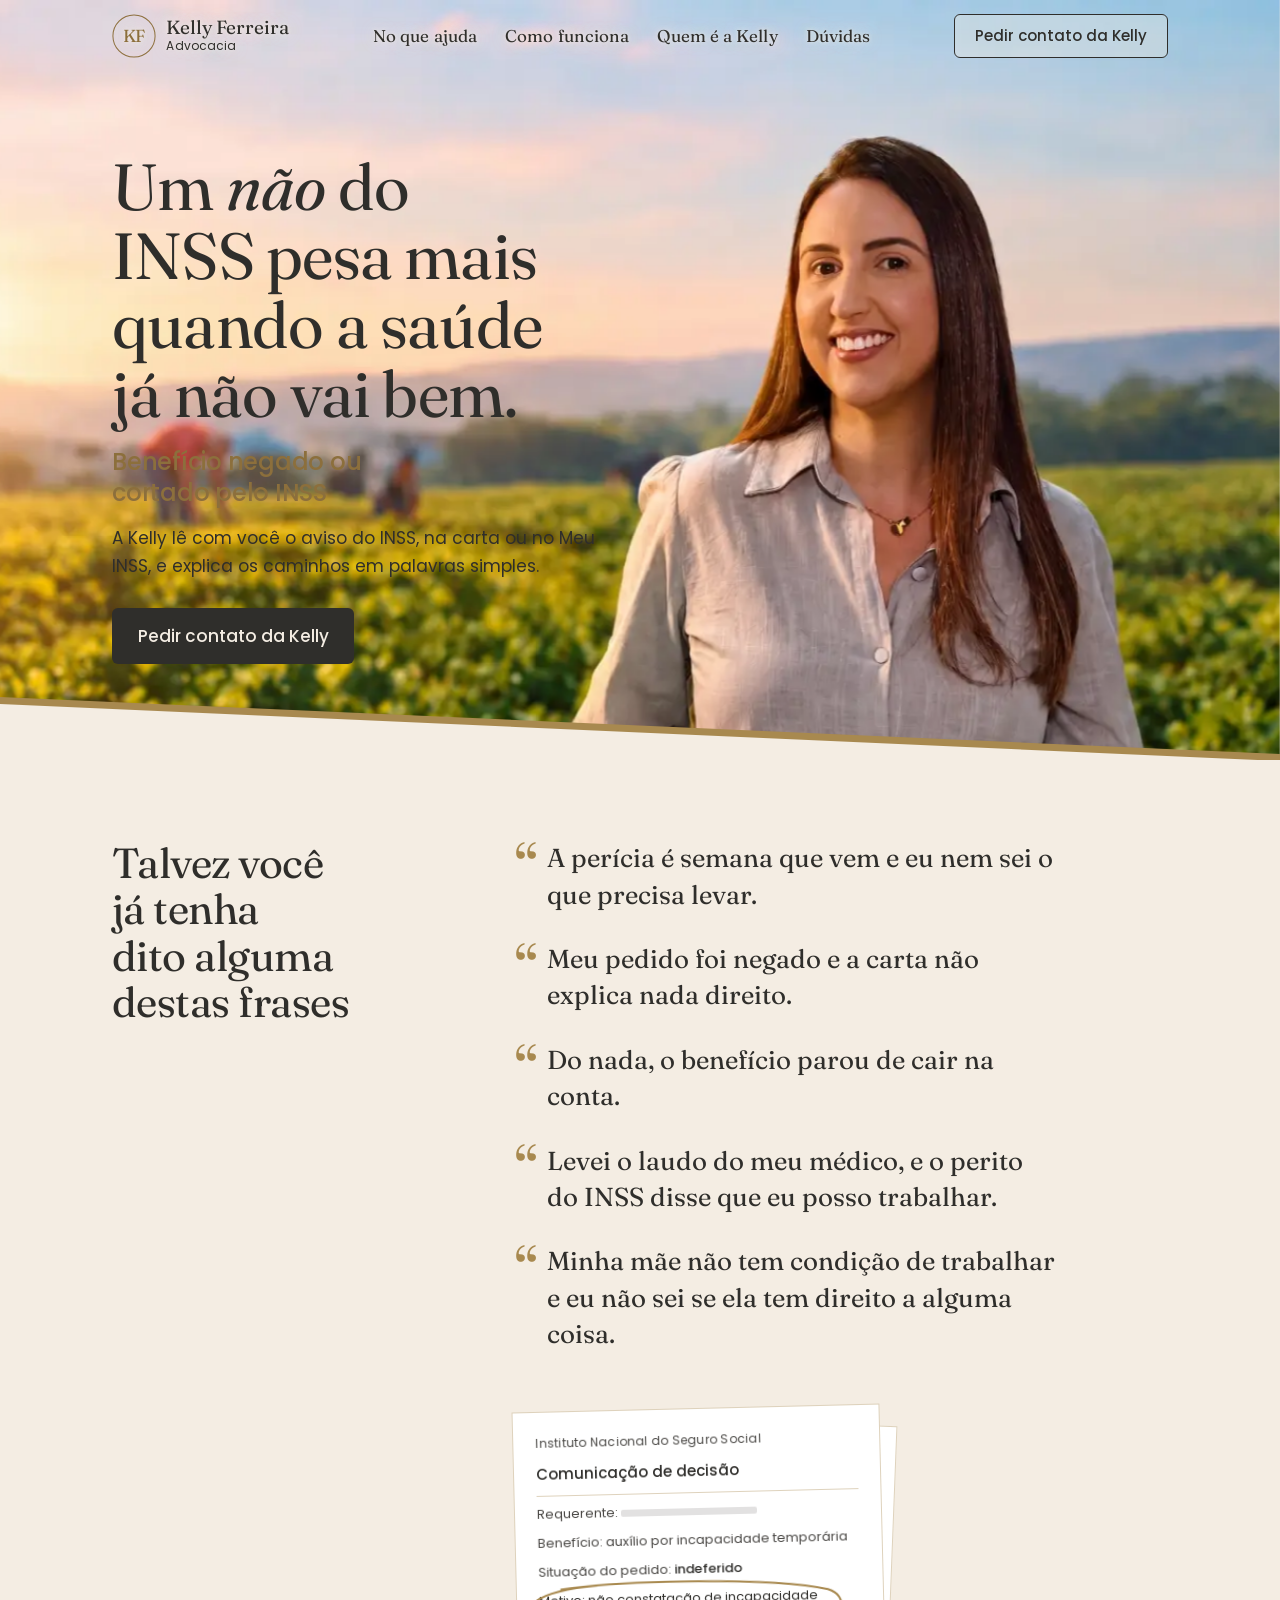
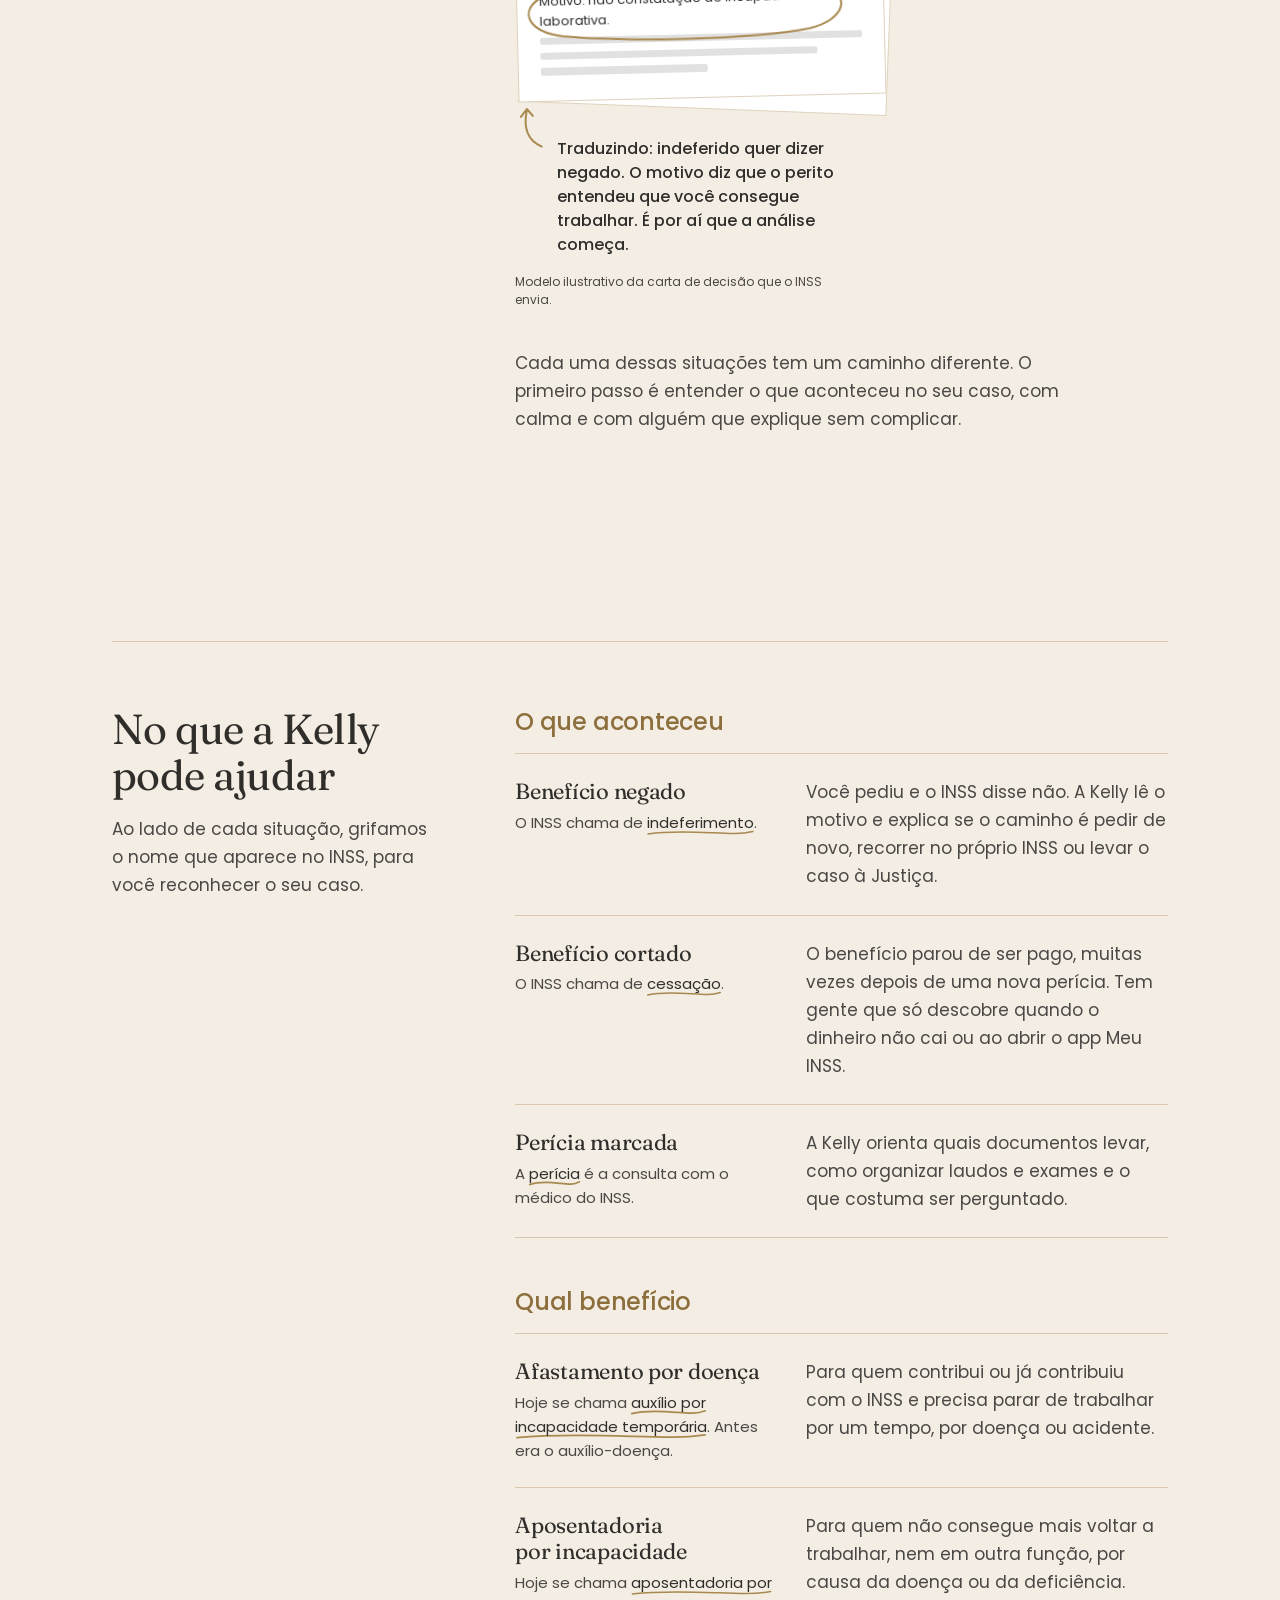
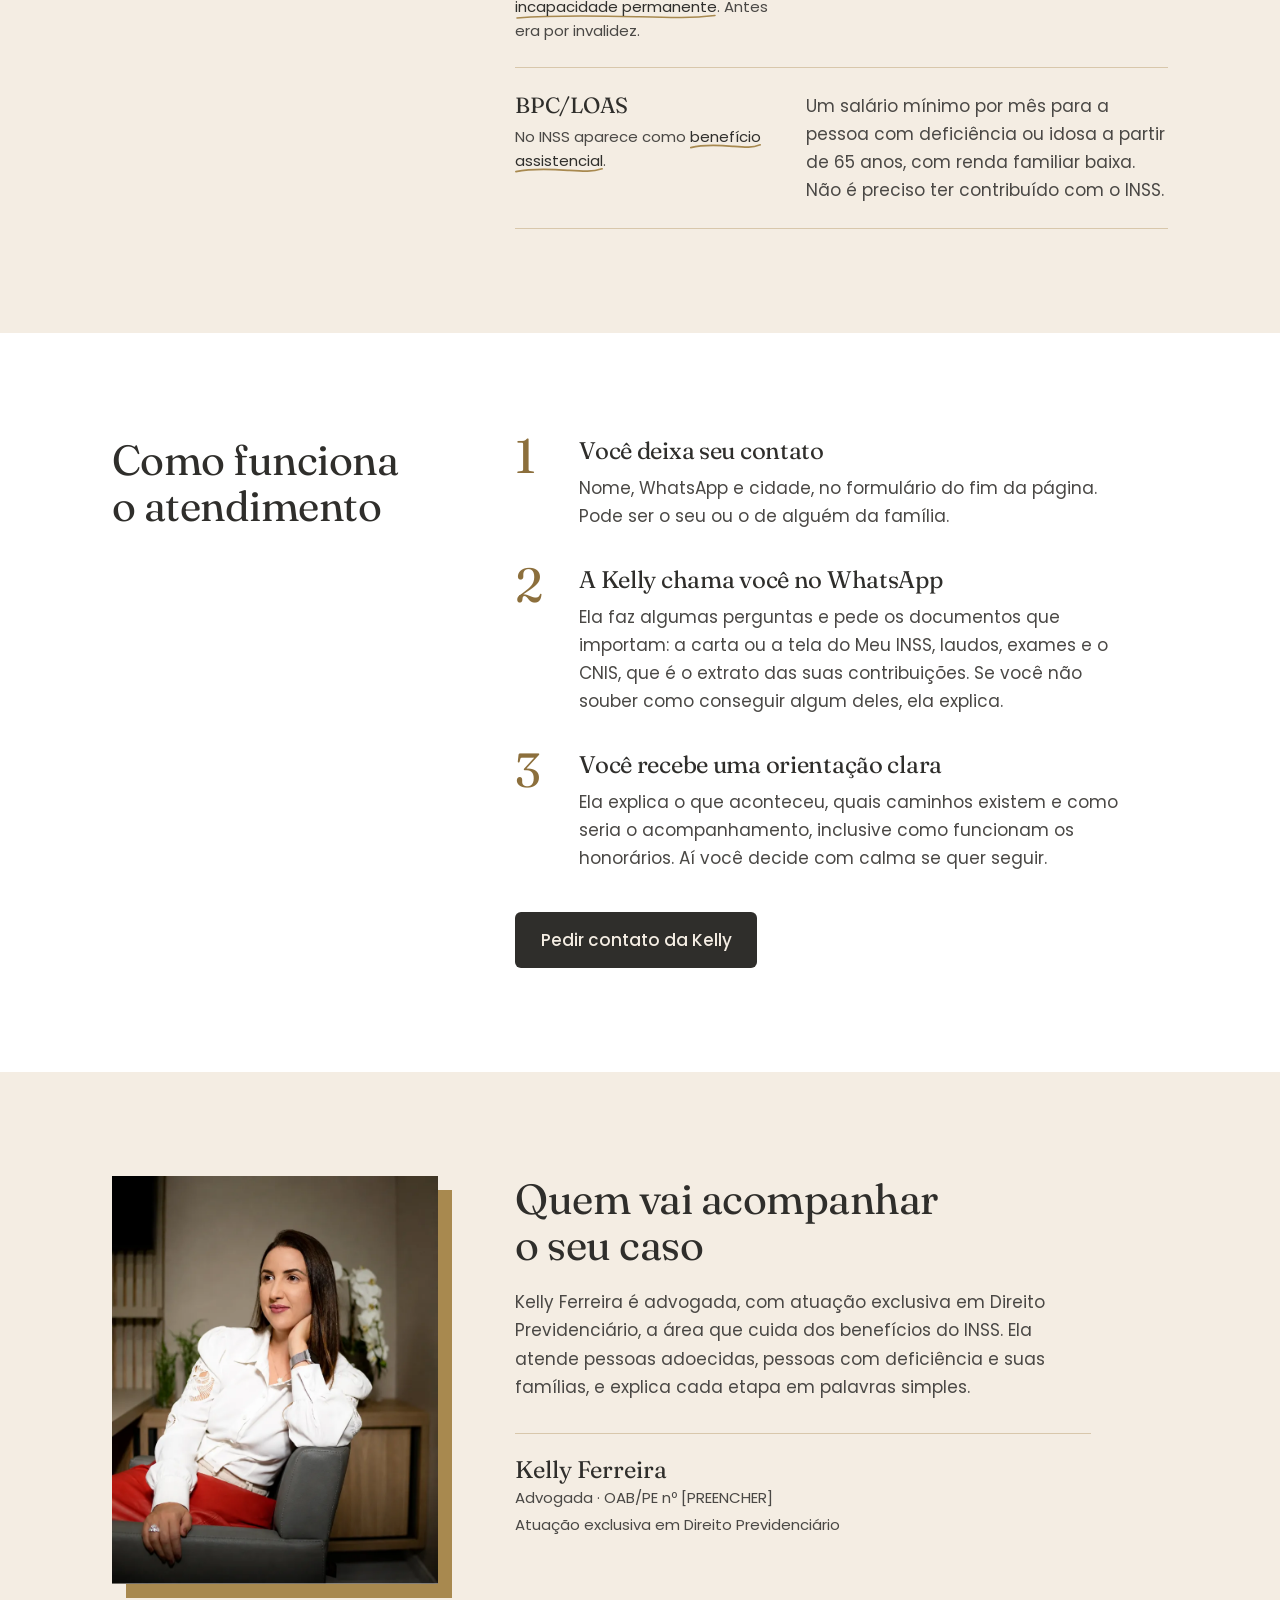
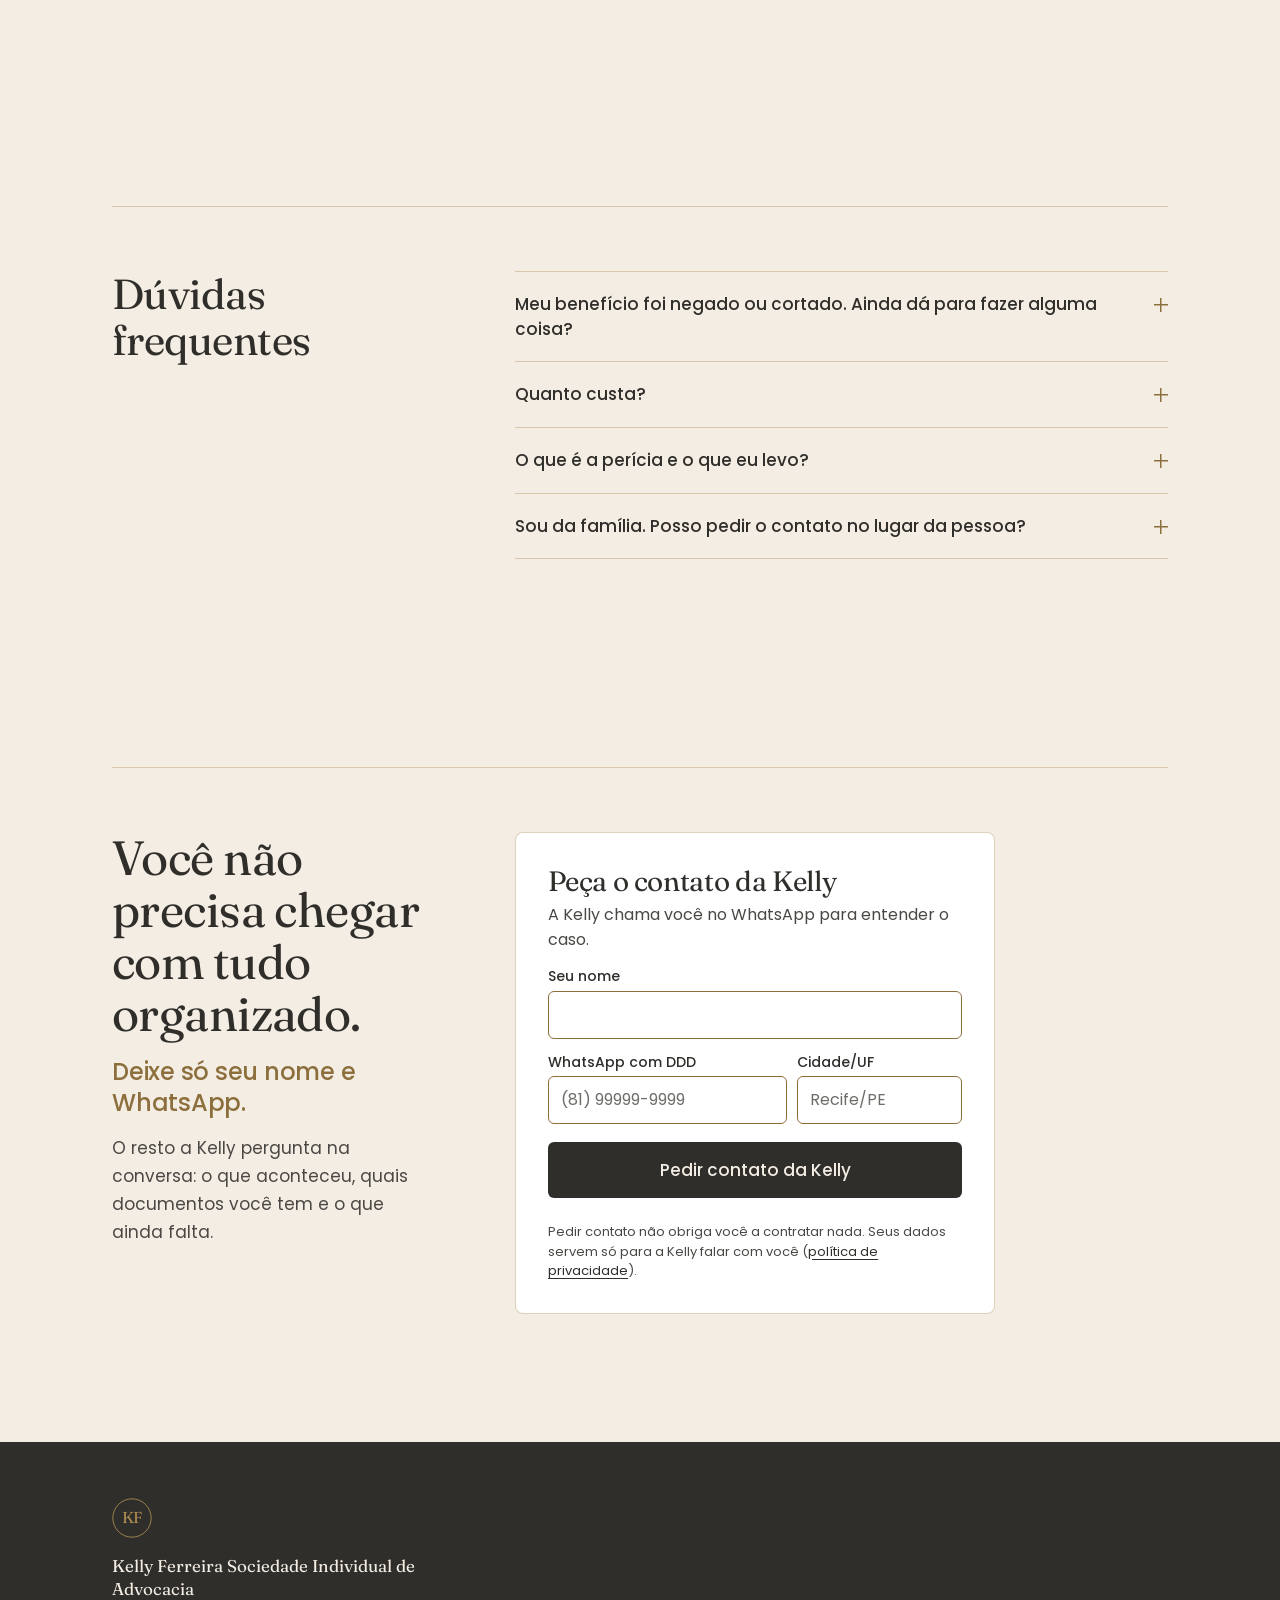
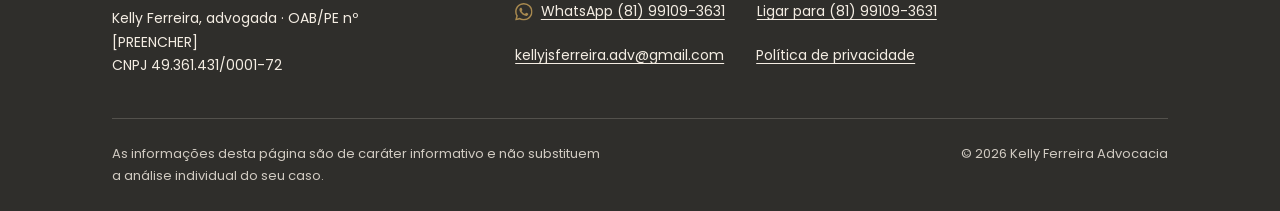
==== commit ea9b9f46: "Retrato: base reta e sombra dourada sólida Troca o corte inclinado do retrato por uma sombra sólida " ====
--- a/index.html
+++ b/index.html
@@ -179,9 +179,9 @@
 @media (min-width:900px){.fixo{display:none}}
 @media (prefers-reduced-motion:reduce){.fixo,.fixo.is-on{transition:none}}
 </style>
-<link rel="stylesheet" href="styles.css?v=3" media="print" onload="this.media='all'">
+<link rel="stylesheet" href="styles.css?v=4" media="print" onload="this.media='all'">
 <noscript>
-  <link rel="stylesheet" href="styles.css?v=3">
+  <link rel="stylesheet" href="styles.css?v=4">
   <link rel="stylesheet" href="https://fonts.googleapis.com/css2?family=Fraunces:ital,opsz,wght,SOFT@0,72,400,100;1,72,400,100&family=Poppins:wght@400;500&display=swap&subset=latin-ext">
 </noscript>
 <script src="main.js?v=2" defer></script>
@@ -372,7 +372,7 @@
   <section class="secao sobre" id="quem-e" aria-labelledby="titulo-sobre">
     <div class="wrap grade">
       <div class="grade__cabeca">
-        <!-- Base em corte inclinado com faixa dourada, como a divisória da hero -->
+        <!-- Sombra sólida dourada (sem desfoque), no dourado da divisória da hero -->
         <div class="sobre__retrato">
           <img class="sobre__foto" src="img/kelly.webp" width="800" height="1000" loading="lazy" decoding="async"
                alt="Kelly Ferreira, advogada, sentada em seu escritório, de camisa branca">
--- a/styles.css
+++ b/styles.css
@@ -80,12 +80,9 @@
 @media (max-width:599px){.passos__acao .btn{width:100%}}
 
 /* 5. Quem é Kelly: a foto ocupa a coluna dos títulos.
-   Base em corte inclinado com faixa dourada, no mesmo esquema da divisória da hero:
-   o fundo dourado do quadro aparece só numa faixa de 6px abaixo da borda inclinada da foto. */
-.sobre__retrato{--corte:clamp(1.75rem,9%,2.75rem);width:100%;max-width:17rem;background:var(--gold);
-  clip-path:polygon(0 0,100% 0,100% 100%,0 calc(100% - var(--corte)))}
-.sobre__foto{display:block;width:100%;aspect-ratio:4/5;height:auto;object-fit:cover;
-  clip-path:polygon(0 0,100% 0,100% calc(100% - 6px),0 calc(100% - var(--corte) - 6px))}
+   Sombra sólida no dourado da divisória da hero: bloco deslocado para baixo e para a direita, sem desfoque nem degradê. */
+.sobre__retrato{width:100%;max-width:17rem;margin-bottom:.875rem}
+.sobre__foto{display:block;width:100%;aspect-ratio:4/5;height:auto;object-fit:cover;box-shadow:.875rem .875rem 0 var(--gold)}
 .sobre__texto>p:first-of-type{margin-top:1.25rem;max-width:36rem}
 .assinatura{margin-top:2rem;padding-top:1.25rem;border-top:1px solid var(--hair);display:grid;gap:.1rem;font-size:.9375rem;max-width:36rem}
 .assinatura__nome{font:400 1.5rem/1.3 var(--serif);color:var(--ink)}
--- a/styles.css
+++ b/styles.css
@@ -80,12 +80,9 @@
 @media (max-width:599px){.passos__acao .btn{width:100%}}
 
 /* 5. Quem é Kelly: a foto ocupa a coluna dos títulos.
-   Base em corte inclinado com faixa dourada, no mesmo esquema da divisória da hero:
-   o fundo dourado do quadro aparece só numa faixa de 6px abaixo da borda inclinada da foto. */
-.sobre__retrato{--corte:clamp(1.75rem,9%,2.75rem);width:100%;max-width:17rem;background:var(--gold);
-  clip-path:polygon(0 0,100% 0,100% 100%,0 calc(100% - var(--corte)))}
-.sobre__foto{display:block;width:100%;aspect-ratio:4/5;height:auto;object-fit:cover;
-  clip-path:polygon(0 0,100% 0,100% calc(100% - 6px),0 calc(100% - var(--corte) - 6px))}
+   Sombra sólida no dourado da divisória da hero: bloco deslocado para baixo e para a direita, sem desfoque nem degradê. */
+.sobre__retrato{width:100%;max-width:17rem;margin-bottom:.875rem}
+.sobre__foto{display:block;width:100%;aspect-ratio:4/5;height:auto;object-fit:cover;box-shadow:.875rem .875rem 0 var(--gold)}
 .sobre__texto>p:first-of-type{margin-top:1.25rem;max-width:36rem}
 .assinatura{margin-top:2rem;padding-top:1.25rem;border-top:1px solid var(--hair);display:grid;gap:.1rem;font-size:.9375rem;max-width:36rem}
 .assinatura__nome{font:400 1.5rem/1.3 var(--serif);color:var(--ink)}
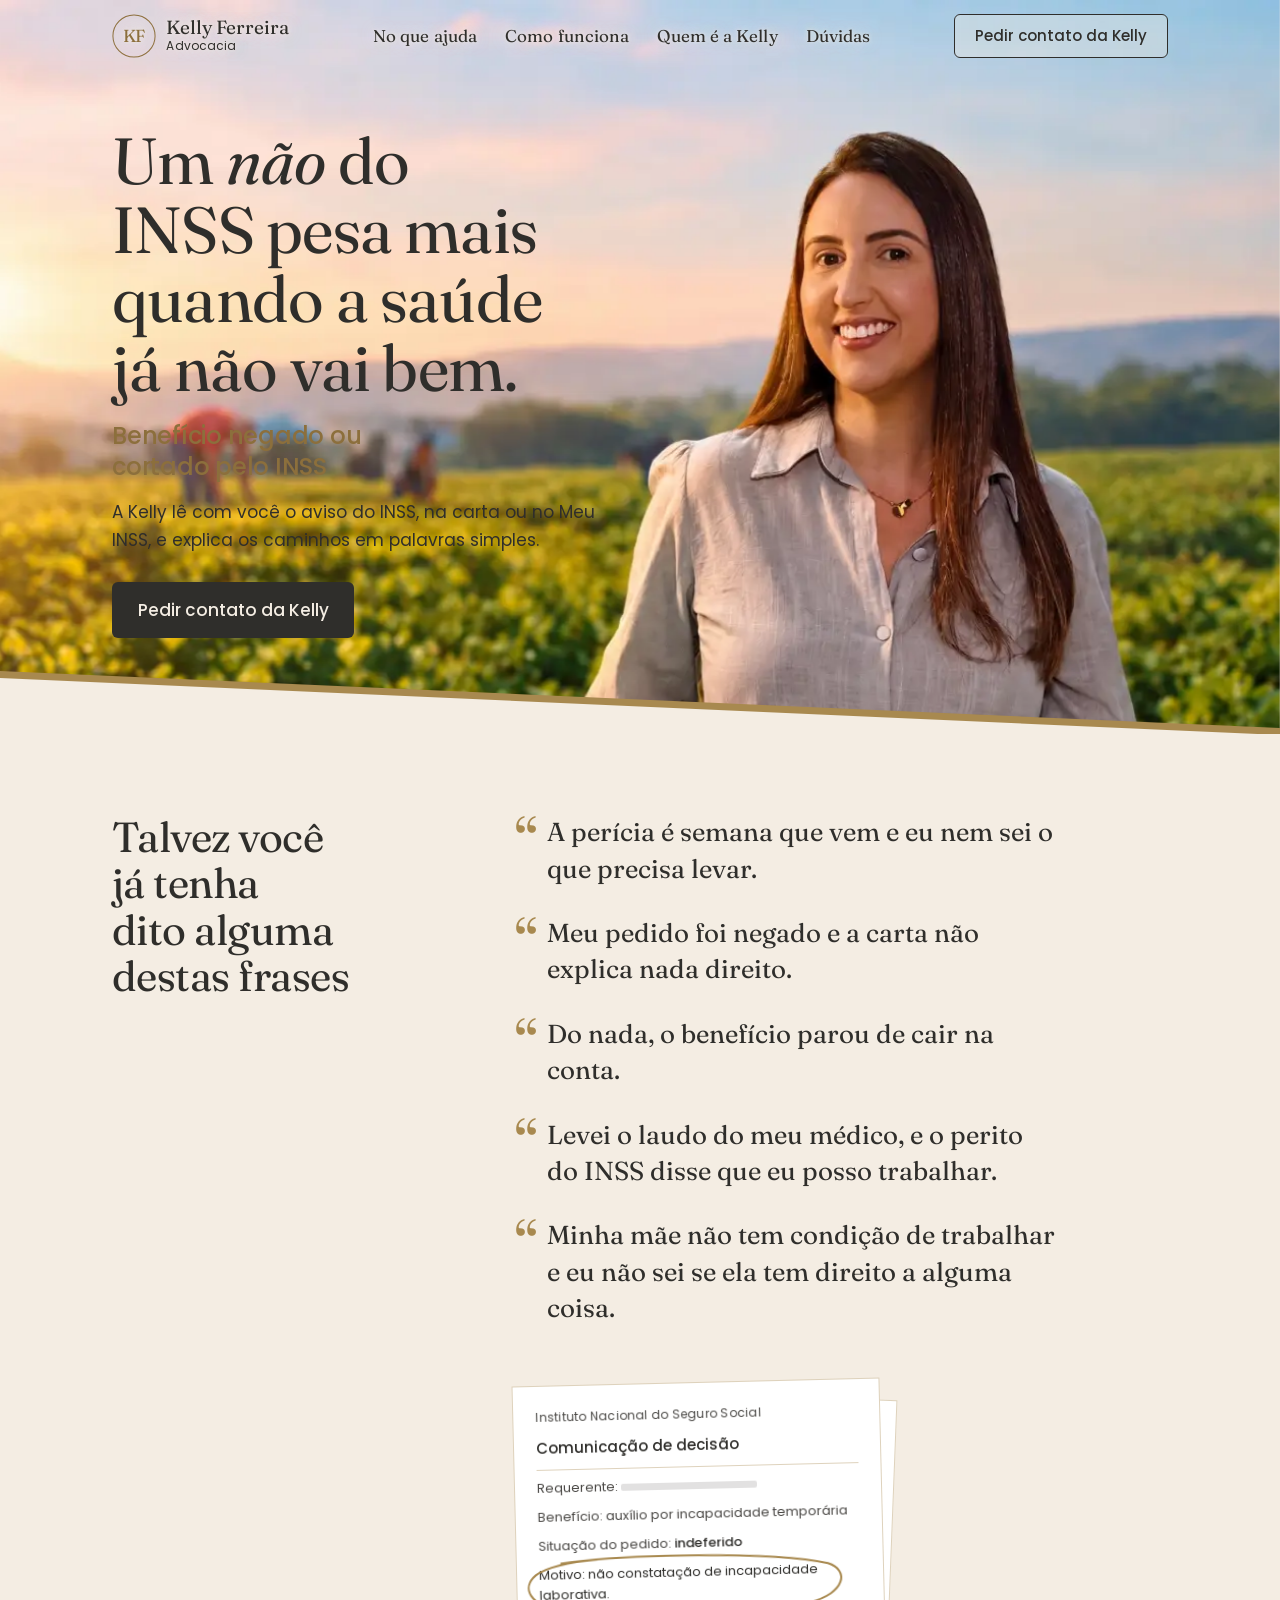
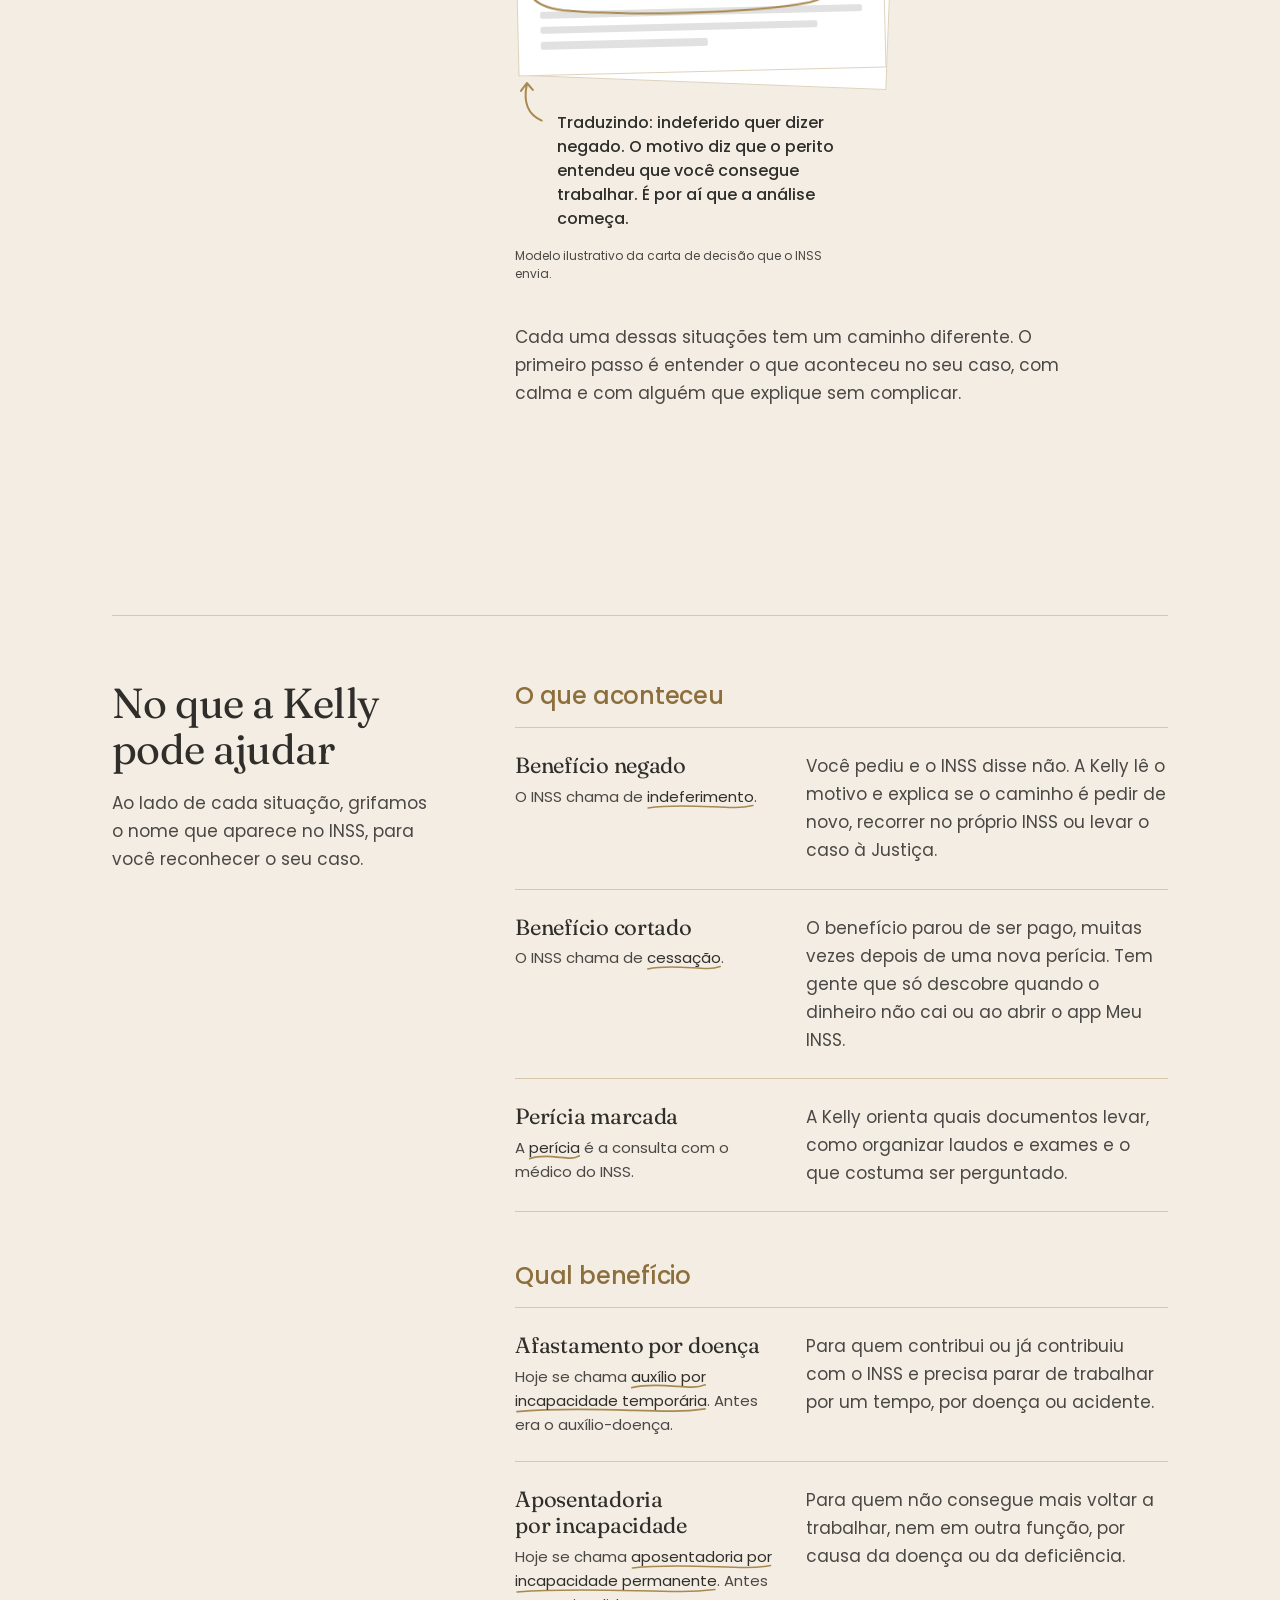
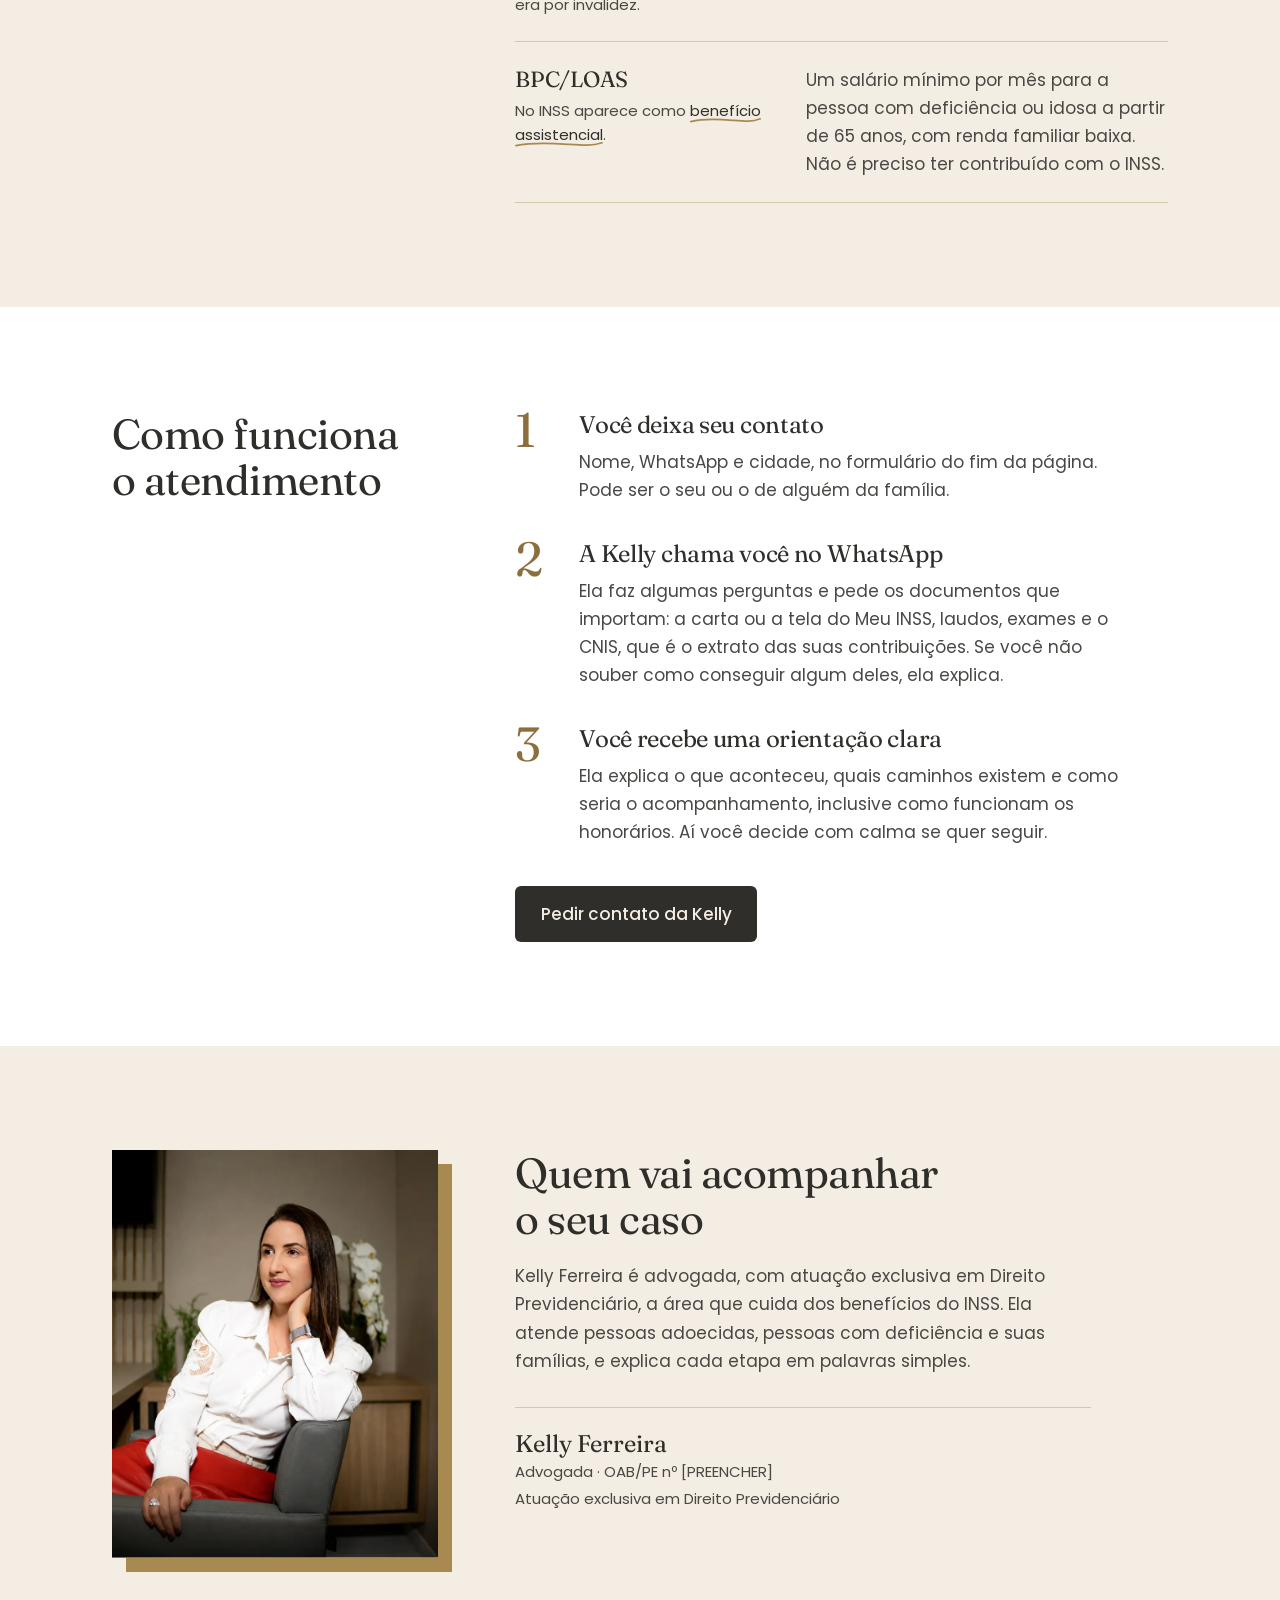
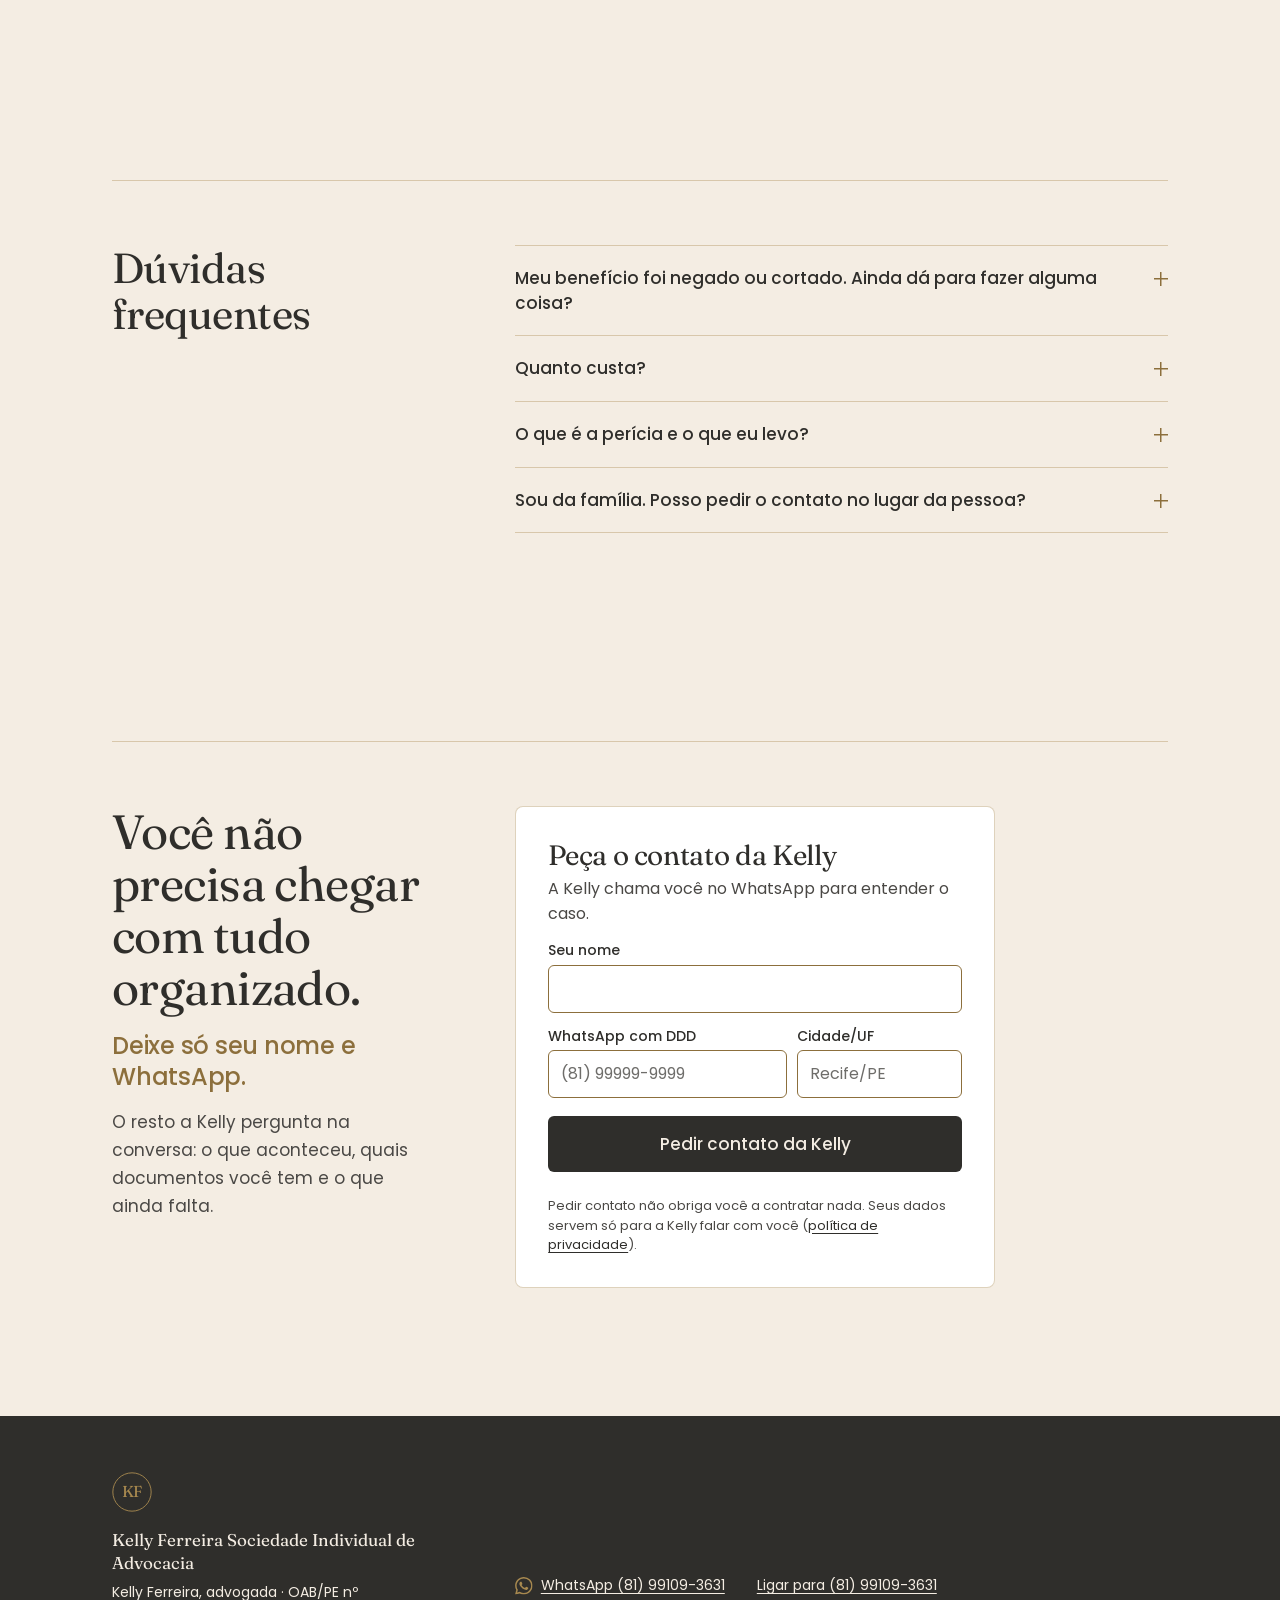
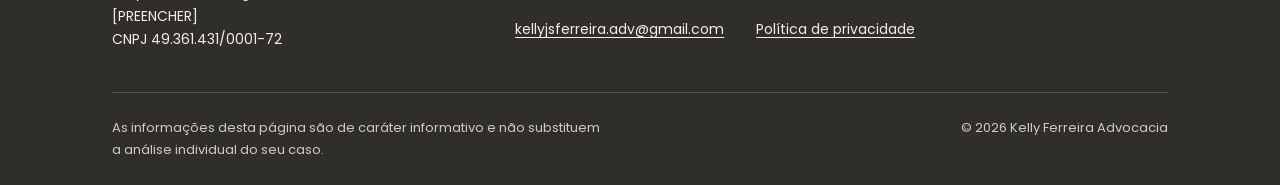
==== commit 953603d4: "Hero: texto e botão mais para cima no desktop Co-Authored-By: Claude Opus 5 <noreply@anthropic.com>" ====
--- a/index.html
+++ b/index.html
@@ -159,7 +159,7 @@
   /* Desktop: a foto ocupa o fundo inteiro da hero, sem véu nem degradê, com a Kelly à direita e o texto por cima.
      A altura da hero segue a proporção da foto (2000x1126), limitada à altura da tela, para ela aparecer quase inteira.
      Texto direto sobre a foto, sem véu e sem sombra; o corpo usa a cor do título para ganhar contraste. */
-  .hero{display:flex;align-items:center;min-height:min(calc(100vw * 1126 / 2000),100vh);padding-block:9.5rem 6rem;overflow:hidden}
+  .hero{display:flex;align-items:flex-start;min-height:min(calc(100vw * 1126 / 2000),100vh);padding-block:clamp(7.5rem,14vh,10rem) 6rem;overflow:hidden}
   .hero__grid{width:100%;margin-top:0}
   .hero__texto{max-width:min(34rem,48%)}
   .hero__corpo{color:var(--ink)}
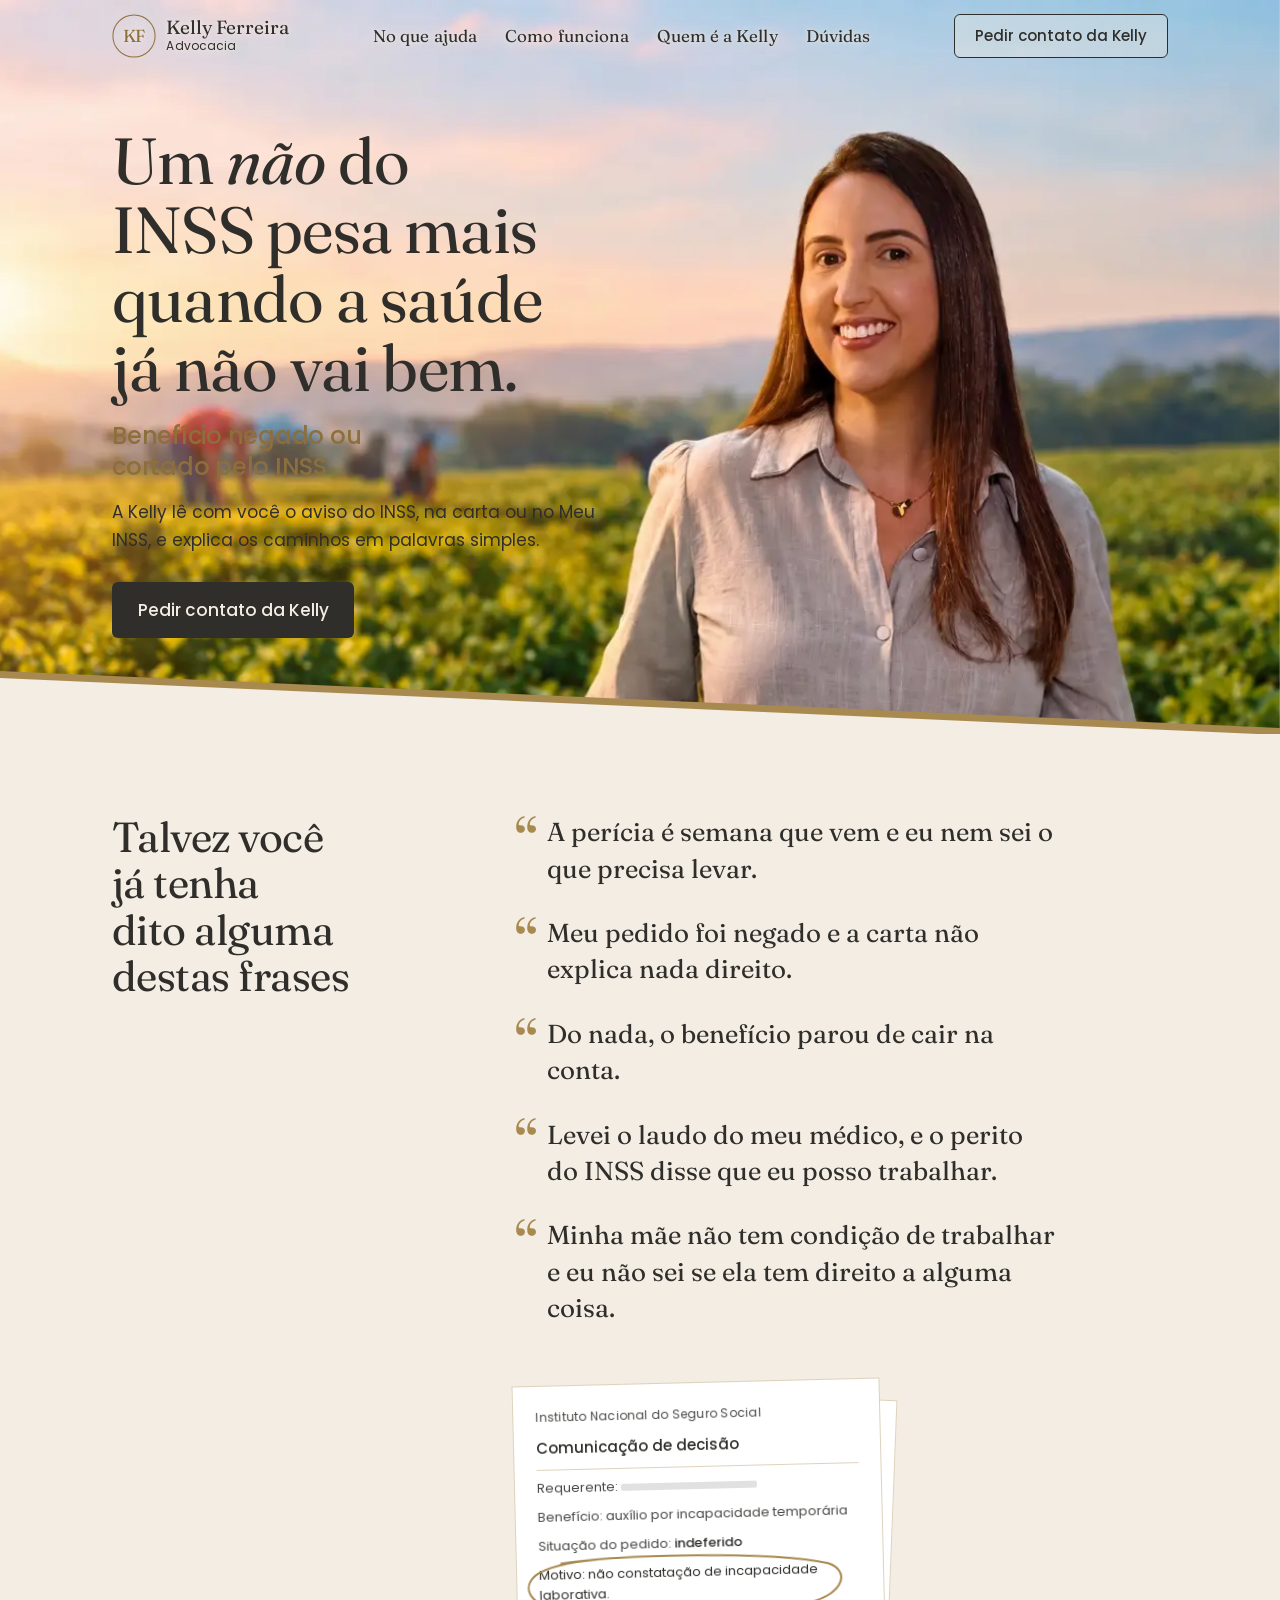
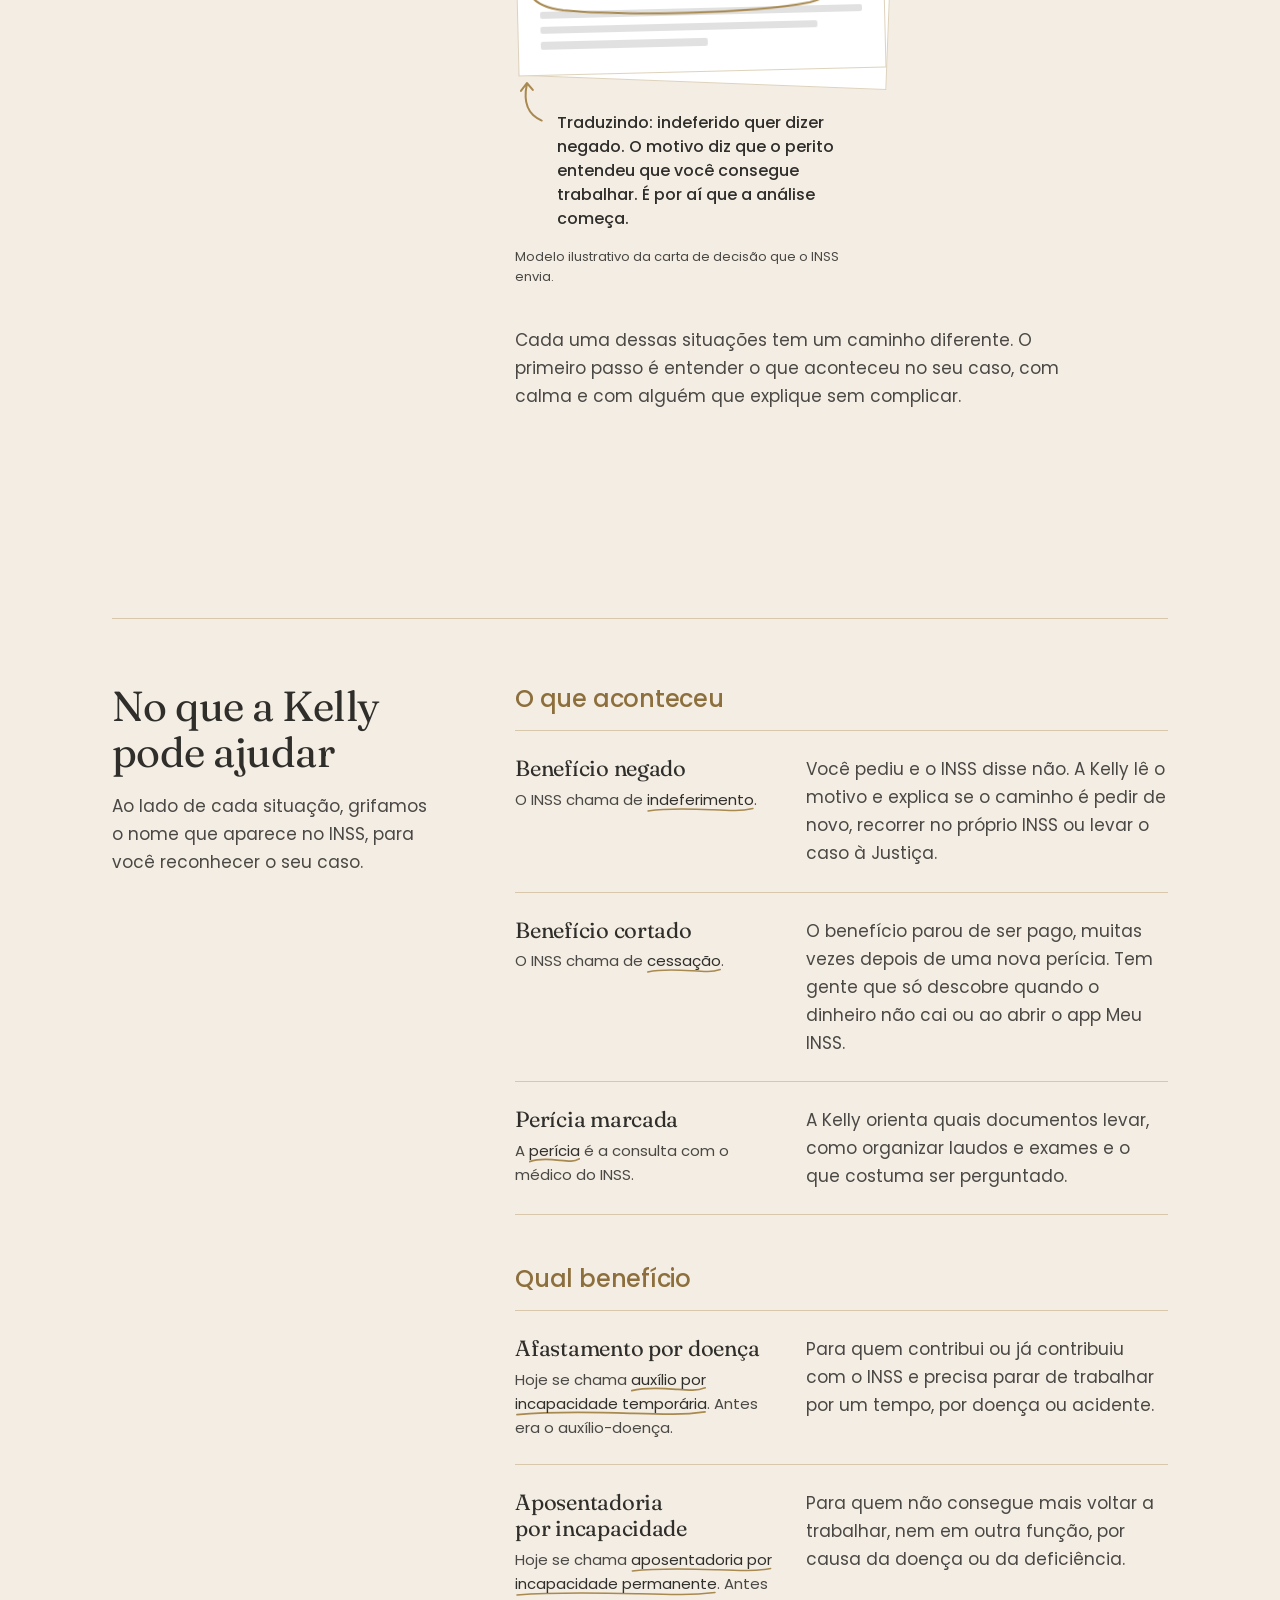
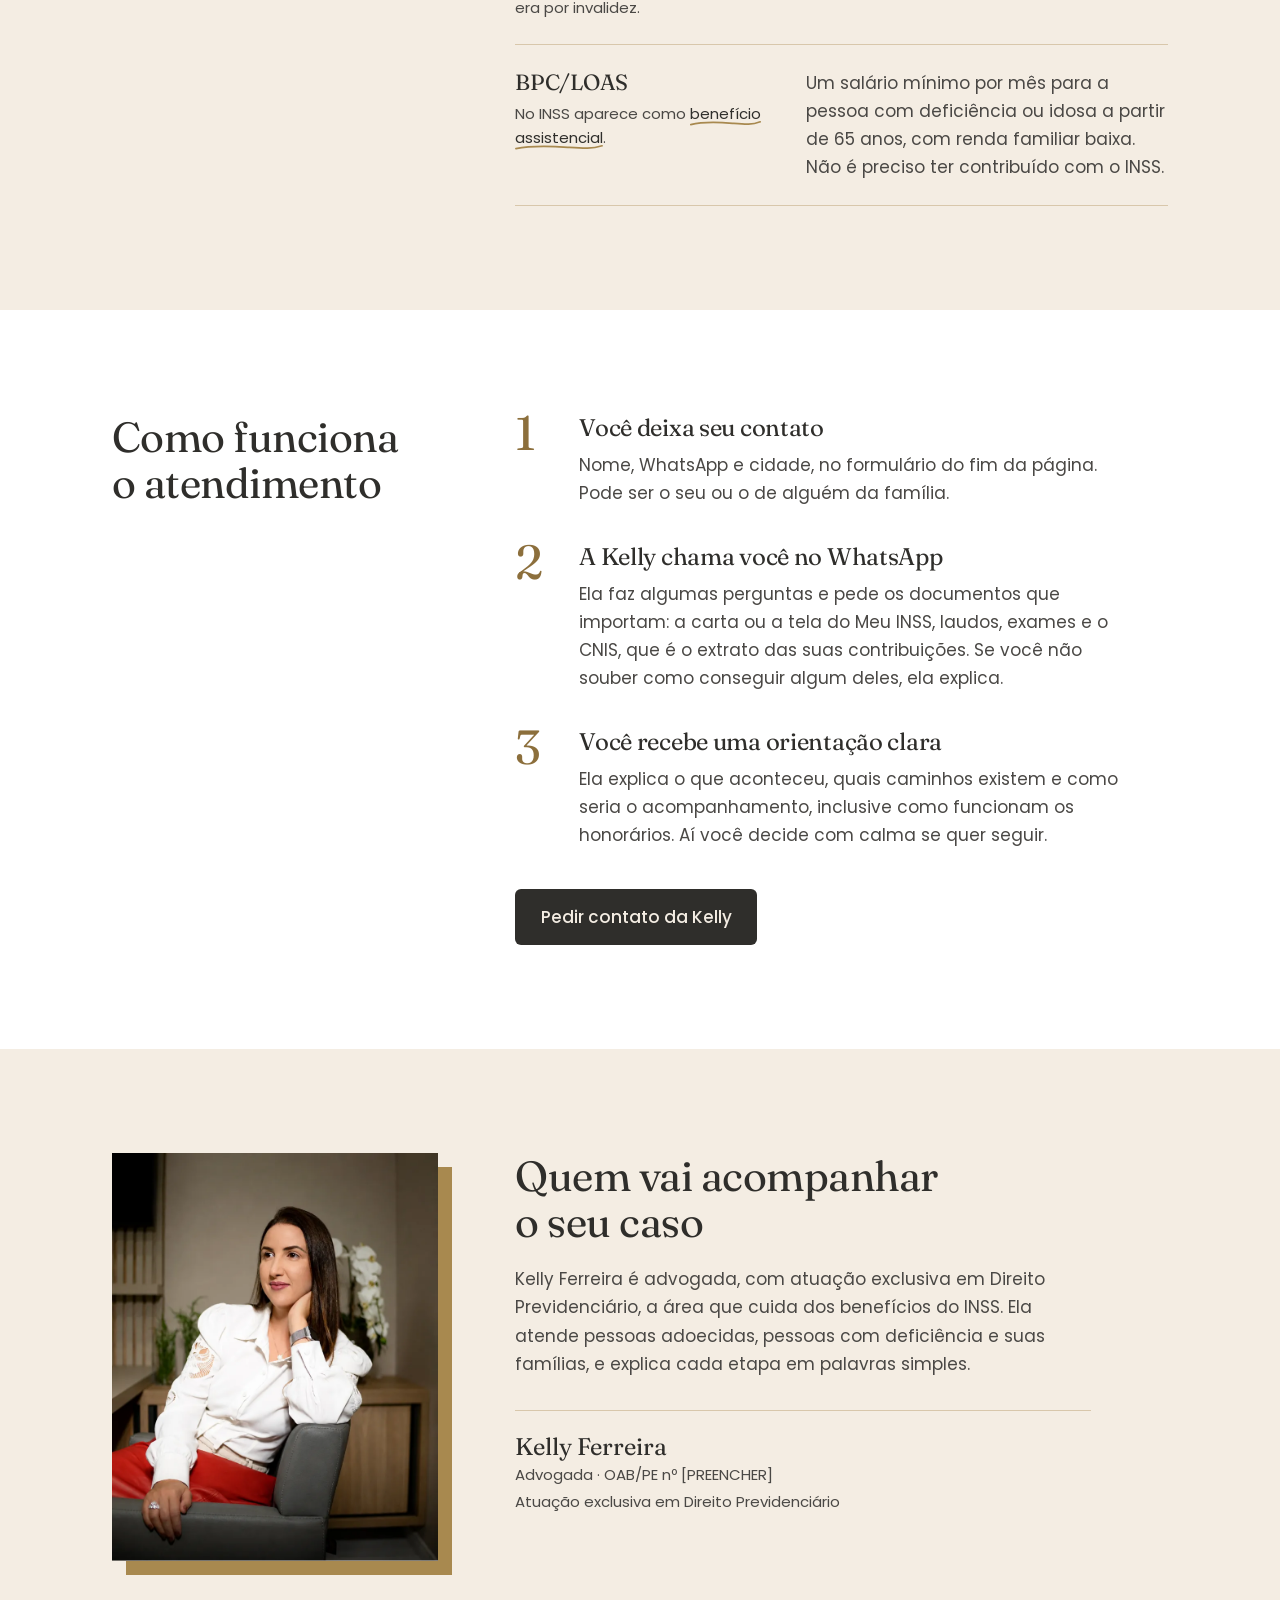
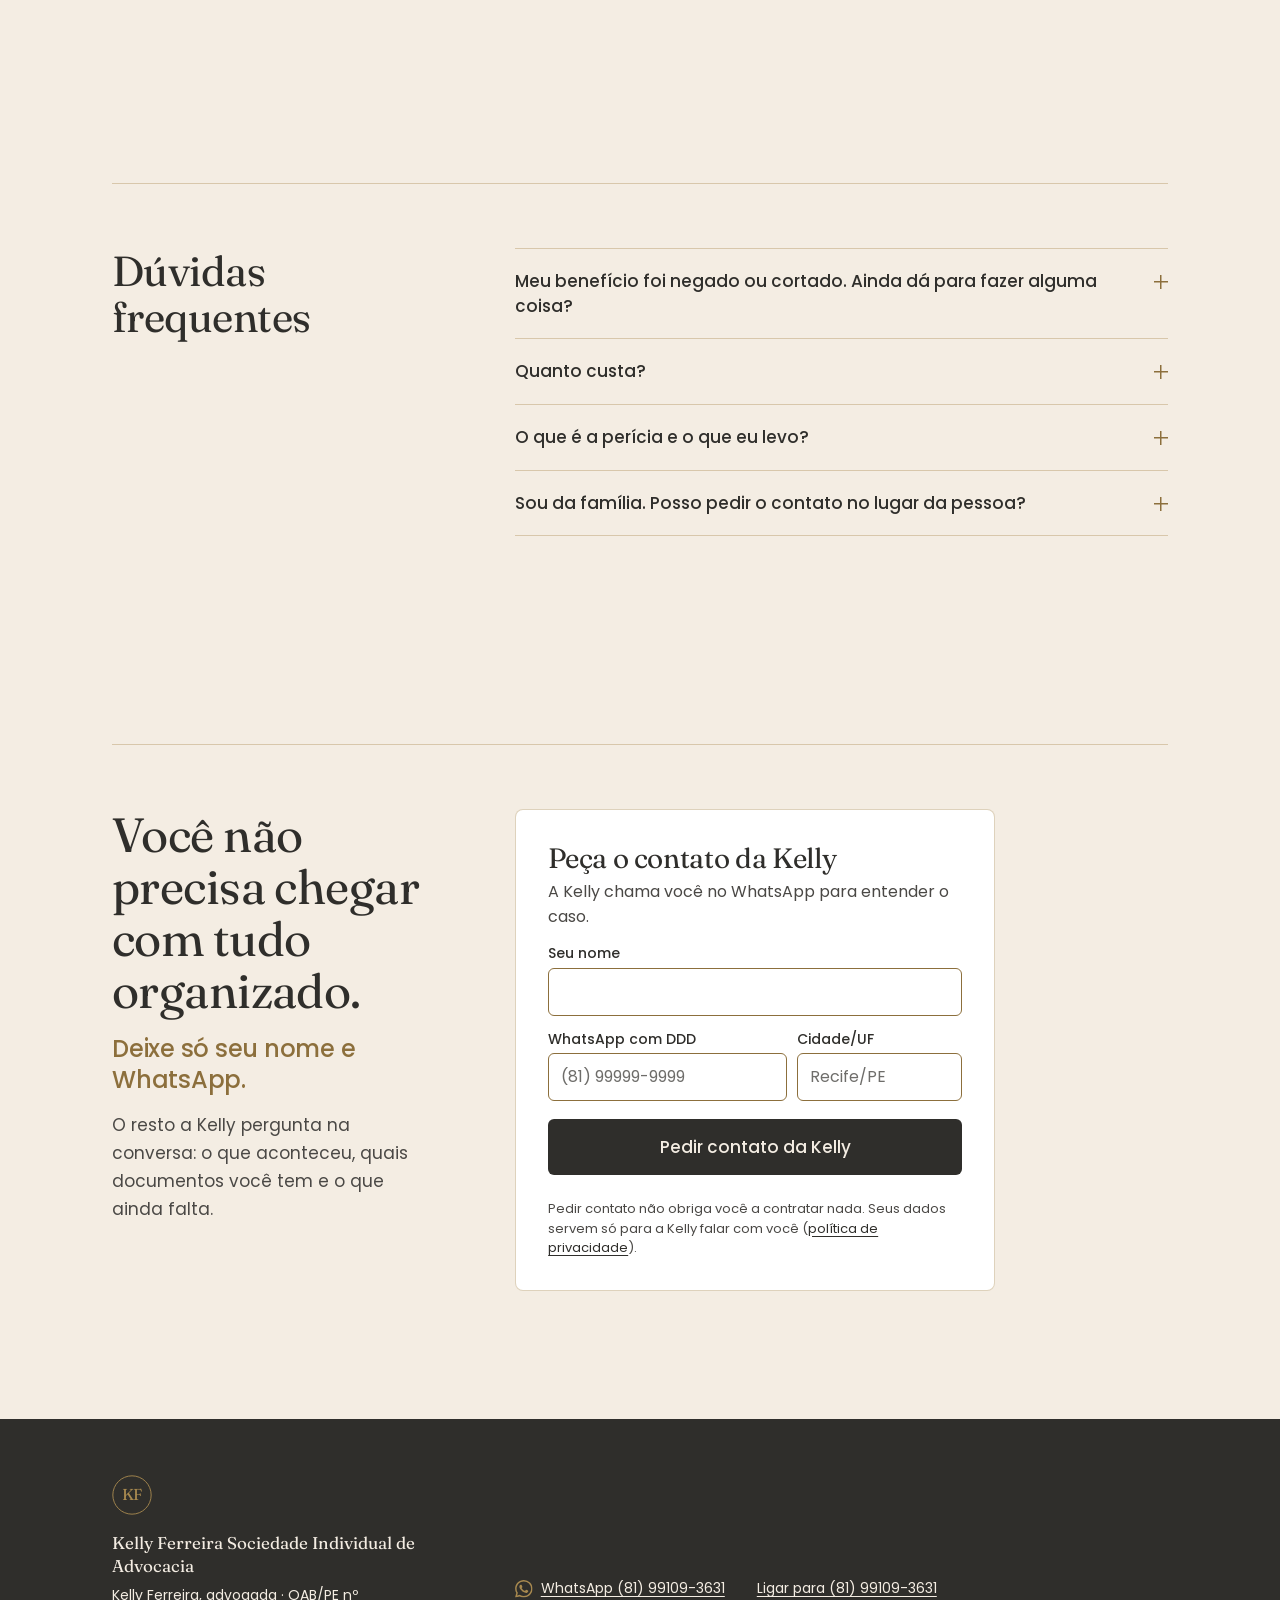
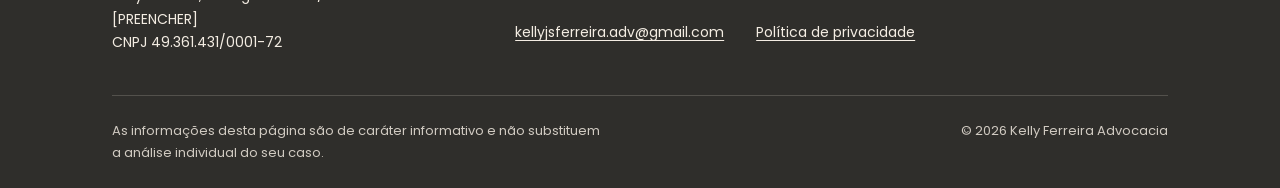
==== commit 26113485: "Mobile: foto da hero nítida em telas 2,6x/3x, passos com mais largura e toques ajustados - Recorte d" ====
--- a/index.html
+++ b/index.html
@@ -23,7 +23,7 @@
 <link rel="apple-touch-icon" href="img/apple-touch-icon.png">
 
 <!-- Foto da hero: baixa antes de tudo (é o maior elemento da primeira tela). Celular recebe só o recorte do rosto. -->
-<link rel="preload" as="image" href="img/kelly-fundo-m.webp" type="image/webp" media="(max-width: 899px)" fetchpriority="high">
+<link rel="preload" as="image" imagesrcset="img/kelly-fundo-m.webp 720w, img/kelly-fundo-m-1080.webp 1080w, img/kelly-fundo-m-1440.webp 1440w" imagesizes="100vw" type="image/webp" media="(max-width: 899px)" fetchpriority="high">
 <link rel="preload" as="image" imagesrcset="img/kelly-fundo-1280.webp 1280w, img/kelly-fundo-2000.webp 2000w" imagesizes="100vw" type="image/webp" media="(min-width: 900px)" fetchpriority="high">
 
 <!-- Fontes: carregadas sem bloquear a renderização. Fallbacks com métrica ajustada no CSS abaixo evitam salto de layout. -->
@@ -74,6 +74,8 @@
 p,ul,ol,dl,dd,figure{margin:0}
 img,svg{display:block;max-width:100%}
 a{color:inherit;text-underline-offset:.2em}
+/* Toque no celular: realce dourado discreto no lugar do azul padrão do Android */
+a,button,summary{-webkit-tap-highlight-color:rgba(168,137,79,.18)}
 ::selection{background:rgba(168,137,79,.3);color:var(--ink)}
 :focus-visible{outline:2px solid var(--ink);outline-offset:3px;border-radius:2px}
 .wrap{max-width:72rem;margin-inline:auto;padding-inline:var(--gutter)}
@@ -85,7 +87,7 @@
 .topo{position:absolute;top:0;left:0;right:0;z-index:30;background:transparent;border-bottom:1px solid transparent;
   transition:background-color .3s ease,border-color .3s ease}
 .topo__barra{display:flex;align-items:center;justify-content:space-between;gap:1rem;min-height:3.5rem;padding-block:.5rem}
-.marca{display:inline-flex;align-items:center;gap:.65rem;text-decoration:none;color:var(--ink)}
+.marca{display:inline-flex;align-items:center;gap:.65rem;min-height:2.75rem;text-decoration:none;color:var(--ink)}
 .marca__kf{width:2.25rem;height:2.25rem;color:var(--gold-deep);flex:none}
 .marca__nome{font:400 1.0625rem/1.1 var(--serif)}
 .marca__nome small{display:block;font:400 .75rem/1.4 var(--sans);color:var(--ink);letter-spacing:.01em}
@@ -179,9 +181,9 @@
 @media (min-width:900px){.fixo{display:none}}
 @media (prefers-reduced-motion:reduce){.fixo,.fixo.is-on{transition:none}}
 </style>
-<link rel="stylesheet" href="styles.css?v=4" media="print" onload="this.media='all'">
+<link rel="stylesheet" href="styles.css?v=5" media="print" onload="this.media='all'">
 <noscript>
-  <link rel="stylesheet" href="styles.css?v=4">
+  <link rel="stylesheet" href="styles.css?v=5">
   <link rel="stylesheet" href="https://fonts.googleapis.com/css2?family=Fraunces:ital,opsz,wght,SOFT@0,72,400,100;1,72,400,100&family=Poppins:wght@400;500&display=swap&subset=latin-ext">
 </noscript>
 <script src="main.js?v=2" defer></script>
@@ -215,12 +217,13 @@
 
   <!-- ===================== 1. HERO  (OFERTA: textos marcados mudam por oferta) ===================== -->
   <section class="hero" id="inicio" aria-labelledby="titulo-hero">
-    <!-- Fundo da hero: a Kelly no campo (img/kelly-fundo-*.webp). O celular recebe só o recorte do rosto (kelly-fundo-m.webp).
+    <!-- Fundo da hero: a Kelly no campo (img/kelly-fundo-*.webp). O celular recebe só o recorte do rosto
+         (kelly-fundo-m*.webp: 720, 1080 e 1440 de largura, o navegador escolhe pela densidade da tela).
          Versões anteriores continuam em img/: kelly-hero.webp (arte com fundo creme) e hero-*.webp (mãos, Pexels).
          Enquadramento: --foto-pos-* no CSS. -->
     <div class="hero__foto">
       <picture>
-        <source media="(max-width: 899px)" srcset="img/kelly-fundo-m.webp" width="720" height="400">
+        <source media="(max-width: 899px)" srcset="img/kelly-fundo-m.webp 720w, img/kelly-fundo-m-1080.webp 1080w, img/kelly-fundo-m-1440.webp 1440w" sizes="100vw" width="720" height="400">
         <img src="img/kelly-fundo-1280.webp" srcset="img/kelly-fundo-1280.webp 1280w, img/kelly-fundo-2000.webp 2000w" sizes="100vw"
              width="2000" height="1126" alt="Kelly Ferreira, advogada, num campo de lavoura" fetchpriority="high" decoding="async">
       </picture>
--- a/styles.css
+++ b/styles.css
@@ -43,7 +43,7 @@
 .carta__legenda{margin-top:2.4rem;max-width:21rem}
 .carta__nota{position:relative;padding-left:2.6rem;font:500 1rem/1.5 var(--sans);color:var(--ink)}
 .seta{position:absolute;left:.2rem;top:-1.9rem;width:2.1rem;height:2.6rem;overflow:visible}
-.carta__fonte{display:block;margin-top:1rem;font-size:.75rem;line-height:1.5}
+.carta__fonte{display:block;margin-top:1rem;font-size:.8125rem;line-height:1.5}
 
 /* Único movimento decorativo: o grifo circula o motivo e a seta aponta a tradução */
 .js .grifo path,.js .seta path{stroke-dasharray:1;stroke-dashoffset:1}
@@ -77,7 +77,13 @@
 .lista-passos h3{font-size:1.5rem;line-height:1.2}
 .lista-passos p{margin-top:.5rem;max-width:34rem}
 .passos__acao{margin-top:2.5rem}
-@media (max-width:599px){.passos__acao .btn{width:100%}}
+/* Celular: número menor e recuo mais curto, para o texto não ficar espremido numa coluna estreita */
+@media (max-width:599px){
+  .lista-passos li{padding-left:2.75rem}
+  .lista-passos li::before{top:-.2rem;font-size:2.5rem}
+  .lista-passos h3{font-size:1.375rem}
+  .passos__acao .btn{width:100%}
+}
 
 /* 5. Quem é Kelly: a foto ocupa a coluna dos títulos.
    Sombra sólida no dourado da divisória da hero: bloco deslocado para baixo e para a direita, sem desfoque nem degradê. */
--- a/styles.css
+++ b/styles.css
@@ -43,7 +43,7 @@
 .carta__legenda{margin-top:2.4rem;max-width:21rem}
 .carta__nota{position:relative;padding-left:2.6rem;font:500 1rem/1.5 var(--sans);color:var(--ink)}
 .seta{position:absolute;left:.2rem;top:-1.9rem;width:2.1rem;height:2.6rem;overflow:visible}
-.carta__fonte{display:block;margin-top:1rem;font-size:.75rem;line-height:1.5}
+.carta__fonte{display:block;margin-top:1rem;font-size:.8125rem;line-height:1.5}
 
 /* Único movimento decorativo: o grifo circula o motivo e a seta aponta a tradução */
 .js .grifo path,.js .seta path{stroke-dasharray:1;stroke-dashoffset:1}
@@ -77,7 +77,13 @@
 .lista-passos h3{font-size:1.5rem;line-height:1.2}
 .lista-passos p{margin-top:.5rem;max-width:34rem}
 .passos__acao{margin-top:2.5rem}
-@media (max-width:599px){.passos__acao .btn{width:100%}}
+/* Celular: número menor e recuo mais curto, para o texto não ficar espremido numa coluna estreita */
+@media (max-width:599px){
+  .lista-passos li{padding-left:2.75rem}
+  .lista-passos li::before{top:-.2rem;font-size:2.5rem}
+  .lista-passos h3{font-size:1.375rem}
+  .passos__acao .btn{width:100%}
+}
 
 /* 5. Quem é Kelly: a foto ocupa a coluna dos títulos.
    Sombra sólida no dourado da divisória da hero: bloco deslocado para baixo e para a direita, sem desfoque nem degradê. */
